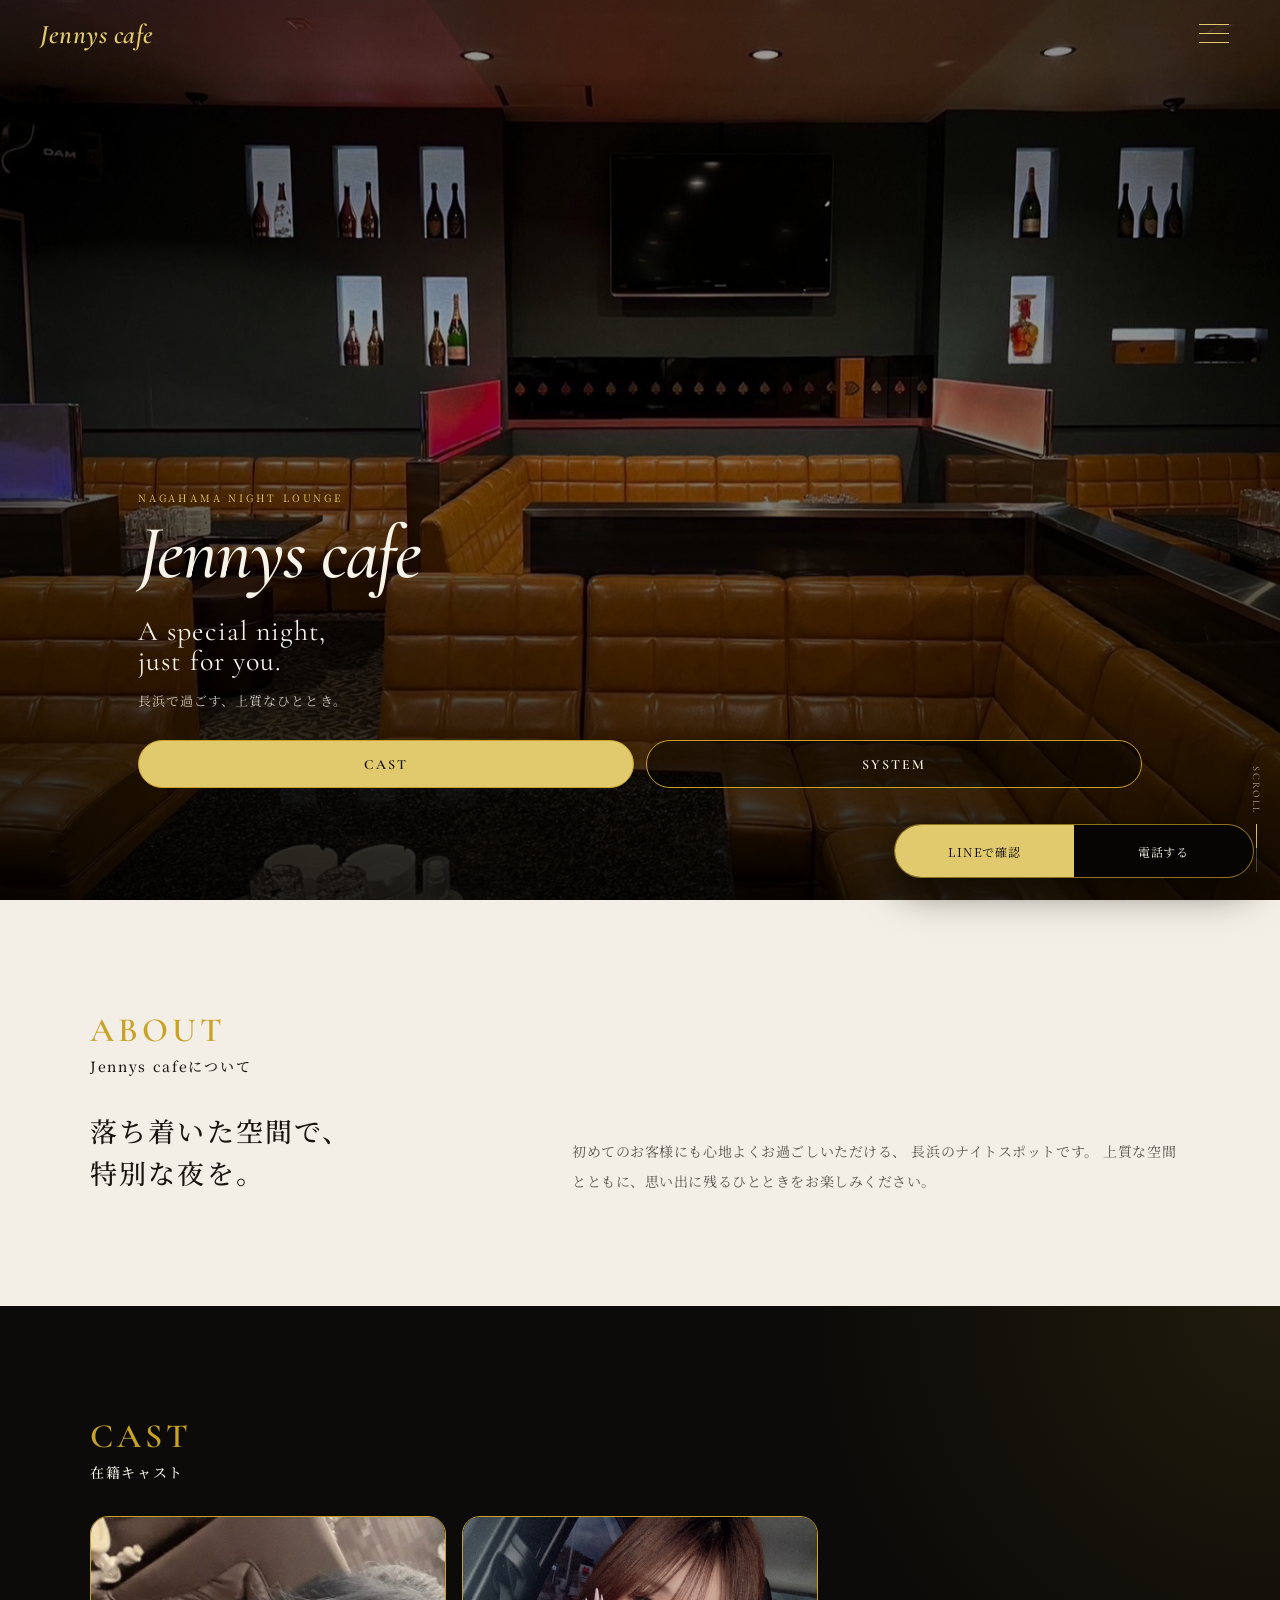
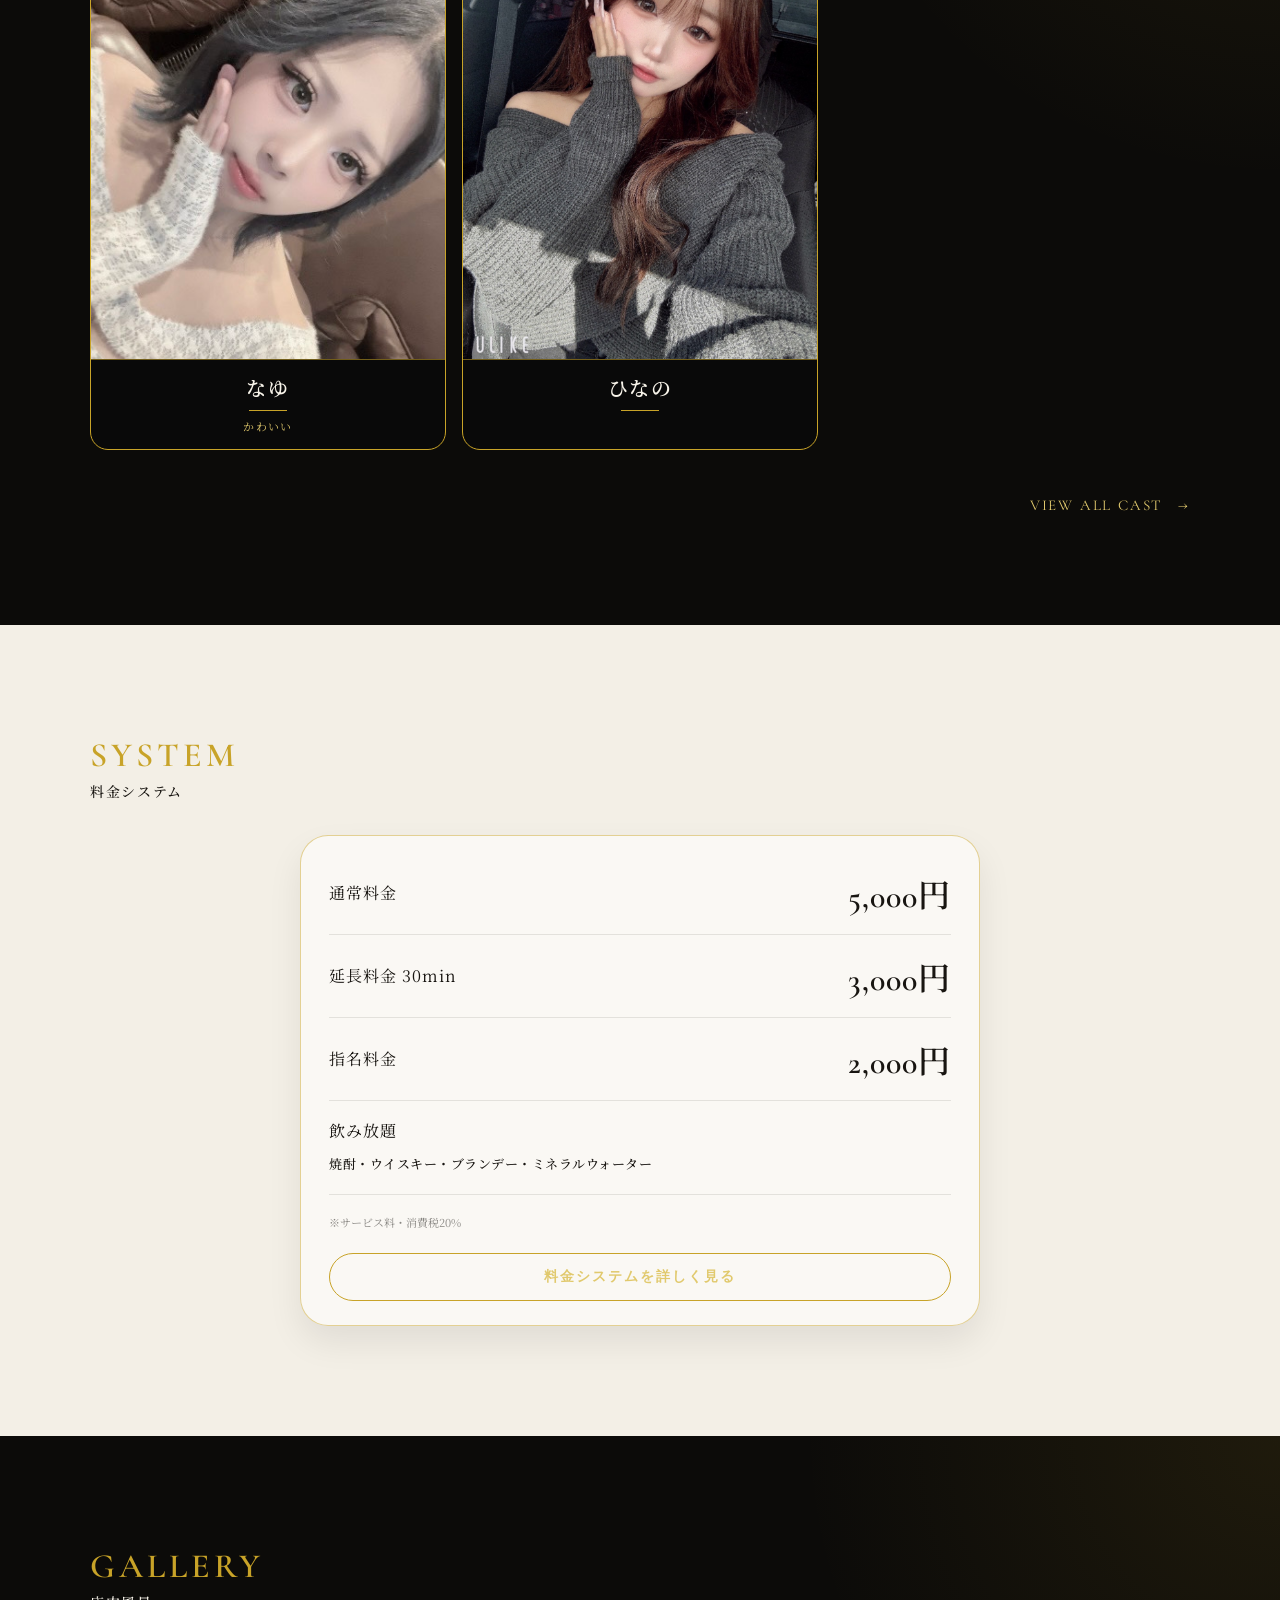
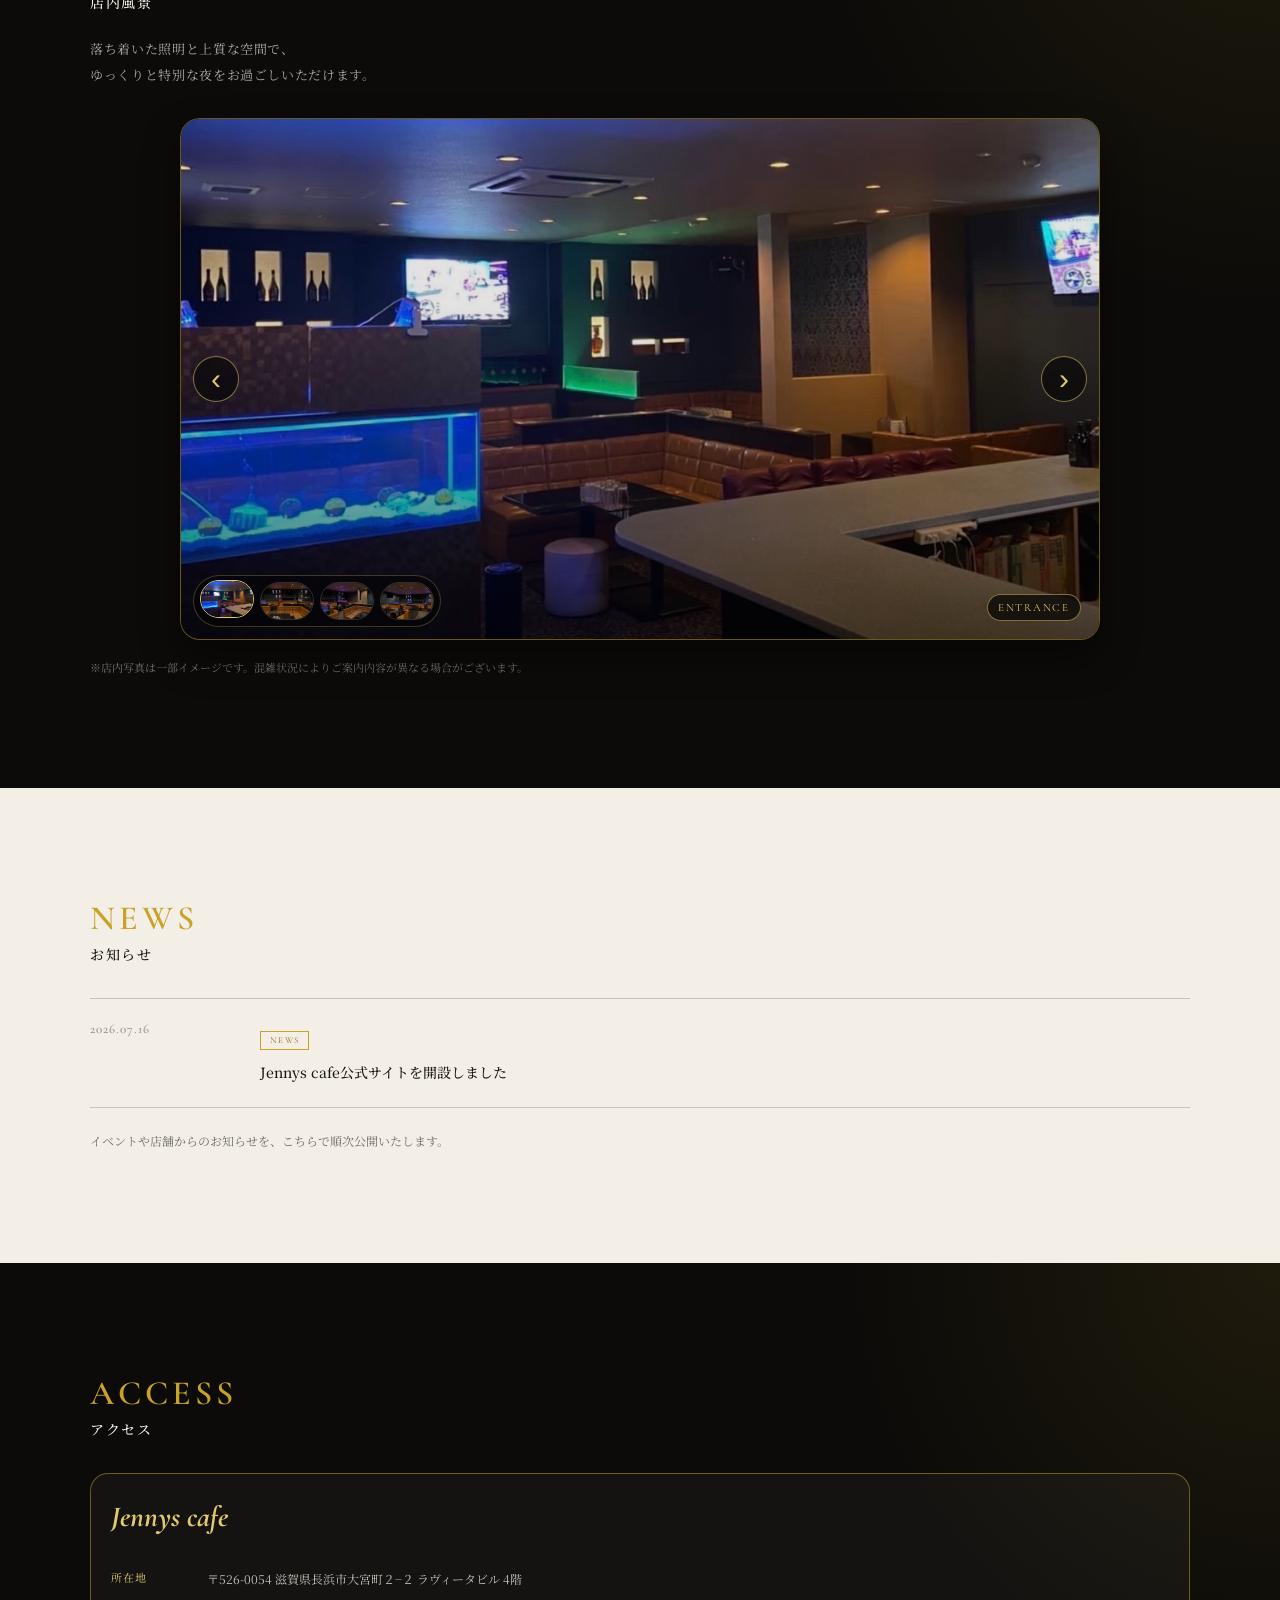
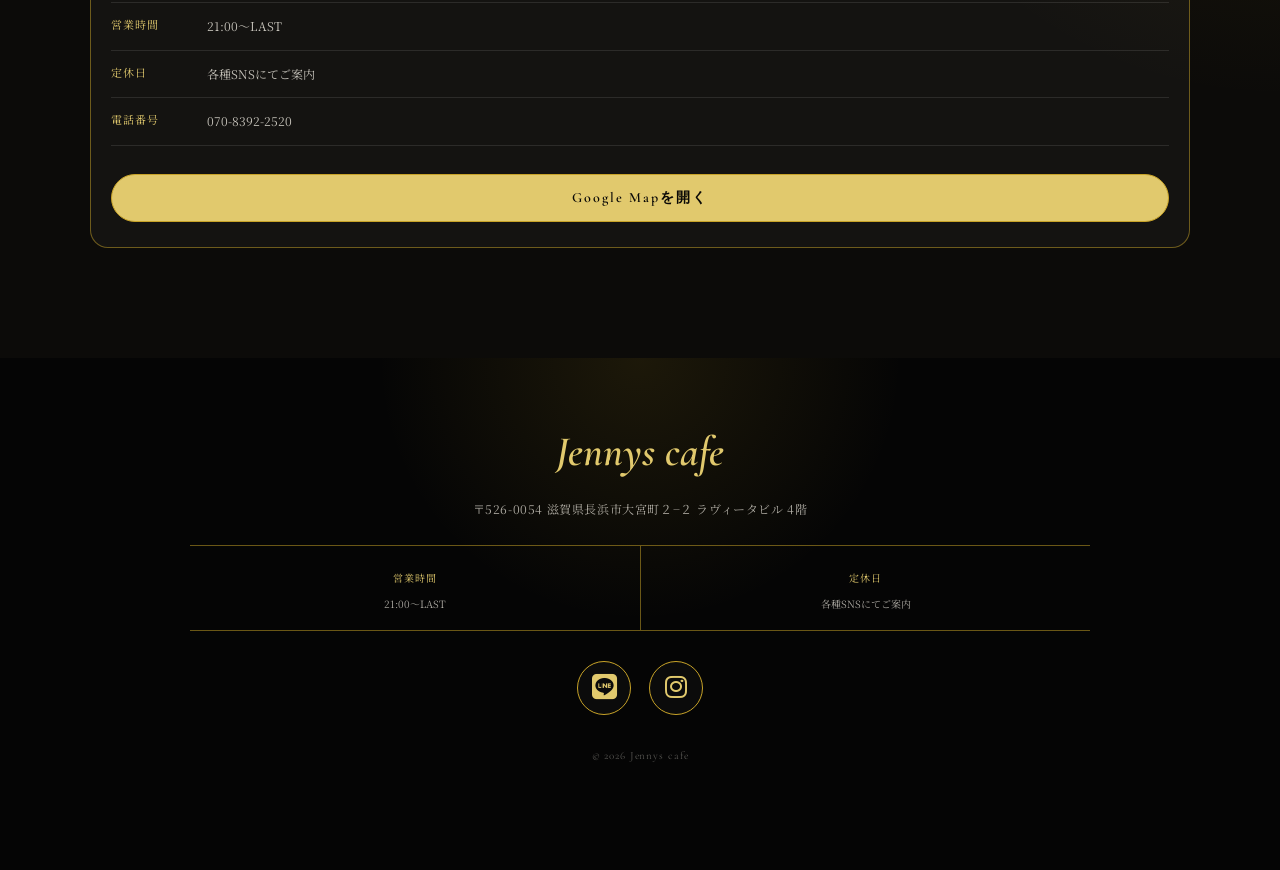
==== index.html @ cb1ff6d6 "fix yuki" ====
<!DOCTYPE html>
<html lang="ja">

<head>
  <meta charset="UTF-8">
  <meta name="viewport" content="width=device-width, initial-scale=1.0">

  <title>Jennys cafe | Official Site</title>

  <meta name="description" content="滋賀県長浜市のJennys cafe公式サイト。在籍キャスト、料金システム、店内風景、アクセス、最新情報をご案内します。">

  <!-- OGP -->
  <meta property="og:type" content="website">
  <meta property="og:title" content="Jennys cafe | Official Site">
  <meta property="og:description" content="滋賀県長浜市のJennys cafe公式サイト。在籍キャスト、料金システム、店内風景、アクセス、最新情報をご案内します。">
  <meta property="og:url" content="https://jennyscafe-official.github.io/">
  <meta property="og:site_name" content="Jennys cafe">
  <meta property="og:image" content="https://jennyscafe-official.github.io/assets/common/background.JPG">

  <!-- X / Twitter Card -->
  <meta name="twitter:card" content="summary_large_image">
  <meta name="twitter:title" content="Jennys cafe | Official Site">
  <meta name="twitter:description" content="滋賀県長浜市のJennys cafe公式サイト。在籍キャスト、料金システム、店内風景、アクセス、最新情報をご案内します。">
  <meta name="twitter:image" content="https://jennyscafe-official.github.io/assets/common/background.JPG">

  <!-- Favicon -->
  <link rel="icon" href="assets/common/jclogo.png">
  <link rel="apple-touch-icon" href="assets/common/jclogo.png">

  <link rel="preconnect" href="https://fonts.googleapis.com">
  <link rel="preconnect" href="https://fonts.gstatic.com" crossorigin>

  <link
    href="https://fonts.googleapis.com/css2?family=Cormorant+Garamond:ital,wght@0,500;0,600;1,500&family=Noto+Serif+JP:wght@400;500;600;700&display=swap"
    rel="stylesheet">

  <link rel="stylesheet" href="https://cdnjs.cloudflare.com/ajax/libs/font-awesome/6.5.2/css/all.min.css" />

  <link rel="stylesheet" href="style.css">
  <script src="script.js" defer></script>
</head>

<body>
  <!-- ヘッダー -->
  <header class="site-header" id="siteHeader">
    <a class="header-logo" href="#top" aria-label="Jennys cafe トップへ">
      Jennys cafe
    </a>

    <button class="menu-button" id="menuButton" type="button" aria-label="メニューを開く" aria-controls="globalNav"
      aria-expanded="false">
      <span></span>
      <span></span>
      <span></span>
    </button>
  </header>

  <!-- ハンバーガーメニュー -->
  <nav class="global-nav" id="globalNav" aria-hidden="true">
    <div class="global-nav__inner">
      <p class="global-nav__logo">Jennys cafe</p>

      <ul class="global-nav__list">
        <li><a href="#about">ABOUT</a></li>
        <li><a href="#cast">CAST</a></li>
        <li><a href="#system">SYSTEM</a></li>
        <li><a href="#gallery">GALLERY</a></li>
        <li><a href="#news">NEWS</a></li>
        <li><a href="#access">ACCESS</a></li>
      </ul>

      <div class="global-nav__links">
        <a href="https://lin.ee/w4NzYLd" target="_blank" rel="noopener noreferrer">
          LINE
        </a>

        <a href="https://www.instagram.com/jennys__cafe?igsh=ZDBmNXQzcGM1cGpq&utm_source=qr" target="_blank"
          rel="noopener noreferrer">
          Instagram
        </a>
      </div>
    </div>
  </nav>

  <main id="top">
    <!-- ファーストビュー -->
    <section class="hero">
      <img class="hero__image" src="./assets/common/background.JPG" alt="Jennys cafeの店内">

      <div class="hero__shade"></div>

      <div class="hero__content">
        <p class="hero__eyebrow">NAGAHAMA NIGHT LOUNGE</p>

        <h1 class="hero__title">Jennys cafe</h1>

        <p class="hero__copy">
          A special night,<br>
          just for you.
        </p>

        <p class="hero__description">
          長浜で過ごす、上質なひととき。
        </p>

        <div class="hero__actions">
          <a class="button button--gold" href="cast/index.html">
            CAST
          </a>

          <a class="button button--line" href="system/index.html">
            SYSTEM
          </a>
        </div>
      </div>

      <a class="scroll-guide" href="#about" aria-label="下へスクロール">
        <span>SCROLL</span>
        <i></i>
      </a>
    </section>

    <!-- 店舗紹介 -->
    <section class="section about" id="about" data-reveal>
      <div class="section-heading">
        <p class="section-heading__en">ABOUT</p>
        <h2 class="section-heading__ja">Jennys cafeについて</h2>
      </div>

      <div class="about__body">
        <p class="about__lead">
          落ち着いた空間で、<br>
          特別な夜を。
        </p>

        <p class="about__text">
          初めてのお客様にも心地よくお過ごしいただける、
          長浜のナイトスポットです。
          上質な空間とともに、思い出に残るひとときをお楽しみください。
        </p>
      </div>
    </section>

    <!-- 在籍キャスト -->
    <section class="section section--dark" id="cast" data-reveal>
      <div class="section-heading">
        <p class="section-heading__en">CAST</p>
        <h2 class="section-heading__ja">在籍キャスト</h2>
      </div>

      <div class="cast-preview">

        <article class="cast-card">
          <div class="cast-card__photo">
            <img src="./assets/CAST/nayu.jpg" alt="なゆ">
          </div>

          <div class="cast-card__info">
            <h3>なゆ</h3>
            <span></span>
            <p>かわいい</p>
          </div>
        </article>

        <article class="cast-card">
          <div class="cast-card__photo">
            <img src="./assets/CAST/hinano.jpg" alt="ひなの">
          </div>

          <div class="cast-card__info">
            <h3>ひなの</h3>
            <span></span>
            <p>&nbsp;</p>
          </div>
        </article>
      </div>

      <div class="section-action">
        <a class="text-link" href="/cast/index.html">
          VIEW ALL CAST
          <span>→</span>
        </a>
      </div>
    </section>

    <!-- 料金システム -->
    <section class="section system" id="system" data-reveal>
      <div class="section-heading">
        <p class="section-heading__en">SYSTEM</p>
        <h2 class="section-heading__ja">料金システム</h2>
      </div>

      <div class="system-card">
        <dl class="system-list">
          <div>
            <dt>通常料金</dt>
            <dd>5,000円</dd>
          </div>

          <div>
            <dt>延長料金 30min</dt>
            <dd>3,000円</dd>
          </div>

          <div>
            <dt>指名料金</dt>
            <dd>2,000円</dd>
          </div>

          <div class="system-list__wide">
            <dt>飲み放題</dt>
            <dd>焼酎・ウイスキー・ブランデー・ミネラルウォーター</dd>
          </div>
        </dl>

        <p class="system-note">
          ※サービス料・消費税20%
        </p>

        <a class="button button--outline" href="system/index.html#top">
          料金システムを詳しく見る
        </a>
      </div>
    </section>

    <!-- 店内風景 -->
    <section class="section section--dark gallery" id="gallery" data-reveal>
      <div class="section-heading">
        <p class="section-heading__en">GALLERY</p>
        <h2 class="section-heading__ja">店内風景</h2>
      </div>

      <p class="gallery-lead">
        落ち着いた照明と上質な空間で、<br>
        ゆっくりと特別な夜をお過ごしいただけます。
      </p>

      <div class="gallery-slider" data-gallery-slider>
        <div class="gallery-view">
          <div class="gallery-track" data-gallery-track>
            <figure class="gallery-slide">
              <img src="assets/common/entrance.JPG" alt="Jennys cafeの入口">
              <figcaption>ENTRANCE</figcaption>
            </figure>

            <figure class="gallery-slide">
              <img src="assets/common/background.JPG" alt="Jennys cafeのメインラウンジ">
              <figcaption>MAIN LOUNGE</figcaption>
            </figure>

            <figure class="gallery-slide">
              <img src="assets/common/background2.JPG" alt="Jennys cafeの隅のソファ席">
              <figcaption>COZY CORNER</figcaption>
            </figure>

            <figure class="gallery-slide">
              <img src="assets/common/background3.JPG" alt="Jennys cafeの大人数向けソファ席">
              <figcaption>GROUP SEAT</figcaption>
            </figure>
          </div>

          <button class="gallery-arrow gallery-arrow--prev" type="button" data-gallery-prev aria-label="前の写真を見る">
            ‹
          </button>

          <button class="gallery-arrow gallery-arrow--next" type="button" data-gallery-next aria-label="次の写真を見る">
            ›
          </button>

          <div class="gallery-thumbs" aria-label="店内写真のサムネイル">
            <button class="gallery-thumb is-active" type="button" data-gallery-thumb="0" aria-label="入口の写真を見る">
              <img src="assets/common/entrance.JPG" alt="">
            </button>

            <button class="gallery-thumb" type="button" data-gallery-thumb="1" aria-label="メインラウンジの写真を見る">
              <img src="assets/common/background.JPG" alt="">
            </button>

            <button class="gallery-thumb" type="button" data-gallery-thumb="2" aria-label="隅の席の写真を見る">
              <img src="assets/common/background2.JPG" alt="">
            </button>

            <button class="gallery-thumb" type="button" data-gallery-thumb="3" aria-label="大人数席の写真を見る">
              <img src="assets/common/background3.JPG" alt="">
            </button>
          </div>
        </div>
      </div>

      <p class="gallery-note">
        ※店内写真は一部イメージです。混雑状況によりご案内内容が異なる場合がございます。
      </p>
    </section>

    <!-- お知らせ -->
    <section class="section news" id="news" data-reveal>
      <div class="section-heading">
        <p class="section-heading__en">NEWS</p>
        <h2 class="section-heading__ja">お知らせ</h2>
      </div>

      <div class="news-list">
        <article class="news-item">
          <time datetime="2026-07-16">2026.07.16</time>

          <div>
            <span class="news-category">NEWS</span>
            <h3>Jennys cafe公式サイトを開設しました</h3>
          </div>
        </article>
      </div>

      <p class="news-description">
        イベントや店舗からのお知らせを、こちらで順次公開いたします。
      </p>
    </section>

    <!-- アクセス -->
    <section class="section section--dark access" id="access" data-reveal>
      <div class="section-heading">
        <p class="section-heading__en">ACCESS</p>
        <h2 class="section-heading__ja">アクセス</h2>
      </div>

      <div class="access-card">
        <h3>Jennys cafe</h3>

        <dl class="access-list">
          <div>
            <dt>所在地</dt>
            <dd>〒526-0054 滋賀県長浜市大宮町２−２ ラヴィータビル 4階</dd>
          </div>

          <div>
            <dt>営業時間</dt>
            <dd>21:00〜LAST</dd>
          </div>

          <div>
            <dt>定休日</dt>
            <dd>各種SNSにてご案内</dd>
          </div>

          <div>
            <dt>電話番号</dt>
            <dd>
              <a href="tel:07083922520">070-8392-2520</a>
            </dd>
          </div>
        </dl>

        <a class="button button--gold button--wide" href="https://maps.app.goo.gl/5XMKmo7Tia1ahHEs9" target="_blank"
          rel="noopener noreferrer">
          Google Mapを開く
        </a>
      </div>
    </section>
  </main>

  <!-- フッター -->
  <footer class="site-footer">
    <p class="footer-logo">Jennys cafe</p>

    <address class="footer-address">
      〒526-0054 滋賀県長浜市大宮町２−２ ラヴィータビル 4階
    </address>

    <div class="footer-business">
      <div>
        <span>営業時間</span>
        <p>21:00〜LAST</p>
      </div>

      <div>
        <span>定休日</span>
        <p>各種SNSにてご案内</p>
      </div>
    </div>

    <div class="footer-social">
      <a class="footer-social-link" href="https://lin.ee/w4NzYLd target="_blank" rel="noopener noreferrer"
        aria-label="LINEで友だち追加">
        <i class="fa-brands fa-line" aria-hidden="true"></i>
      </a>

      <a class="footer-social-link" href="https://www.instagram.com/jennys__cafe?igsh=ZDBmNXQzcGM1cGpq&utm_source=qr"
        target="_blank" rel="noopener noreferrer" aria-label="Instagramを見る">
        <i class="fa-brands fa-instagram" aria-hidden="true"></i>
      </a>
    </div>

    <small>© 2026 Jennys cafe</small>
  </footer>

  <!-- スマホ下部固定導線 -->
  <div class="fixed-contact">
    <a class="fixed-contact__line" href="https://lin.ee/w4NzYLd" target="_blank" rel="noopener noreferrer">
      LINEで確認
    </a>

    <a class="fixed-contact__phone" href="tel:07083922520">
      電話する
    </a>
  </div>
</body>

</html>
---- style.css ----
:root {
  --black: #050505;
  --black-soft: #0c0b09;
  --panel: #11100d;
  --gold: #c8a328;
  --gold-light: #e1c96d;
  --white: #f7f3e9;
  --muted: rgba(247, 243, 233, 0.68);
  --line: rgba(200, 163, 40, 0.52);
  --header-height: 68px;
}

* {
  box-sizing: border-box;
}

html {
  scroll-behavior: smooth;
}

body {
  margin: 0;
  min-width: 320px;
  color: var(--white);
  background: var(--black);
  font-family:
    "Noto Serif JP",
    "Hiragino Mincho ProN",
    "Yu Mincho",
    serif;
  -webkit-font-smoothing: antialiased;
}

body.menu-open {
  overflow: hidden;
}

img {
  display: block;
  max-width: 100%;
}

a {
  color: inherit;
}

button,
a {
  -webkit-tap-highlight-color: transparent;
}

/* =========================
   Header
========================= */

.site-header {
  position: fixed;
  top: 0;
  left: 0;
  z-index: 120;
  display: flex;
  align-items: center;
  justify-content: space-between;
  width: 100%;
  height: var(--header-height);
  padding: 0 24px;
  transition:
    background-color 0.35s ease,
    border-color 0.35s ease,
    backdrop-filter 0.35s ease;
}

.site-header.is-scrolled {
  background: rgba(5, 5, 5, 0.88);
  border-bottom: 1px solid rgba(200, 163, 40, 0.35);
  backdrop-filter: blur(12px);
}

.header-logo {
  position: relative;
  z-index: 102;
  color: var(--gold-light);
  font-family: "Cormorant Garamond", serif;
  font-size: 27px;
  font-style: italic;
  font-weight: 600;
  letter-spacing: 0.02em;
  text-decoration: none;
}

.menu-button {
  position: relative;
  z-index: 122;
  display: block;
  width: 52px;
  height: 52px;
  padding: 0;
  border: 0;
  background: transparent;
  cursor: pointer;
  overflow: visible;
}

.menu-button span {
  position: absolute;
  left: 50%;
  display: block;
  width: 30px;
  height: 1px;
  background: var(--gold-light);
  transform: translateX(-50%);
  transition:
    top 0.3s ease,
    transform 0.3s ease,
    opacity 0.3s ease;
}

.menu-button span:nth-child(1) {
  top: 16px;
}

.menu-button span:nth-child(2) {
  top: 25px;
}

.menu-button span:nth-child(3) {
  top: 34px;
}

.menu-button.is-active span:nth-child(1) {
  top: 25px;
  transform: translateX(-50%) rotate(45deg);
}

.menu-button.is-active span:nth-child(2) {
  opacity: 0;
}

.menu-button.is-active span:nth-child(3) {
  top: 25px;
  transform: translateX(-50%) rotate(-45deg);
}

.menu-button:focus-visible {
  outline: 1px solid var(--gold-light);
  outline-offset: 4px;
  border-radius: 6px;
}


/* =========================
   Global Navigation
========================= */

.global-nav {
  position: fixed;
  inset: 0;
  z-index: 110;
  display: grid;
  place-items: center;
  padding: 90px 32px 40px;
  visibility: hidden;
  opacity: 0;
  background:
    radial-gradient(circle at top,
      rgba(200, 163, 40, 0.15),
      transparent 35%),
    rgba(5, 5, 5, 0.98);
  transition:
    opacity 0.35s ease,
    visibility 0.35s ease;
}

.global-nav.is-open {
  visibility: visible;
  opacity: 1;
}

.global-nav__inner {
  width: min(100%, 380px);
  text-align: center;
}

.global-nav__logo {
  margin: 0 0 32px;
  color: var(--gold-light);
  font-family: "Cormorant Garamond", serif;
  font-size: 36px;
  font-style: italic;
}

.global-nav__list {
  display: grid;
  gap: 5px;
  margin: 0;
  padding: 0;
  list-style: none;
}

.global-nav__list a {
  display: block;
  padding: 12px;
  font-family: "Cormorant Garamond", serif;
  font-size: 24px;
  letter-spacing: 0.14em;
  text-decoration: none;
}

.global-nav__links {
  display: flex;
  justify-content: center;
  gap: 24px;
  margin-top: 34px;
  padding-top: 24px;
  border-top: 1px solid var(--line);
}

.global-nav__links a {
  color: var(--gold-light);
  font-size: 13px;
  letter-spacing: 0.12em;
  text-decoration: none;
}

/* =========================
   Hero
========================= */

.hero {
  position: relative;
  min-height: 100svh;
  overflow: hidden;
}

.hero__image {
  position: absolute;
  inset: 0;
  width: 100%;
  height: 100%;
  object-fit: cover;
  object-position: 53% center;
  animation: heroZoom 12s ease-out forwards;
}

.hero__shade {
  position: absolute;
  inset: 0;
  background:
    linear-gradient(180deg,
      rgba(0, 0, 0, 0.38) 0%,
      rgba(0, 0, 0, 0.32) 35%,
      rgba(0, 0, 0, 0.84) 100%),
    linear-gradient(90deg,
      rgba(0, 0, 0, 0.28),
      transparent 50%,
      rgba(0, 0, 0, 0.18));
}

.hero__content {
  position: relative;
  z-index: 2;
  display: flex;
  flex-direction: column;
  justify-content: flex-end;
  min-height: 100svh;
  padding:
    calc(var(--header-height) + 80px) 24px 112px;
}

.hero__eyebrow,
.hero__title,
.hero__copy,
.hero__description,
.hero__actions {
  opacity: 0;
  transform: translateY(24px);
  animation: heroFadeIn 0.85s ease forwards;
}

.hero__eyebrow {
  margin: 0;
  color: var(--gold-light);
  font-size: 10px;
  letter-spacing: 0.28em;
  animation-delay: 0.15s;
}

.hero__title {
  margin: 12px 0 0;
  color: var(--white);
  font-family: "Cormorant Garamond", serif;
  font-size: clamp(54px, 16vw, 76px);
  font-style: italic;
  font-weight: 500;
  line-height: 0.95;
  letter-spacing: -0.02em;
  animation-delay: 0.3s;
}

.hero__copy {
  margin: 28px 0 0;
  color: var(--white);
  font-family: "Cormorant Garamond", serif;
  font-size: 28px;
  line-height: 1.05;
  letter-spacing: 0.04em;
  animation-delay: 0.48s;
}

.hero__description {
  margin: 15px 0 0;
  color: rgba(247, 243, 233, 0.8);
  font-size: 13px;
  letter-spacing: 0.08em;
  animation-delay: 0.62s;
}

.hero__actions {
  display: grid;
  grid-template-columns: 1fr 1fr;
  gap: 12px;
  margin-top: 30px;
  animation-delay: 0.78s;
}

.scroll-guide {
  position: absolute;
  right: 18px;
  bottom: 28px;
  z-index: 3;
  display: flex;
  align-items: center;
  gap: 10px;
  color: rgba(247, 243, 233, 0.72);
  font-family: "Cormorant Garamond", serif;
  font-size: 10px;
  letter-spacing: 0.18em;
  text-decoration: none;
  writing-mode: vertical-rl;
}

.scroll-guide i {
  display: block;
  width: 1px;
  height: 48px;
  overflow: hidden;
  background: rgba(255, 255, 255, 0.28);
}

.scroll-guide i::after {
  content: "";
  display: block;
  width: 1px;
  height: 24px;
  background: var(--gold-light);
  animation: scrollLine 1.8s ease-in-out infinite;
}

/* =========================
   Common
========================= */

.section {
  padding: 80px 22px;
  background: #f3efe6;
  color: #181511;
}

.section--dark {
  background:
    radial-gradient(circle at top right,
      rgba(200, 163, 40, 0.10),
      transparent 30%),
    var(--black-soft);
  color: var(--white);
}

.section-heading {
  margin-bottom: 34px;
}

.section-heading__en {
  margin: 0;
  color: var(--gold);
  font-family: "Cormorant Garamond", serif;
  font-size: 34px;
  font-weight: 600;
  letter-spacing: 0.12em;
}

.section-heading__ja {
  margin: 5px 0 0;
  color: inherit;
  font-size: 14px;
  font-weight: 500;
  letter-spacing: 0.12em;
}

.button {
  display: grid;
  place-items: center;
  min-height: 48px;
  padding: 12px 16px;
  border: 1px solid var(--gold);
  border-radius: 999px;
  font-family: "Cormorant Garamond", serif;
  font-size: 14px;
  font-weight: 600;
  letter-spacing: 0.14em;
  text-align: center;
  text-decoration: none;
}

.button--gold {
  color: #090806;
  background: var(--gold-light);
}

.button--line {
  color: var(--white);
  background: rgba(0, 0, 0, 0.48);
}

.button--outline {
  margin-top: 22px;
  color: var(--gold-light);
  background: transparent;
}

.button--wide {
  width: 100%;
  margin-top: 28px;
}

.section-action {
  margin-top: 30px;
  text-align: right;
}

.text-link {
  display: inline-flex;
  align-items: center;
  gap: 15px;
  color: var(--gold-light);
  font-family: "Cormorant Garamond", serif;
  font-size: 15px;
  letter-spacing: 0.12em;
  text-decoration: none;
}

/* =========================
   About
========================= */

.about__lead {
  margin: 0;
  font-size: 27px;
  font-weight: 500;
  line-height: 1.55;
  letter-spacing: 0.08em;
}

.about__text {
  margin: 26px 0 0;
  color: rgba(24, 21, 17, 0.70);
  font-size: 14px;
  line-height: 2.15;
  letter-spacing: 0.04em;
}

/* =========================
   Cast
========================= */

.cast-preview {
  display: grid;
  grid-auto-flow: column;
  grid-auto-columns: 68%;
  gap: 16px;
  overflow-x: auto;
  padding-bottom: 12px;
  scroll-snap-type: x mandatory;
  scrollbar-width: none;
}

.cast-preview::-webkit-scrollbar {
  display: none;
}

.cast-card {
  overflow: hidden;
  border: 1px solid var(--gold);
  border-radius: 18px;
  background: #090909;
  scroll-snap-align: start;
}

.cast-card__photo {
  aspect-ratio: 4 / 5;
  overflow: hidden;
  border-bottom: 1px solid rgba(200, 163, 40, 0.55);
}

.cast-card__photo img {
  width: 100%;
  height: 100%;
  object-fit: cover;
}

.cast-card:nth-child(1) img {
  object-position: center top;
}

.cast-card:nth-child(2) img {
  object-position: center center;
}

.cast-card:nth-child(3) img {
  object-position: center 8%;
  transform: translateY(6px) scale(1.1);
}

.cast-card__info {
  min-height: 88px;
  padding: 13px 10px 14px;
  text-align: center;
}

.cast-card__info h3 {
  margin: 0;
  font-size: 20px;
  font-weight: 600;
  letter-spacing: 0.08em;
}

.cast-card__info span {
  display: block;
  width: 38px;
  height: 1px;
  margin: 8px auto 0;
  background: var(--gold);
}

.cast-card__info p {
  min-height: 17px;
  margin: 7px 0 0;
  color: var(--gold-light);
  font-size: 11px;
  letter-spacing: 0.12em;
}

/* =========================
   System
========================= */

.system-card {
  padding: 26px 18px 18px;
  border: 1px solid rgba(200, 163, 40, 0.48);
  border-radius: 28px;
  background: rgba(255, 255, 255, 0.56);
  box-shadow: 0 16px 34px rgba(0, 0, 0, 0.08);
}

.system-list {
  margin: 0;
}

.system-list div {
  display: flex;
  align-items: center;
  justify-content: space-between;
  gap: 18px;
  padding: 18px 0;
  border-bottom: 1px solid rgba(24, 21, 17, 0.10);
}

.system-list div:first-child {
  padding-top: 0;
}

.system-list__wide {
  display: block !important;
}

.system-list__wide dt {
  margin-bottom: 10px;
}

.system-list__wide dd {
  text-align: left;
  font-size: 13px;
  line-height: 1.9;
  color: rgba(24, 21, 17, 0.72);
}

.system-list dt {
  color: #181511;
  font-size: 14px;
  letter-spacing: 0.06em;
}

.system-list dd {
  margin: 0;
  color: #181511;
  font-family: "Cormorant Garamond", "Noto Serif JP", serif;
  font-size: 26px;
  font-weight: 600;
  letter-spacing: 0.03em;
}

.system-note {
  margin: 18px 0 0;
  color: rgba(24, 21, 17, 0.50);
  font-size: 11px;
  line-height: 1.8;
}

.system-card .button {
  width: 100%;
  margin-top: 20px;
}

@media (min-width: 768px) {
  .system-card {
    width: min(100%, 680px);
    margin: 0 auto;
    padding: 34px 28px 24px;
  }

  .system-list dt {
    font-size: 16px;
  }

  .system-list dd {
    font-size: 32px;
  }

  .system-list__wide dd {
    font-size: 14px;
  }
}

/* =========================
   Gallery
========================= */

.gallery-lead {
  margin: -10px 0 30px;
  color: var(--muted);
  font-size: 13px;
  line-height: 2;
  letter-spacing: 0.05em;
}

.gallery-slider {
  width: 100%;
}

.gallery-view {
  position: relative;
  overflow: hidden;
  border: 1px solid rgba(200, 163, 40, 0.48);
  border-radius: 20px;
  background: #111;
  box-shadow: 0 18px 38px rgba(0, 0, 0, 0.44);
}

.gallery-track {
  display: flex;
  transition: transform 0.45s ease;
  will-change: transform;
}

.gallery-slide {
  position: relative;
  flex: 0 0 100%;
  height: min(72vw, 320px);
  min-height: 245px;
  margin: 0;
  background: #111;
}

.gallery-slide::after {
  content: "";
  position: absolute;
  inset: 0;
  background:
    linear-gradient(180deg,
      rgba(0, 0, 0, 0.08) 0%,
      rgba(0, 0, 0, 0.12) 45%,
      rgba(0, 0, 0, 0.58) 100%);
  pointer-events: none;
}

.gallery-slide img {
  width: 100%;
  height: 100%;
  object-fit: cover;
}

.gallery-slide figcaption {
  position: absolute;
  right: 13px;
  bottom: 14px;
  z-index: 2;
  padding: 6px 10px;
  border: 1px solid rgba(225, 201, 109, 0.52);
  border-radius: 999px;
  color: var(--gold-light);
  background: rgba(5, 5, 5, 0.72);
  font-family: "Cormorant Garamond", serif;
  font-size: 10px;
  letter-spacing: 0.16em;
  backdrop-filter: blur(8px);
}

.gallery-arrow {
  position: absolute;
  top: 50%;
  z-index: 3;
  display: grid;
  place-items: center;
  width: 38px;
  height: 38px;
  border: 1px solid rgba(225, 201, 109, 0.55);
  border-radius: 50%;
  color: var(--gold-light);
  background: rgba(5, 5, 5, 0.62);
  font-size: 30px;
  line-height: 1;
  transform: translateY(-50%);
  cursor: pointer;
  backdrop-filter: blur(8px);
}

.gallery-arrow--prev {
  left: 12px;
}

.gallery-arrow--next {
  right: 12px;
}

.gallery-thumbs {
  position: absolute;
  left: 12px;
  bottom: 12px;
  z-index: 4;
  display: flex;
  gap: 6px;
  padding: 6px;
  border: 1px solid rgba(225, 201, 109, 0.26);
  border-radius: 999px;
  background: rgba(5, 5, 5, 0.56);
  backdrop-filter: blur(10px);
}

.gallery-thumb {
  overflow: hidden;
  width: 38px;
  height: 28px;
  padding: 0;
  border: 1px solid rgba(247, 243, 233, 0.28);
  border-radius: 999px;
  background: transparent;
  opacity: 0.62;
  cursor: pointer;
  transition:
    border-color 0.25s ease,
    opacity 0.25s ease,
    transform 0.25s ease;
}

.gallery-thumb.is-active {
  border-color: var(--gold-light);
  opacity: 1;
  transform: translateY(-2px);
}

.gallery-thumb img {
  width: 100%;
  height: 100%;
  object-fit: cover;
}

.gallery-note {
  margin: 18px 0 0;
  color: rgba(247, 243, 233, 0.46);
  font-size: 11px;
  line-height: 1.8;
}

/* =========================
   News
========================= */

.news-list {
  border-top: 1px solid rgba(24, 21, 17, 0.20);
}

.news-item {
  padding: 22px 0;
  border-bottom: 1px solid rgba(24, 21, 17, 0.20);
}

.news-item time {
  display: block;
  color: rgba(24, 21, 17, 0.52);
  font-family: "Cormorant Garamond", serif;
  font-size: 13px;
  letter-spacing: 0.08em;
}

.news-category {
  display: inline-block;
  margin-top: 10px;
  padding: 3px 9px;
  border: 1px solid var(--gold);
  color: #8c6c11;
  font-family: "Cormorant Garamond", serif;
  font-size: 9px;
  letter-spacing: 0.14em;
}

.news-item h3 {
  margin: 10px 0 0;
  font-size: 14px;
  font-weight: 500;
  line-height: 1.8;
}

.news-description {
  margin: 22px 0 0;
  color: rgba(24, 21, 17, 0.60);
  font-size: 12px;
  line-height: 1.9;
}

/* =========================
   Access
========================= */

.access-card {
  padding: 25px 20px;
  border: 1px solid rgba(200, 163, 40, 0.50);
  border-radius: 18px;
  background: rgba(255, 255, 255, 0.035);
}

.access-card h3 {
  margin: 0 0 22px;
  color: var(--gold-light);
  font-family: "Cormorant Garamond", serif;
  font-size: 29px;
  font-style: italic;
}

.access-list {
  margin: 0;
}

.access-list div {
  display: grid;
  grid-template-columns: 82px 1fr;
  gap: 14px;
  padding: 13px 0;
  border-bottom: 1px solid rgba(255, 255, 255, 0.10);
}

.access-list dt {
  color: var(--gold-light);
  font-size: 11px;
  letter-spacing: 0.08em;
}

.access-list dd {
  margin: 0;
  color: rgba(247, 243, 233, 0.78);
  font-size: 12px;
  line-height: 1.7;
}

.access-list a {
  color: inherit;
  text-decoration: none;
}

/* =========================
   Footer
========================= */

.site-footer {
  padding: 68px 22px 108px;
  color: var(--white);
  background:
    radial-gradient(circle at top,
      rgba(200, 163, 40, 0.12),
      transparent 32%),
    #050505;
  text-align: center;
}

.footer-logo {
  margin: 0;
  color: var(--gold-light);
  font-family: "Cormorant Garamond", serif;
  font-size: 42px;
  font-style: italic;
  font-weight: 600;
}

.footer-address {
  margin-top: 23px;
  color: var(--muted);
  font-size: 12px;
  font-style: normal;
  letter-spacing: 0.05em;
}

.footer-business {
  display: grid;
  grid-template-columns: 1fr 1fr;
  margin-top: 28px;
  border-top: 1px solid var(--line);
  border-bottom: 1px solid var(--line);
}

.footer-business div {
  padding: 18px 9px;
}

.footer-business div+div {
  border-left: 1px solid var(--line);
}

.footer-business span {
  color: var(--gold-light);
  font-size: 10px;
  letter-spacing: 0.10em;
}

.footer-business p {
  margin: 8px 0 0;
  color: var(--muted);
  font-size: 10px;
  line-height: 1.7;
}

.footer-social {
  display: flex;
  justify-content: center;
  gap: 18px;
  margin-top: 30px;
}

.footer-social-link {
  display: grid;
  place-items: center;
  width: 54px;
  height: 54px;
  border: 1px solid var(--gold);
  border-radius: 50%;
  color: var(--gold-light);
  background: rgba(255, 255, 255, 0.025);
  text-decoration: none;
  transition:
    transform 0.25s ease,
    background-color 0.25s ease,
    border-color 0.25s ease;
}

.footer-social-link i {
  font-size: 25px;
  line-height: 1;
}

.footer-social-link:hover {
  transform: translateY(-3px);
  border-color: var(--gold-light);
  background: rgba(200, 163, 40, 0.12);
}

.site-footer small {
  display: block;
  margin-top: 34px;
  color: rgba(247, 243, 233, 0.35);
  font-family: "Cormorant Garamond", serif;
  font-size: 11px;
  letter-spacing: 0.08em;
}

/* =========================
   Fixed Contact
========================= */

.fixed-contact {
  position: fixed;
  right: 12px;
  bottom: 12px;
  left: 12px;
  z-index: 90;
  display: grid;
  grid-template-columns: 1fr 1fr;
  overflow: hidden;
  border: 1px solid rgba(200, 163, 40, 0.70);
  border-radius: 999px;
  background: rgba(5, 5, 5, 0.91);
  box-shadow: 0 14px 38px rgba(0, 0, 0, 0.50);
  backdrop-filter: blur(10px);
}

.fixed-contact a {
  display: grid;
  place-items: center;
  min-height: 52px;
  font-size: 12px;
  letter-spacing: 0.08em;
  text-decoration: none;
}

.fixed-contact__line {
  color: #0a0907;
  background: var(--gold-light);
}

.fixed-contact__phone {
  color: var(--white);
}

/* =========================
   Reveal Animation
========================= */

[data-reveal] {
  opacity: 0;
  transform: translateY(28px);
  transition:
    opacity 0.85s ease,
    transform 0.85s ease;
}

[data-reveal].is-visible {
  opacity: 1;
  transform: translateY(0);
}

/* =========================
   Animations
========================= */

@keyframes heroFadeIn {
  to {
    opacity: 1;
    transform: translateY(0);
  }
}

@keyframes heroZoom {
  from {
    transform: scale(1.02);
  }

  to {
    transform: scale(1.09);
  }
}

@keyframes scrollLine {
  0% {
    transform: translateY(-24px);
  }

  100% {
    transform: translateY(48px);
  }
}

/* =========================
   PC / Tablet
========================= */

@media (min-width: 768px) {
  .site-header {
    padding-inline: 40px;
  }

  .hero__content {
    width: min(100%, 1100px);
    margin: 0 auto;
    padding-inline: 48px;
  }

  .section {
    padding: 110px max(40px, calc((100vw - 1100px) / 2));
  }

  .about__body {
    display: grid;
    grid-template-columns: 0.8fr 1.2fr;
    gap: 70px;
    align-items: start;
  }

  .cast-preview {
    grid-auto-flow: initial;
    grid-auto-columns: initial;
    grid-template-columns: repeat(3, 1fr);
    overflow: visible;
  }

  .gallery-main img {
    aspect-ratio: 16 / 8;
  }

  .gallery-slider {
    width: min(100%, 920px);
    margin: 0 auto;
  }

  .gallery-slide {
    height: 520px;
  }

  .gallery-thumb {
    width: 54px;
    height: 38px;
  }

  .gallery-arrow {
    width: 46px;
    height: 46px;
  }

  .gallery-slide figcaption {
    right: 18px;
    bottom: 18px;
    font-size: 11px;
  }

  .news-item {
    display: grid;
    grid-template-columns: 140px 1fr;
    gap: 30px;
  }

  .fixed-contact {
    right: 26px;
    bottom: 22px;
    left: auto;
    width: 360px;
  }

  .site-footer {
    padding-right: max(40px, calc((100vw - 900px) / 2));
    padding-left: max(40px, calc((100vw - 900px) / 2));
  }
}

@media (prefers-reduced-motion: reduce) {

  *,
  *::before,
  *::after {
    scroll-behavior: auto !important;
    animation-duration: 0.01ms !important;
    animation-iteration-count: 1 !important;
    transition-duration: 0.01ms !important;
  }
}



/* =========================
   Price Page
========================= */

.price-page {
  min-height: 100vh;
  padding-top: var(--header-height);
  background:
    radial-gradient(circle at top,
      rgba(200, 163, 40, 0.15),
      transparent 34%),
    var(--black);
  color: var(--white);
}

.price-hero {
  padding: 72px 22px 46px;
  text-align: center;
}

.price-hero__en {
  margin: 0;
  color: var(--gold-light);
  font-family: "Cormorant Garamond", serif;
  font-size: 15px;
  letter-spacing: 0.24em;
}

.price-hero h1 {
  margin: 16px 0 0;
  font-size: 28px;
  letter-spacing: 0.12em;
  font-weight: 600;
}

.price-hero p {
  margin: 22px 0 0;
  color: var(--muted);
  font-size: 13px;
  line-height: 2;
  letter-spacing: 0.04em;
}

.price-section {
  padding: 0 22px 92px;
}

.price-card {
  padding: 24px 18px;
  border: 1px solid rgba(200, 163, 40, 0.50);
  border-radius: 20px;
  background: rgba(255, 255, 255, 0.035);
}

.price-card+.price-card {
  margin-top: 18px;
}

.price-card__title {
  margin: 0 0 16px;
  color: var(--gold-light);
  font-family: "Cormorant Garamond", "Noto Serif JP", serif;
  font-size: 20px;
  letter-spacing: 0.12em;
}

.price-list {
  margin: 0;
}

.price-list div {
  display: flex;
  align-items: baseline;
  justify-content: space-between;
  gap: 18px;
  padding: 14px 0;
  border-bottom: 1px solid rgba(255, 255, 255, 0.10);
}

.price-list div:last-child {
  border-bottom: 0;
}

.price-list dt {
  color: rgba(247, 243, 233, 0.76);
  font-size: 13px;
  letter-spacing: 0.06em;
}

.price-list dd {
  margin: 0;
  color: var(--white);
  font-family: "Cormorant Garamond", "Noto Serif JP", serif;
  font-size: 22px;
  font-weight: 600;
}

.price-card__note {
  margin: 18px 0 0;
  color: rgba(247, 243, 233, 0.54);
  font-size: 11px;
  line-height: 1.8;
}

.drink-box {
  display: grid;
  grid-template-columns: 1fr 1fr;
  gap: 10px;
}

.drink-box p {
  margin: 0;
  padding: 13px 10px;
  border: 1px solid rgba(200, 163, 40, 0.28);
  border-radius: 999px;
  color: rgba(247, 243, 233, 0.82);
  font-size: 12px;
  text-align: center;
}

.price-tax-note {
  margin: 22px 0 0;
  color: rgba(247, 243, 233, 0.50);
  font-size: 11px;
  line-height: 1.8;
}

.price-actions {
  display: grid;
  gap: 12px;
  margin-top: 30px;
}

.price-actions .button {
  width: 100%;
  min-height: 58px;
  margin-top: 0;
}

@media (min-width: 768px) {
  .price-hero {
    padding-top: 96px;
  }

  .price-section {
    width: min(100%, 760px);
    margin: 0 auto;
    padding-right: 40px;
    padding-left: 40px;
  }

  .price-actions {
    grid-template-columns: 1fr 1fr;
  }
}

/* トップページ：飲み放題メニューだけ文字サイズ調整 */
.system-card .system-list__wide dd {
  margin-top: 8px;
  color: #181511;
  font-family: "Noto Serif JP", "Hiragino Mincho ProN", "Yu Mincho", serif;
  font-size: 13px;
  font-weight: 500;
  line-height: 1.9;
  letter-spacing: 0.04em;
  text-align: left;
}
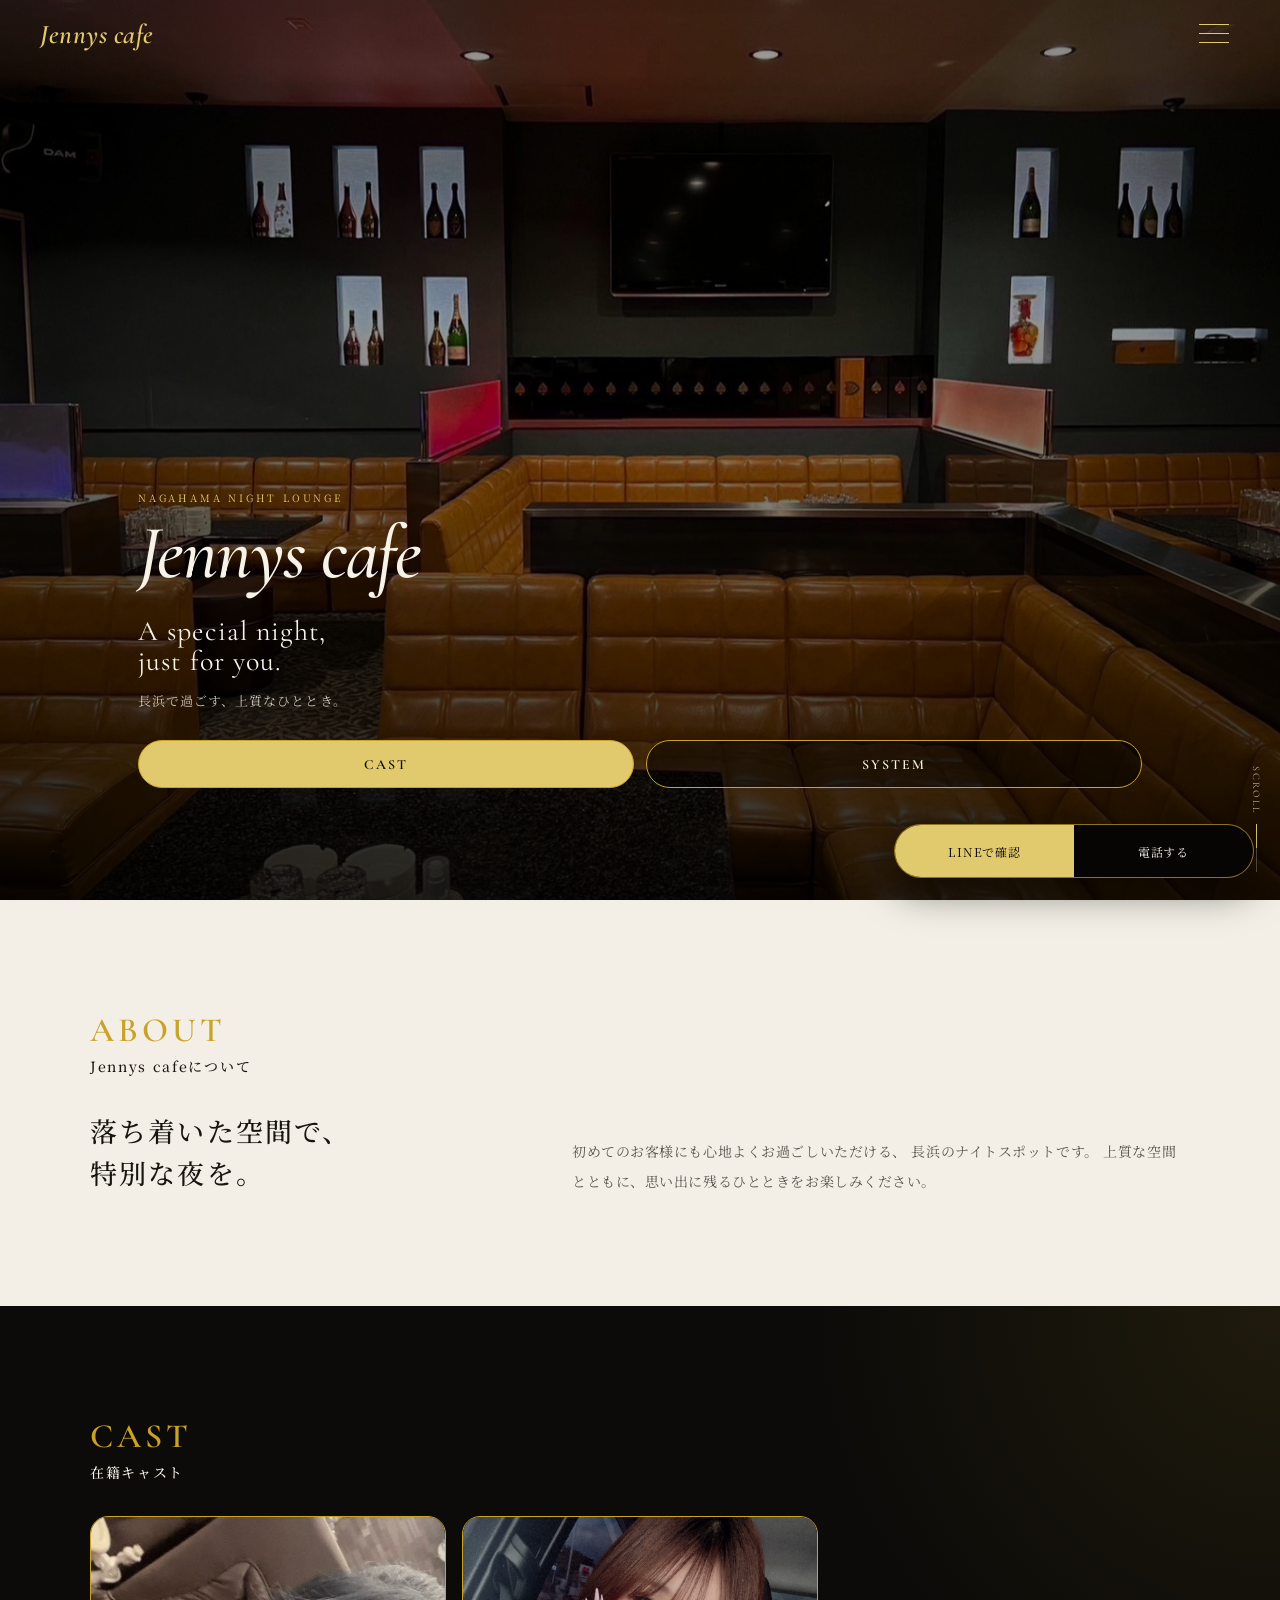
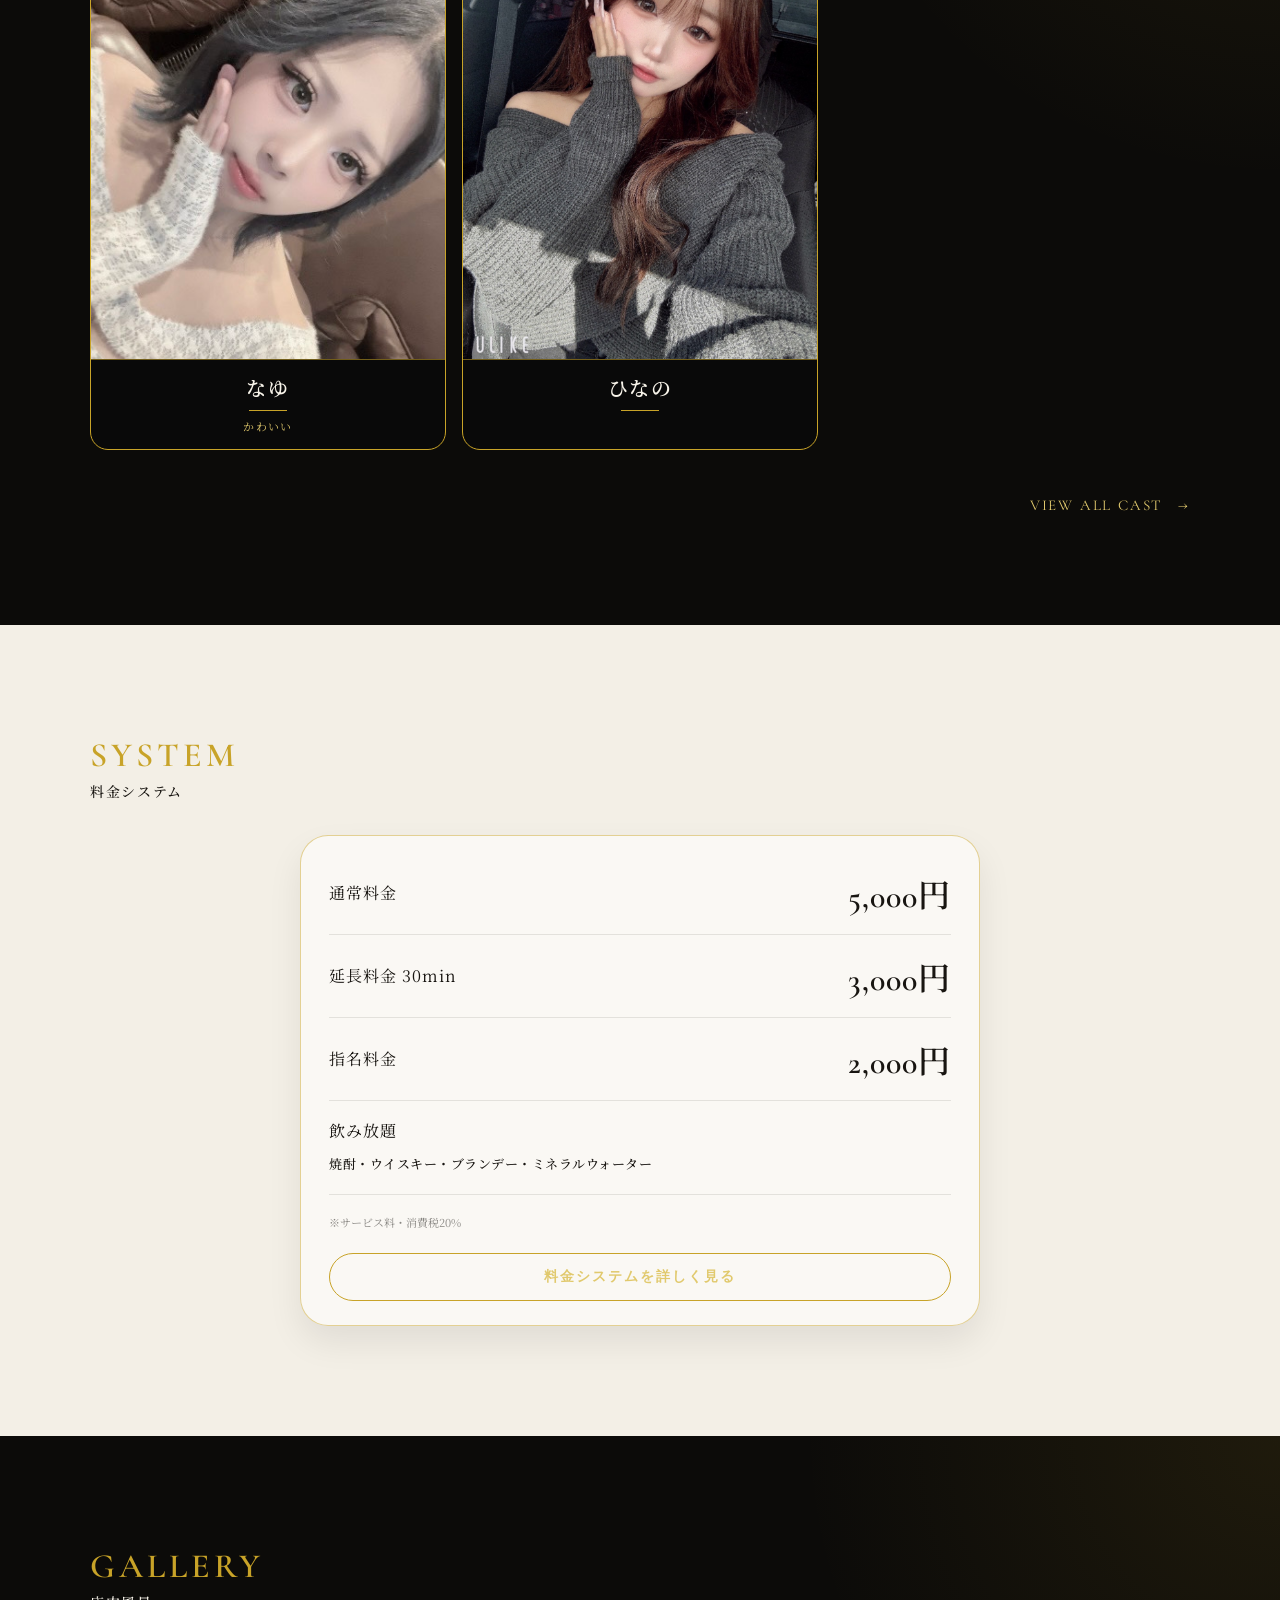
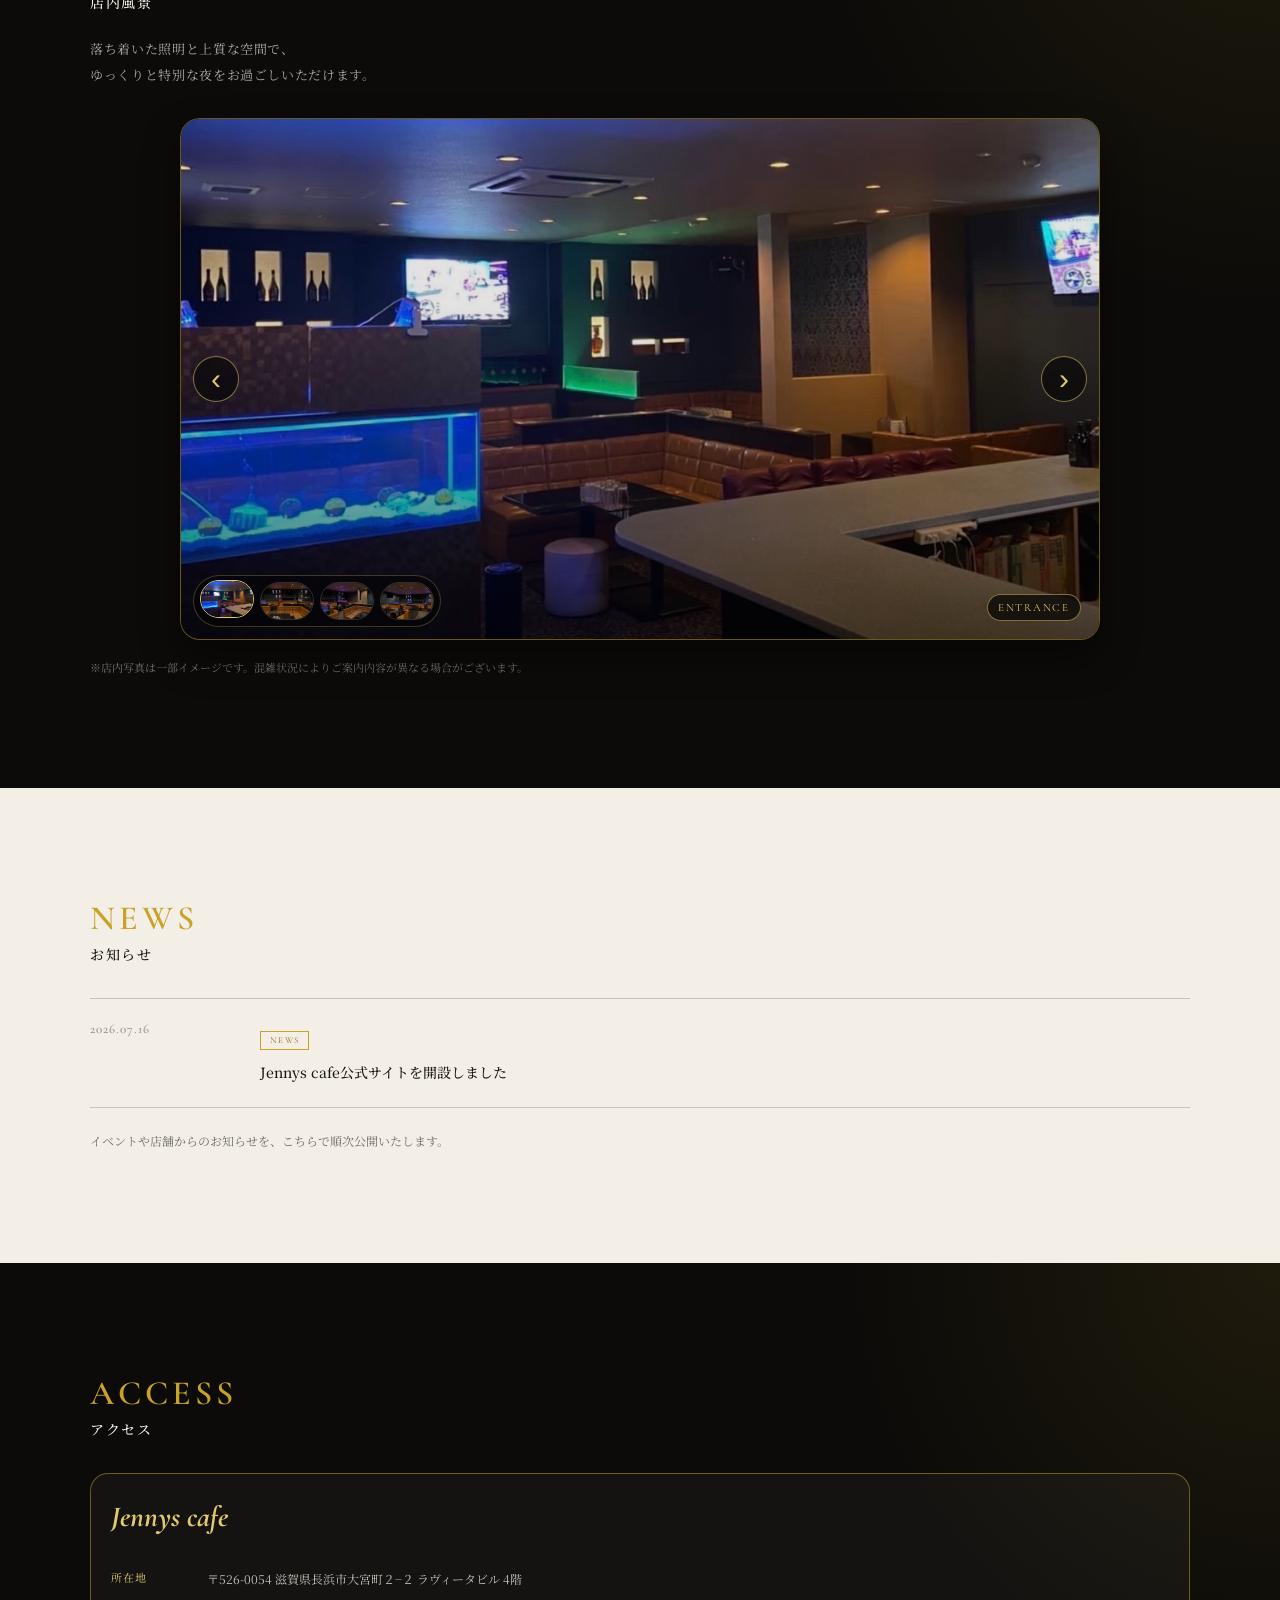
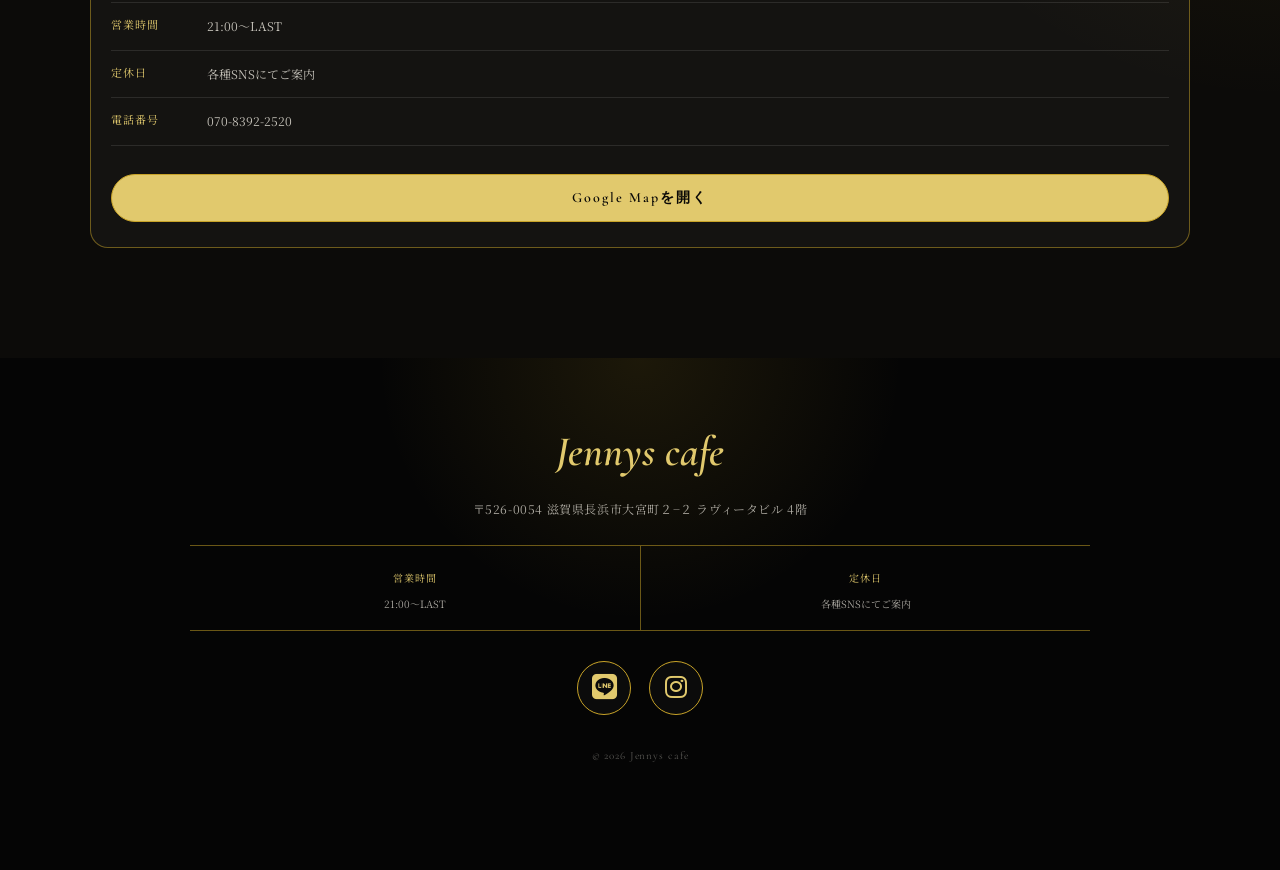
==== commit 0979a53c: "Add cast2 fallback page and update CAST links" ====
--- a/index.html
+++ b/index.html
@@ -104,7 +104,7 @@
         </p>
 
         <div class="hero__actions">
-          <a class="button button--gold" href="cast/index.html">
+          <a class="button button--gold" href="/cast2/">
             CAST
           </a>
 
@@ -176,7 +176,7 @@
       </div>
 
       <div class="section-action">
-        <a class="text-link" href="/cast/index.html">
+        <a class="text-link" href="/cast2/">
           VIEW ALL CAST
           <span>→</span>
         </a>
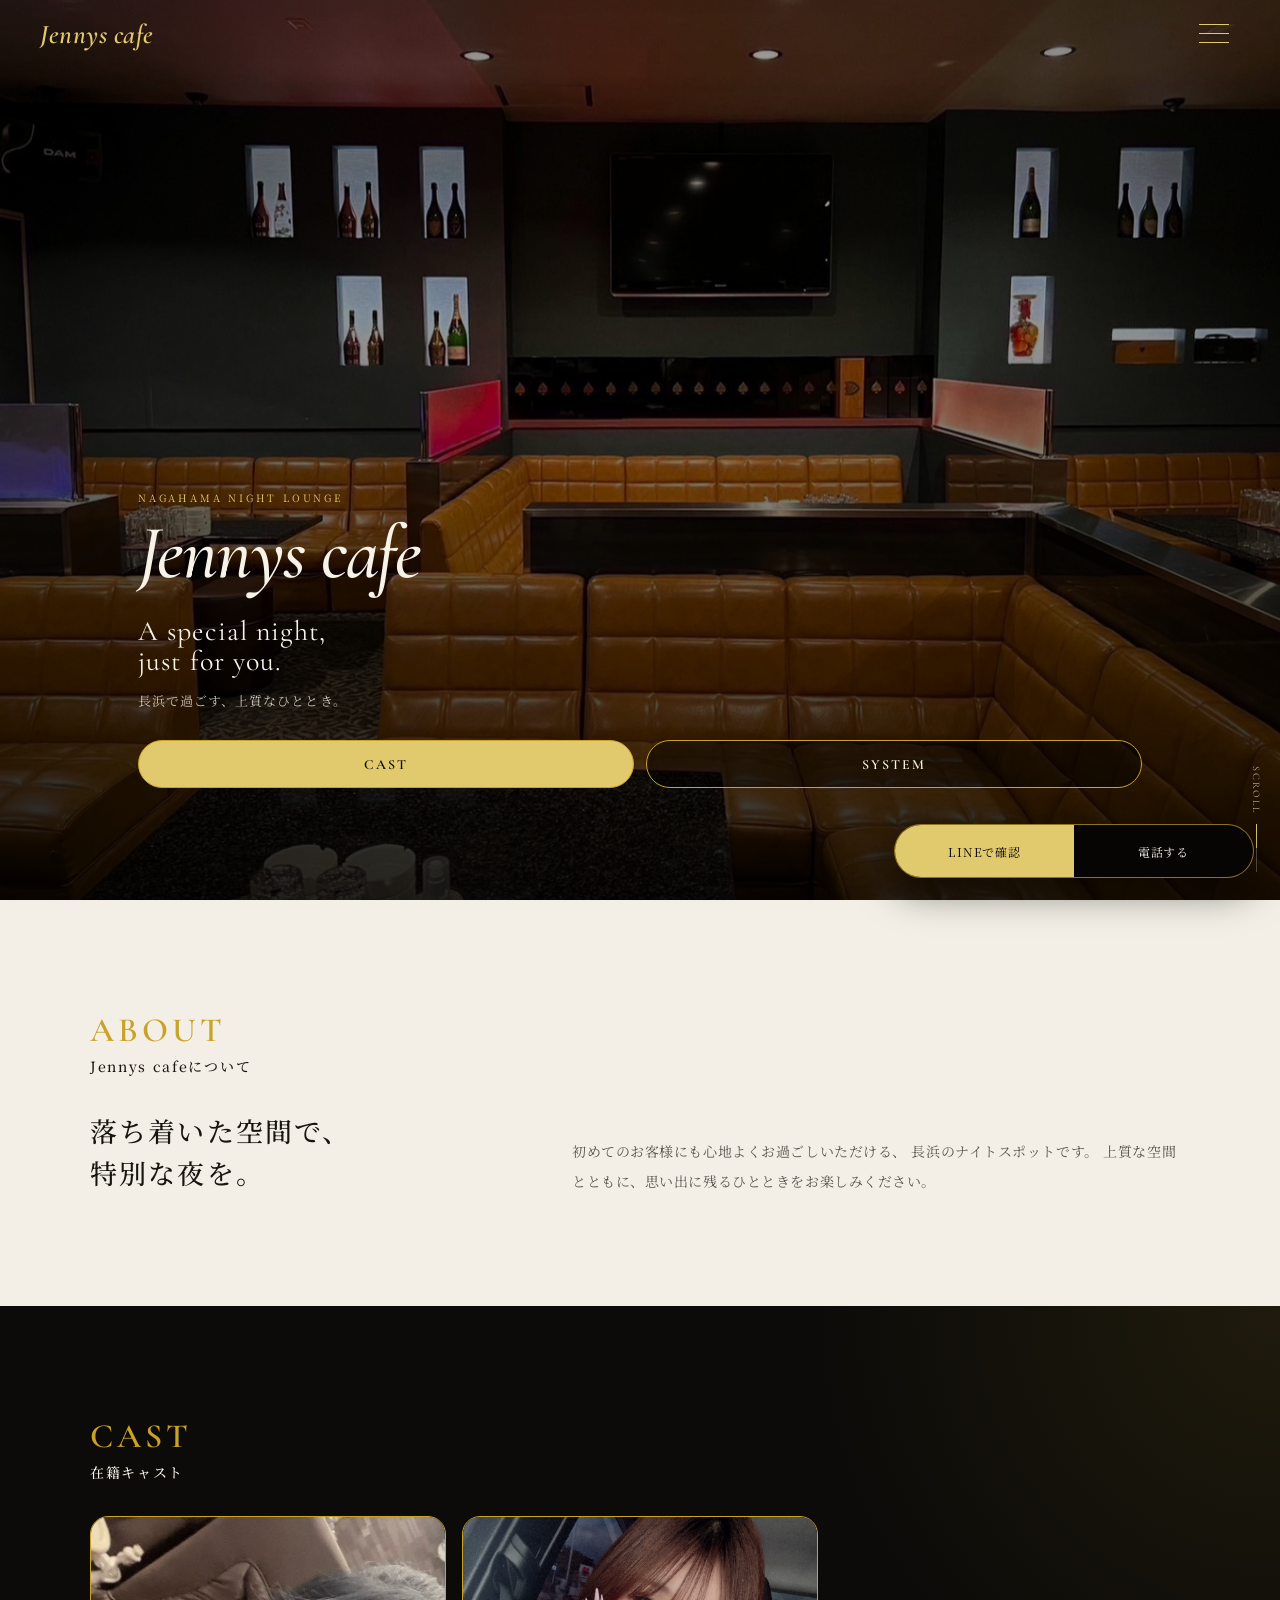
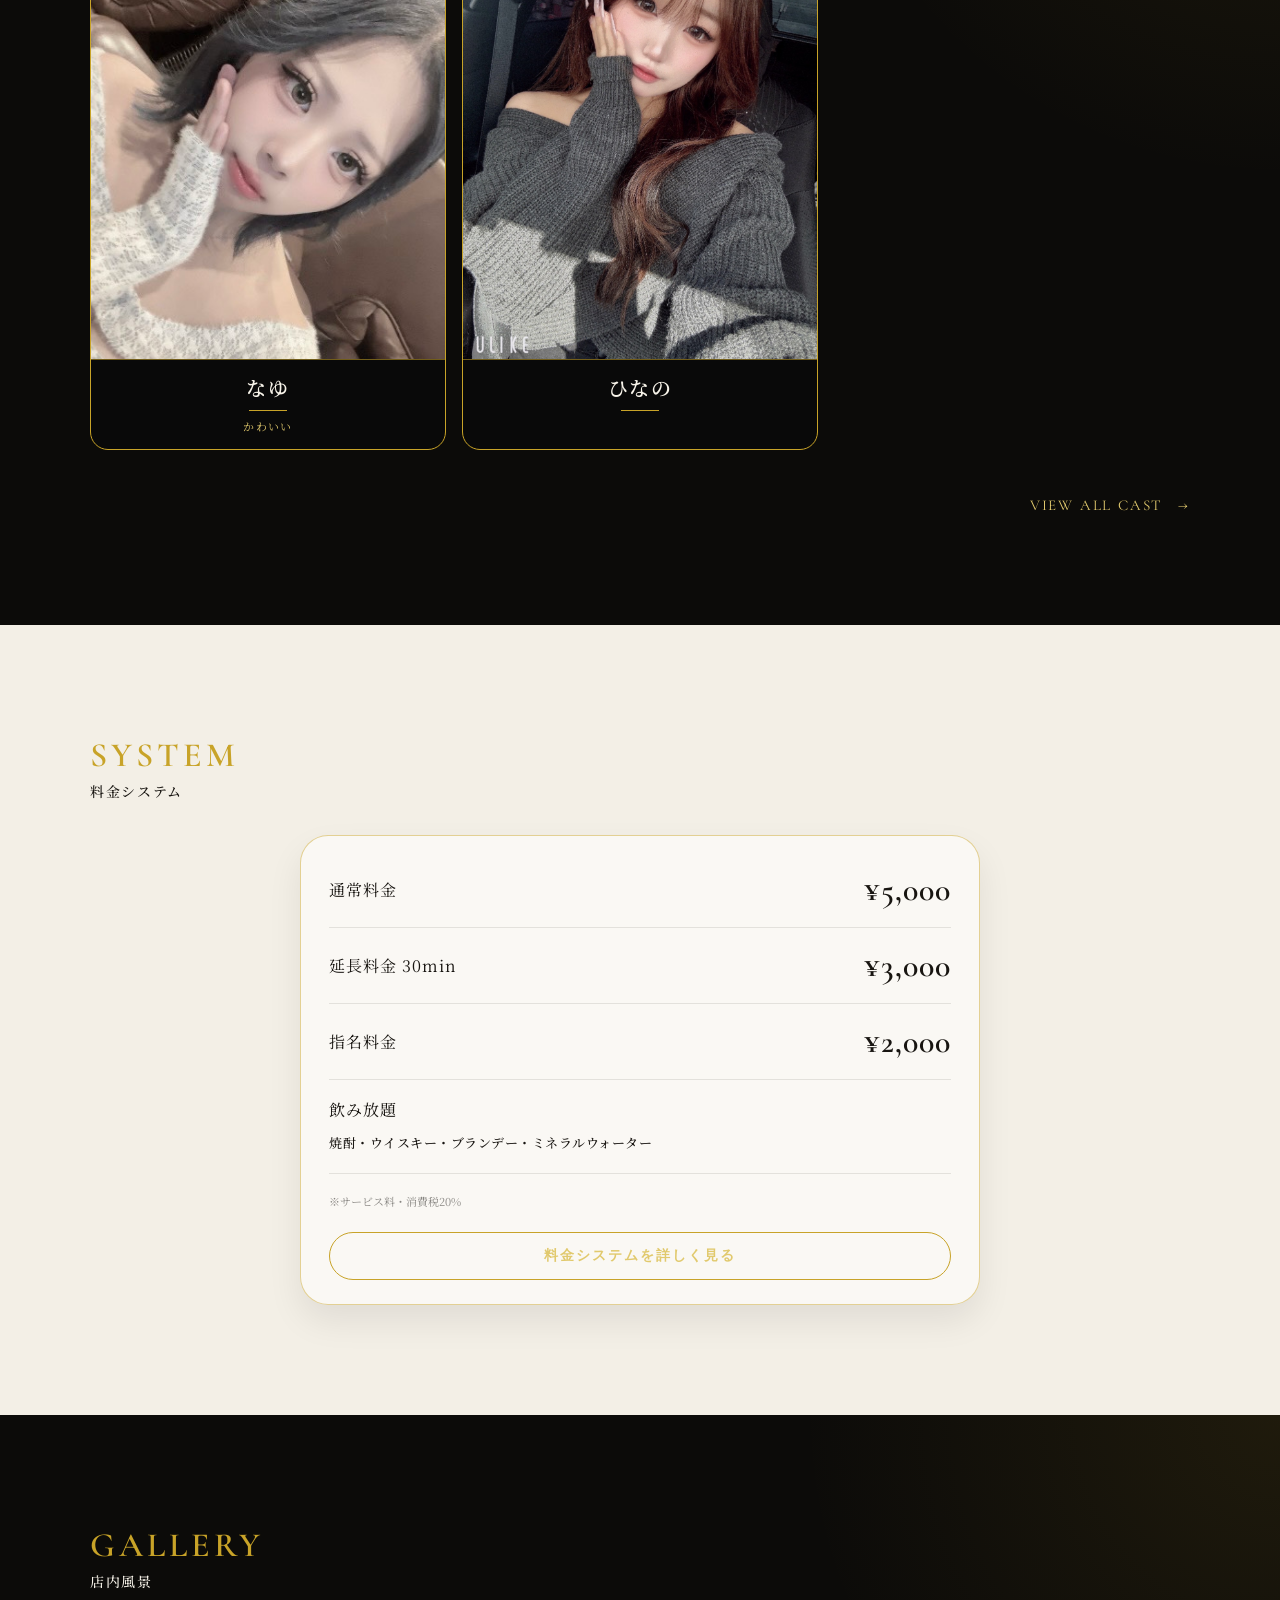
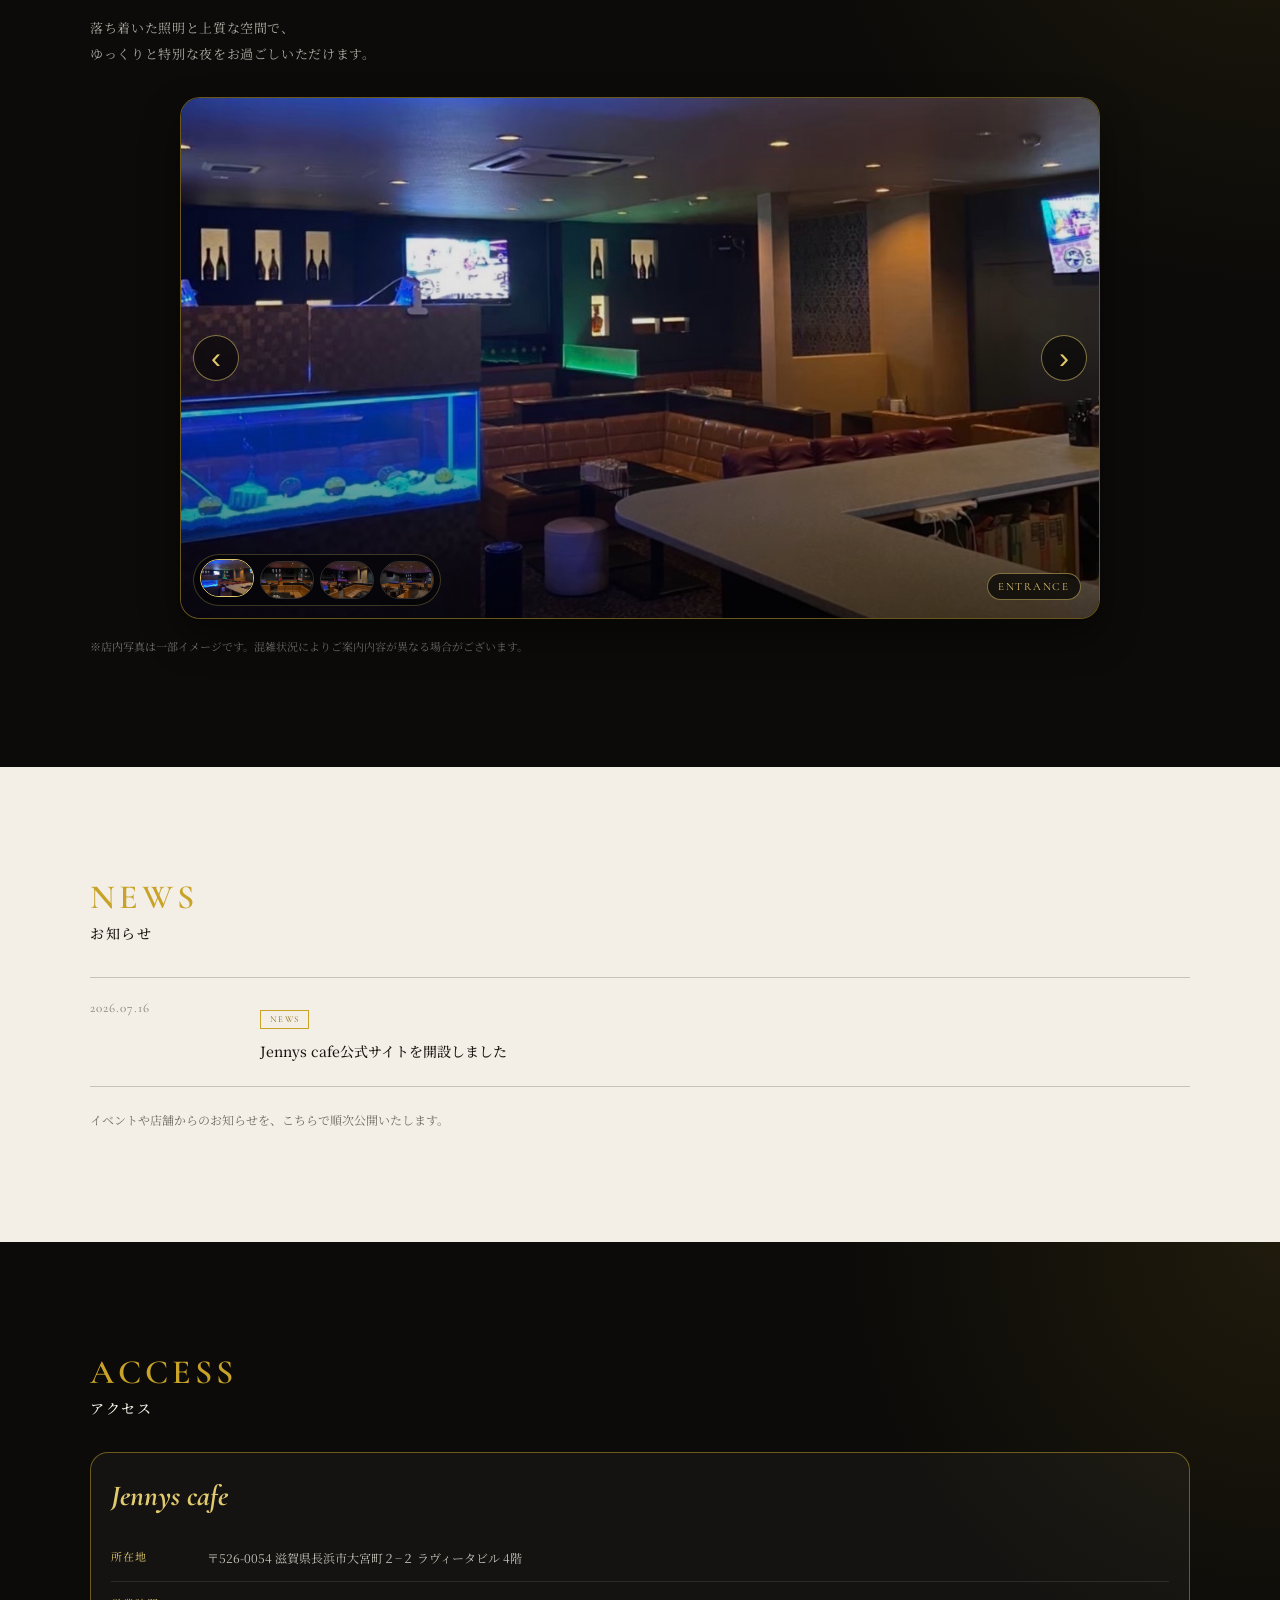
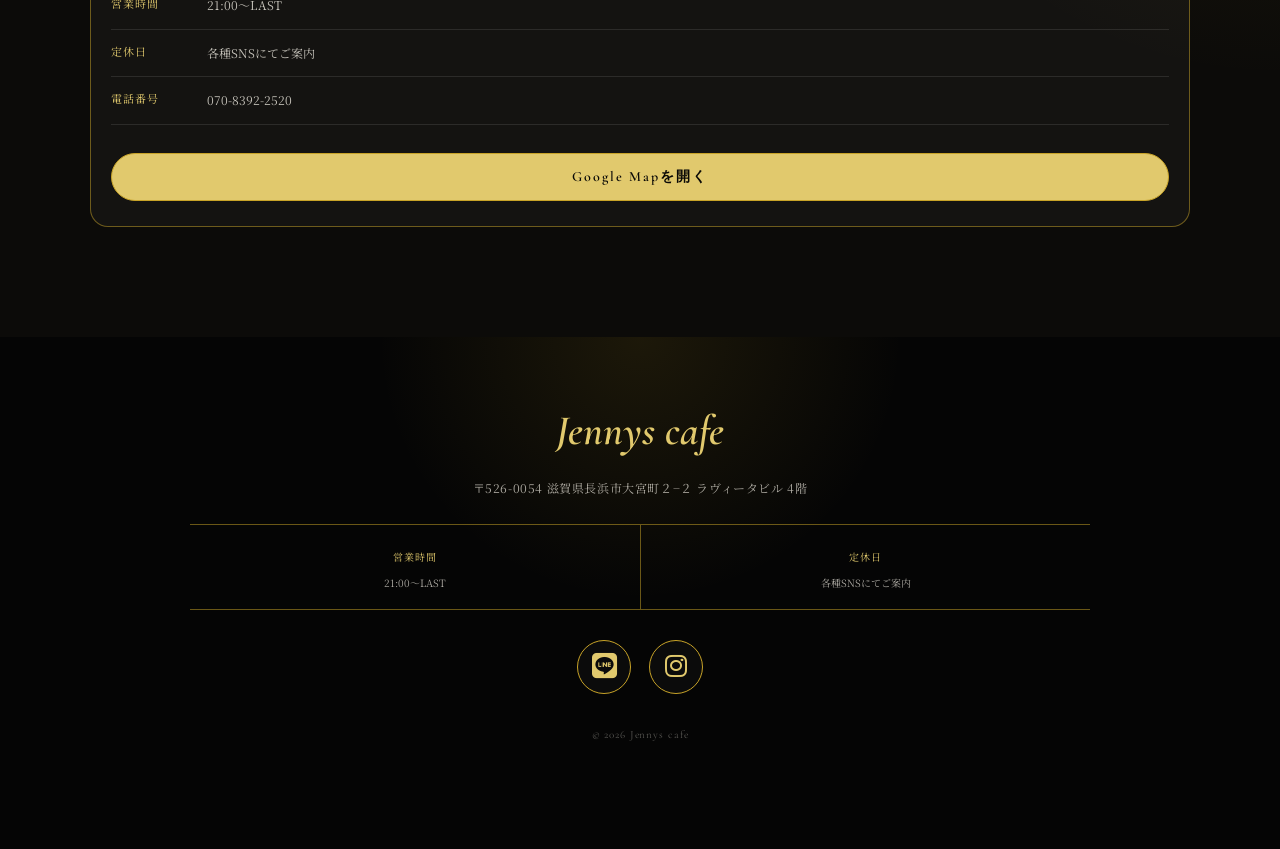
==== commit e741da10: "Yen to ¥" ====
--- a/index.html
+++ b/index.html
@@ -194,17 +194,17 @@
         <dl class="system-list">
           <div>
             <dt>通常料金</dt>
-            <dd>5,000円</dd>
+            <dd>¥5,000</dd>
           </div>
 
           <div>
             <dt>延長料金 30min</dt>
-            <dd>3,000円</dd>
+            <dd>¥3,000</dd>
           </div>
 
           <div>
             <dt>指名料金</dt>
-            <dd>2,000円</dd>
+            <dd>¥2,000</dd>
           </div>
 
           <div class="system-list__wide">
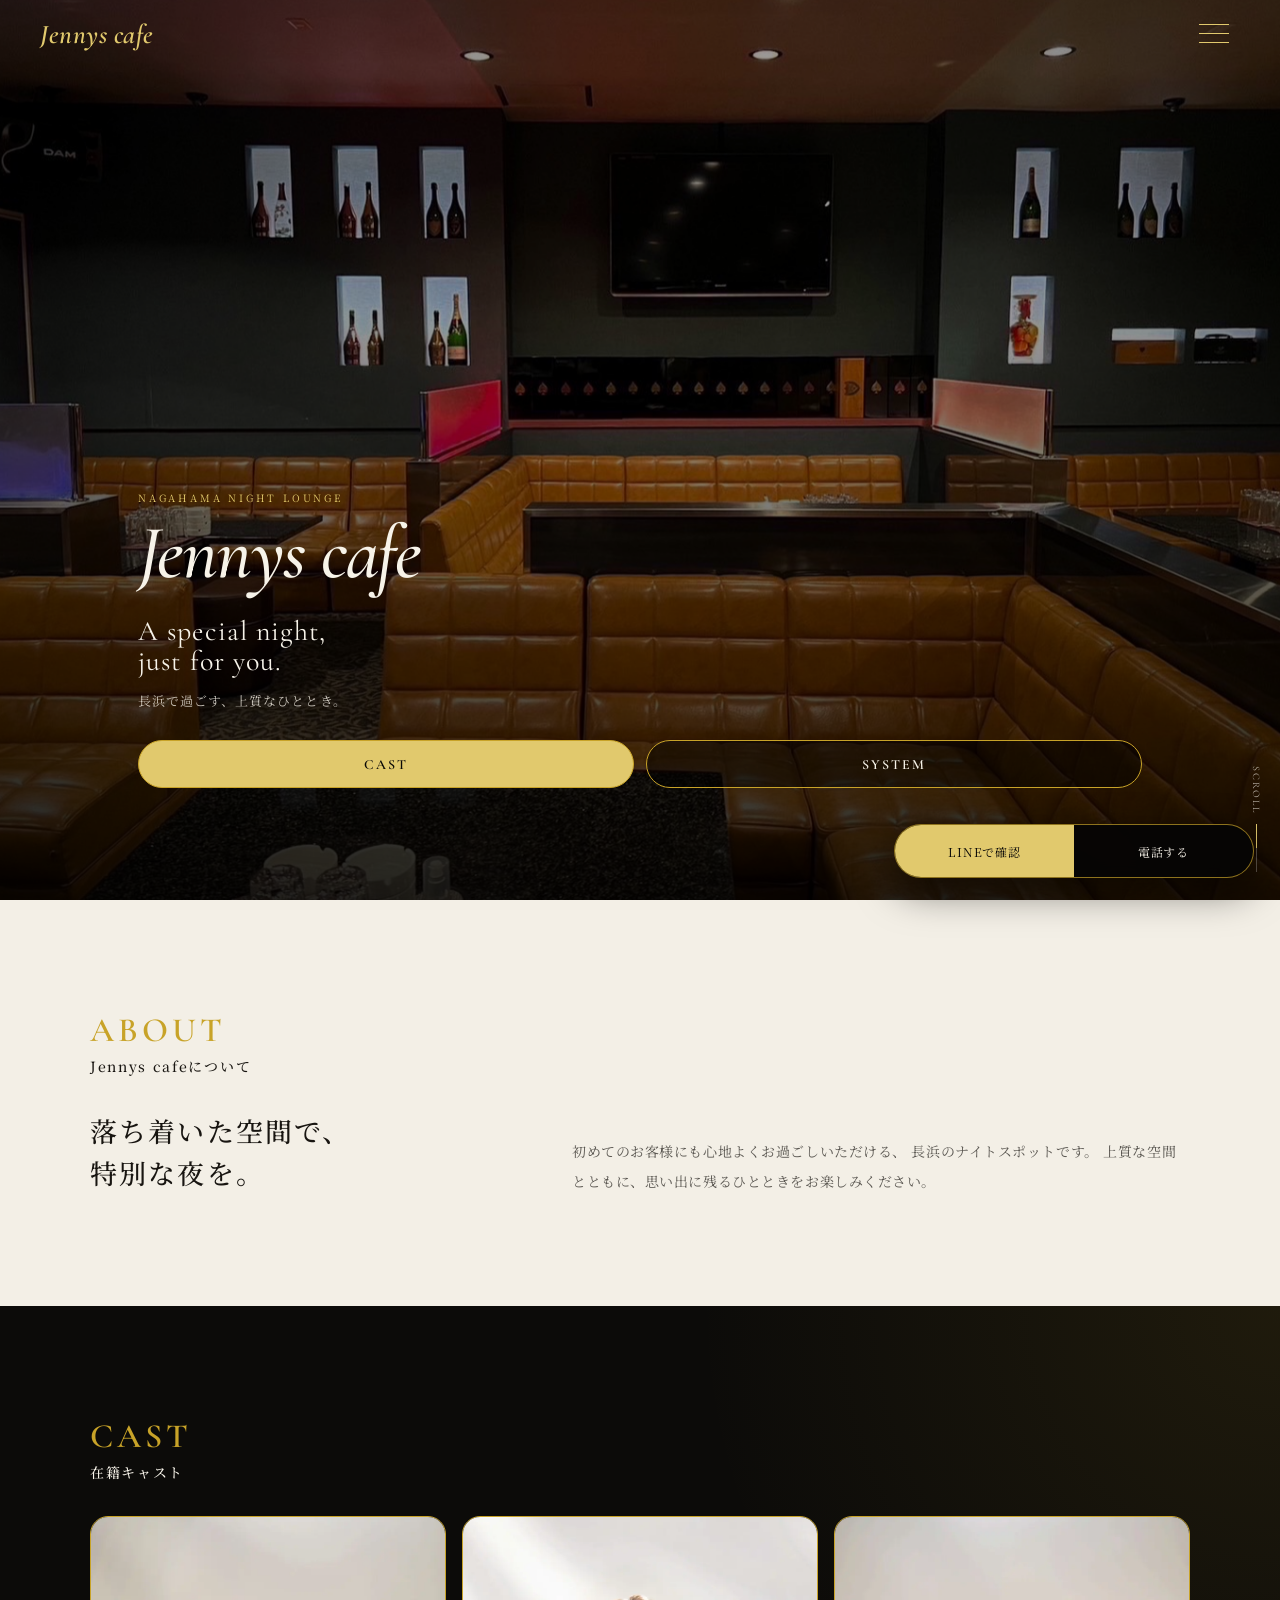
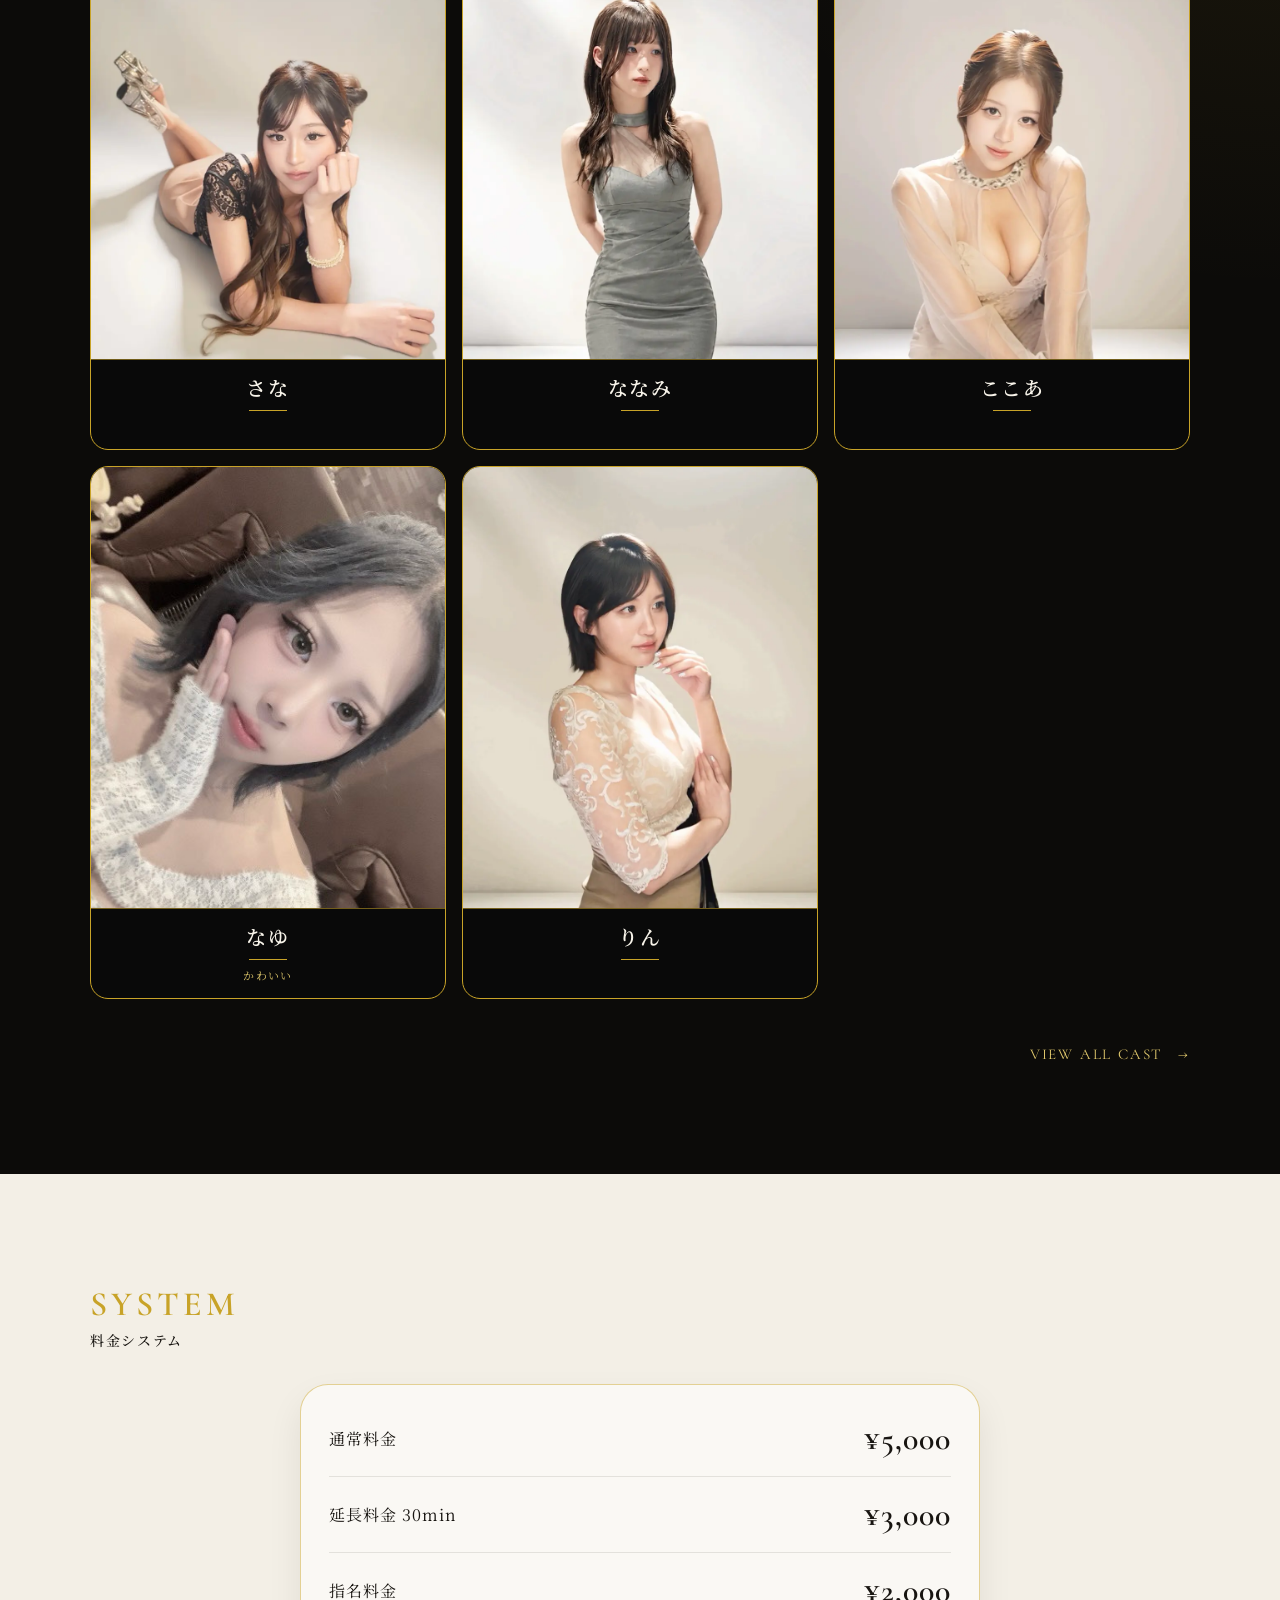
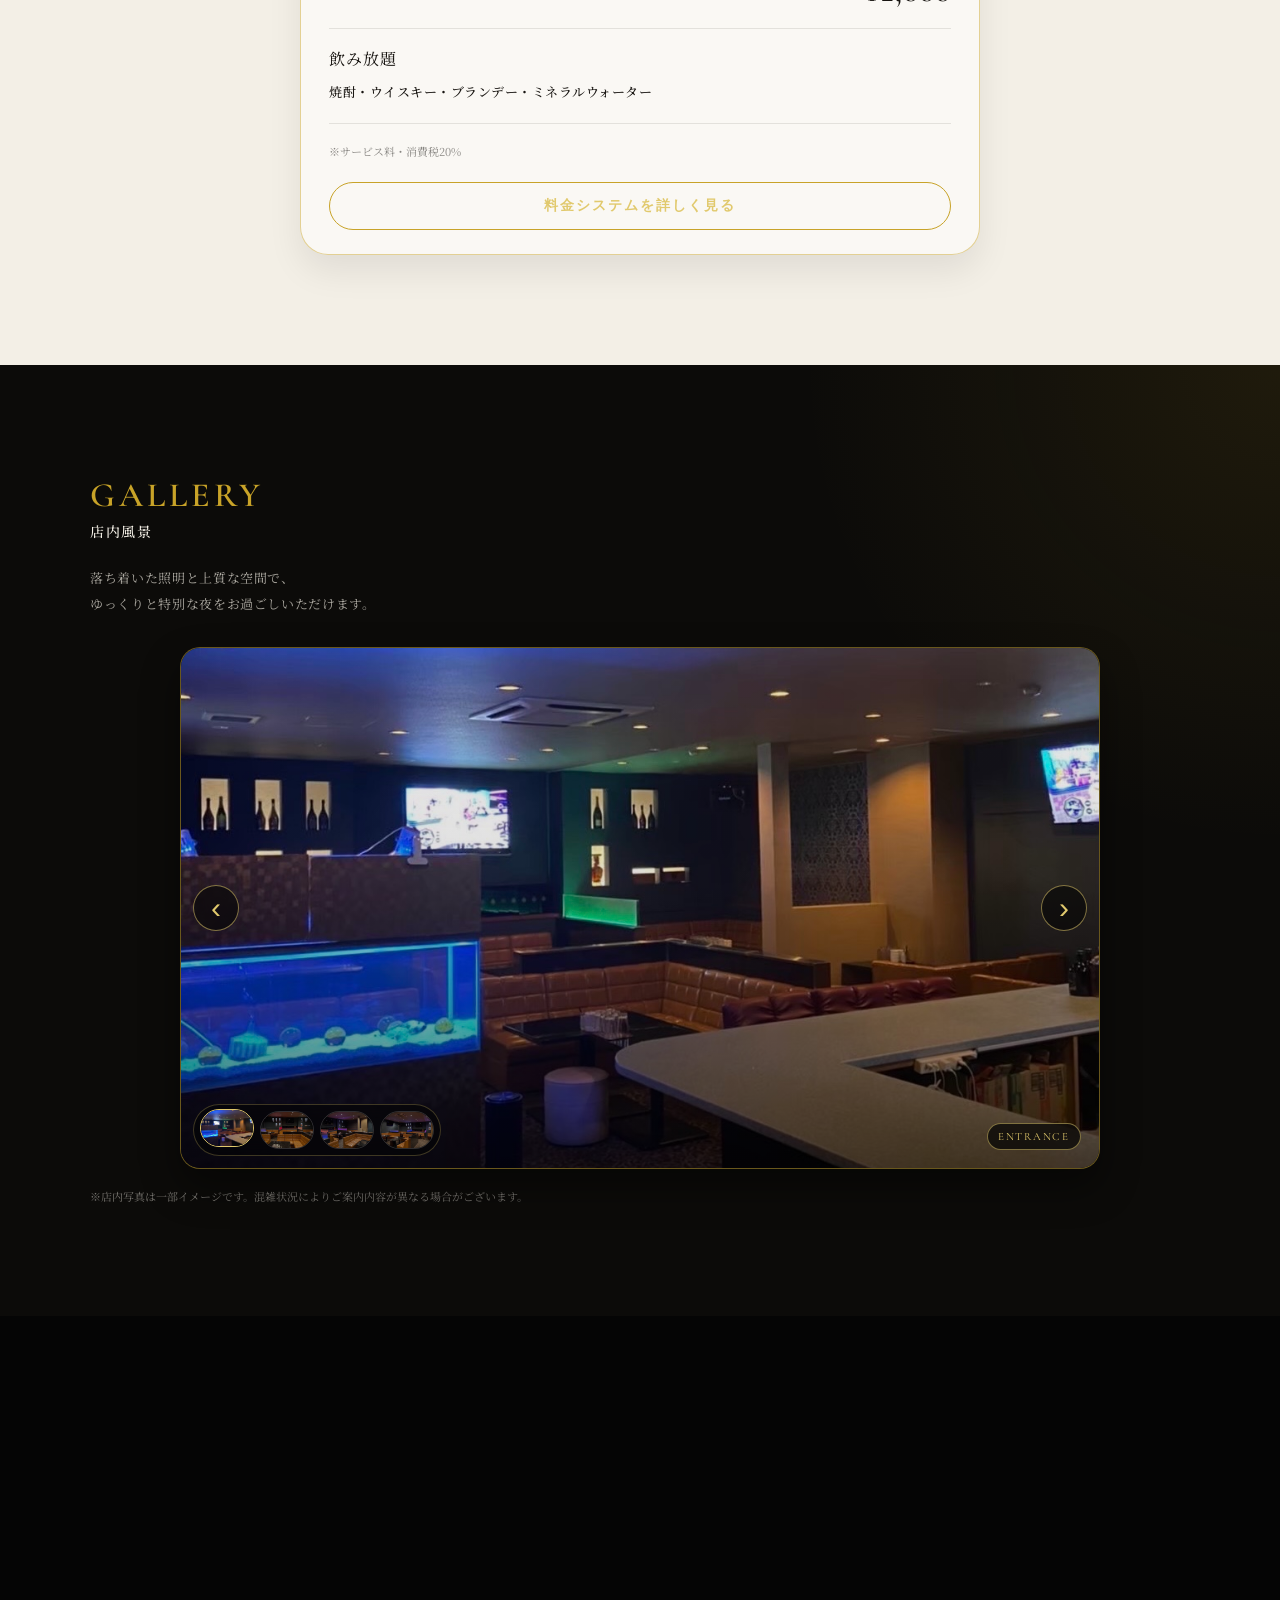
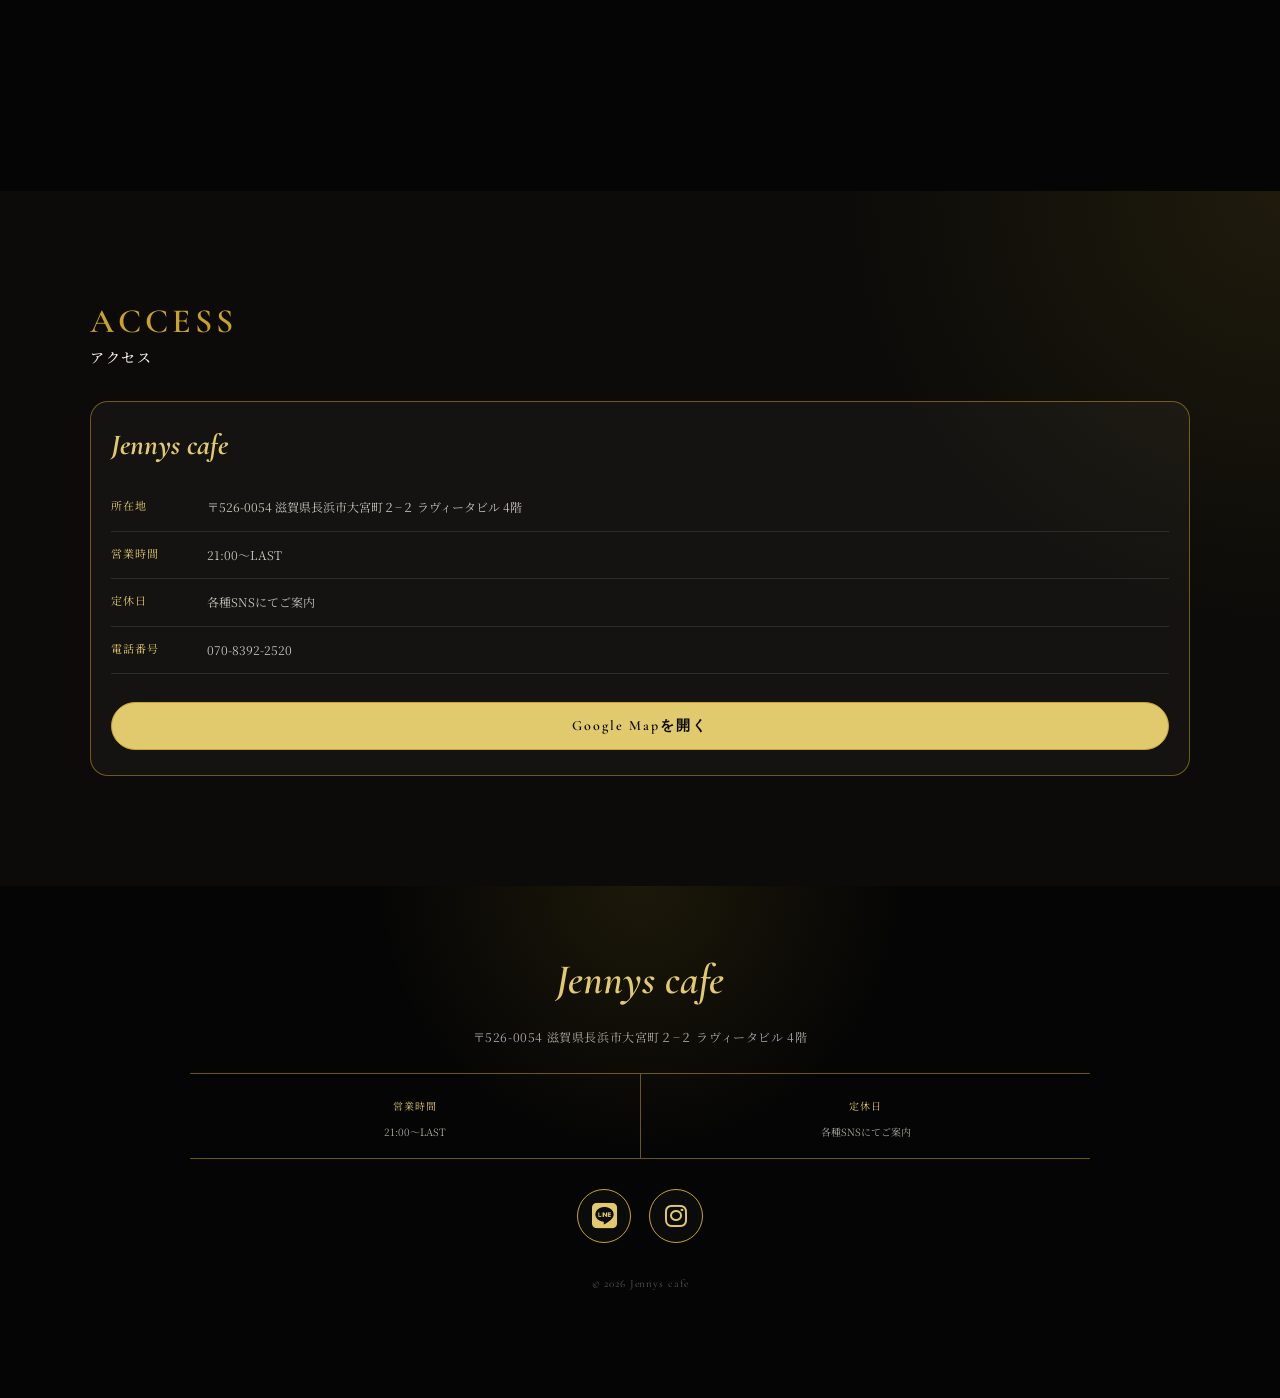
==== commit f261a0a7: "Update cast lineup and portraits: Sana, Nanami, Kokoa, Nayu, Rin" ====
--- a/index.html
+++ b/index.html
@@ -149,12 +149,43 @@
       </div>
 
       <div class="cast-preview">
-
-        <article class="cast-card">
+        <article class="cast-card" data-cast="sana">
           <div class="cast-card__photo">
-            <img src="./assets/CAST/nayu.jpg" alt="なゆ">
-          </div>
-
+            <img src="./assets/CAST/sana.webp" alt="さな" loading="lazy" decoding="async">
+          </div>
+          <div class="cast-card__info">
+            <h3>さな</h3>
+            <span></span>
+            <p>&nbsp;</p>
+          </div>
+        </article>
+
+        <article class="cast-card" data-cast="nanami">
+          <div class="cast-card__photo">
+            <img src="./assets/CAST/nanami.webp" alt="ななみ" loading="lazy" decoding="async">
+          </div>
+          <div class="cast-card__info">
+            <h3>ななみ</h3>
+            <span></span>
+            <p>&nbsp;</p>
+          </div>
+        </article>
+
+        <article class="cast-card" data-cast="kokoa">
+          <div class="cast-card__photo">
+            <img src="./assets/CAST/kokoa.webp" alt="ここあ" loading="lazy" decoding="async">
+          </div>
+          <div class="cast-card__info">
+            <h3>ここあ</h3>
+            <span></span>
+            <p>&nbsp;</p>
+          </div>
+        </article>
+
+        <article class="cast-card" data-cast="nayu">
+          <div class="cast-card__photo">
+            <img src="./assets/CAST/nayu.jpg" alt="なゆ" loading="lazy" decoding="async">
+          </div>
           <div class="cast-card__info">
             <h3>なゆ</h3>
             <span></span>
@@ -162,13 +193,12 @@
           </div>
         </article>
 
-        <article class="cast-card">
+        <article class="cast-card" data-cast="rin">
           <div class="cast-card__photo">
-            <img src="./assets/CAST/hinano.jpg" alt="ひなの">
-          </div>
-
+            <img src="./assets/CAST/rin.webp" alt="りん" loading="lazy" decoding="async">
+          </div>
           <div class="cast-card__info">
-            <h3>ひなの</h3>
+            <h3>りん</h3>
             <span></span>
             <p>&nbsp;</p>
           </div>
--- a/style.css
+++ b/style.css
@@ -507,17 +507,8 @@
   object-fit: cover;
 }
 
-.cast-card:nth-child(1) img {
+.cast-card[data-cast="nayu"] .cast-card__photo img {
   object-position: center top;
-}
-
-.cast-card:nth-child(2) img {
-  object-position: center center;
-}
-
-.cast-card:nth-child(3) img {
-  object-position: center 8%;
-  transform: translateY(6px) scale(1.1);
 }
 
 .cast-card__info {
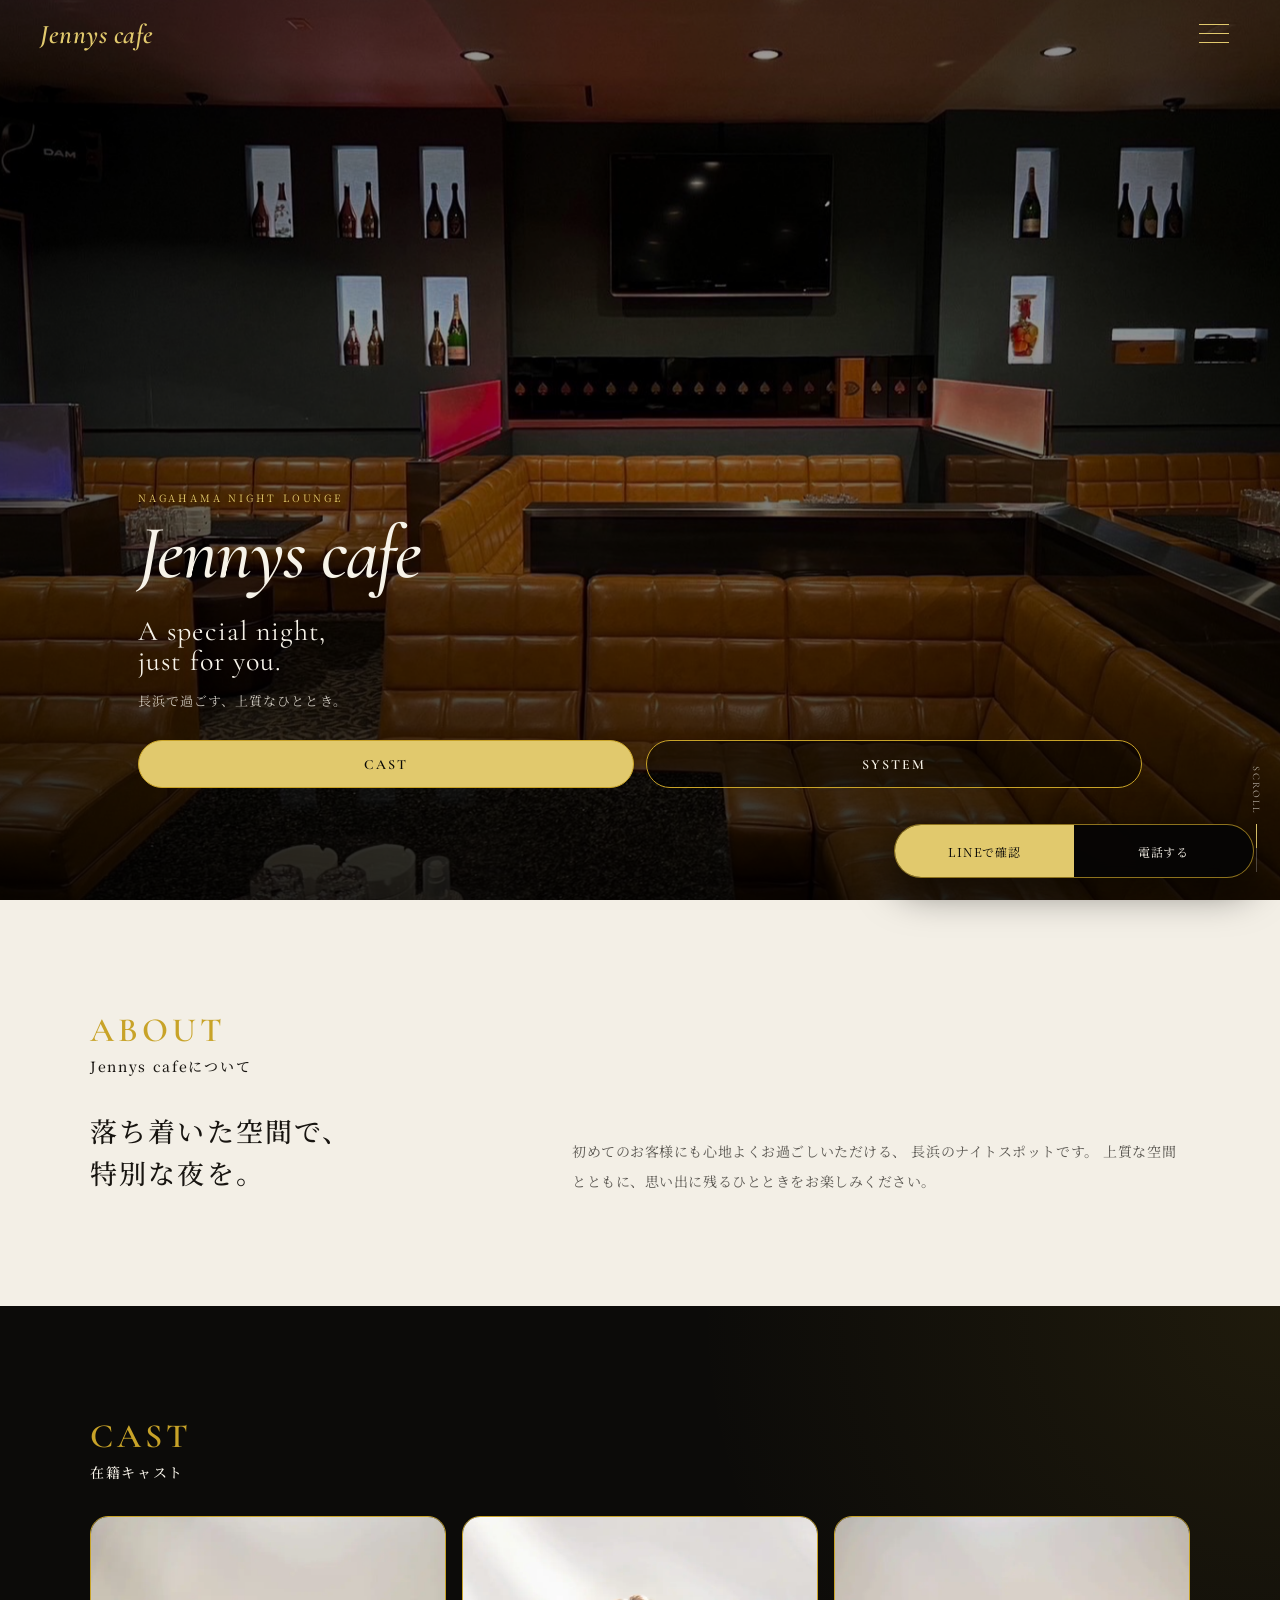
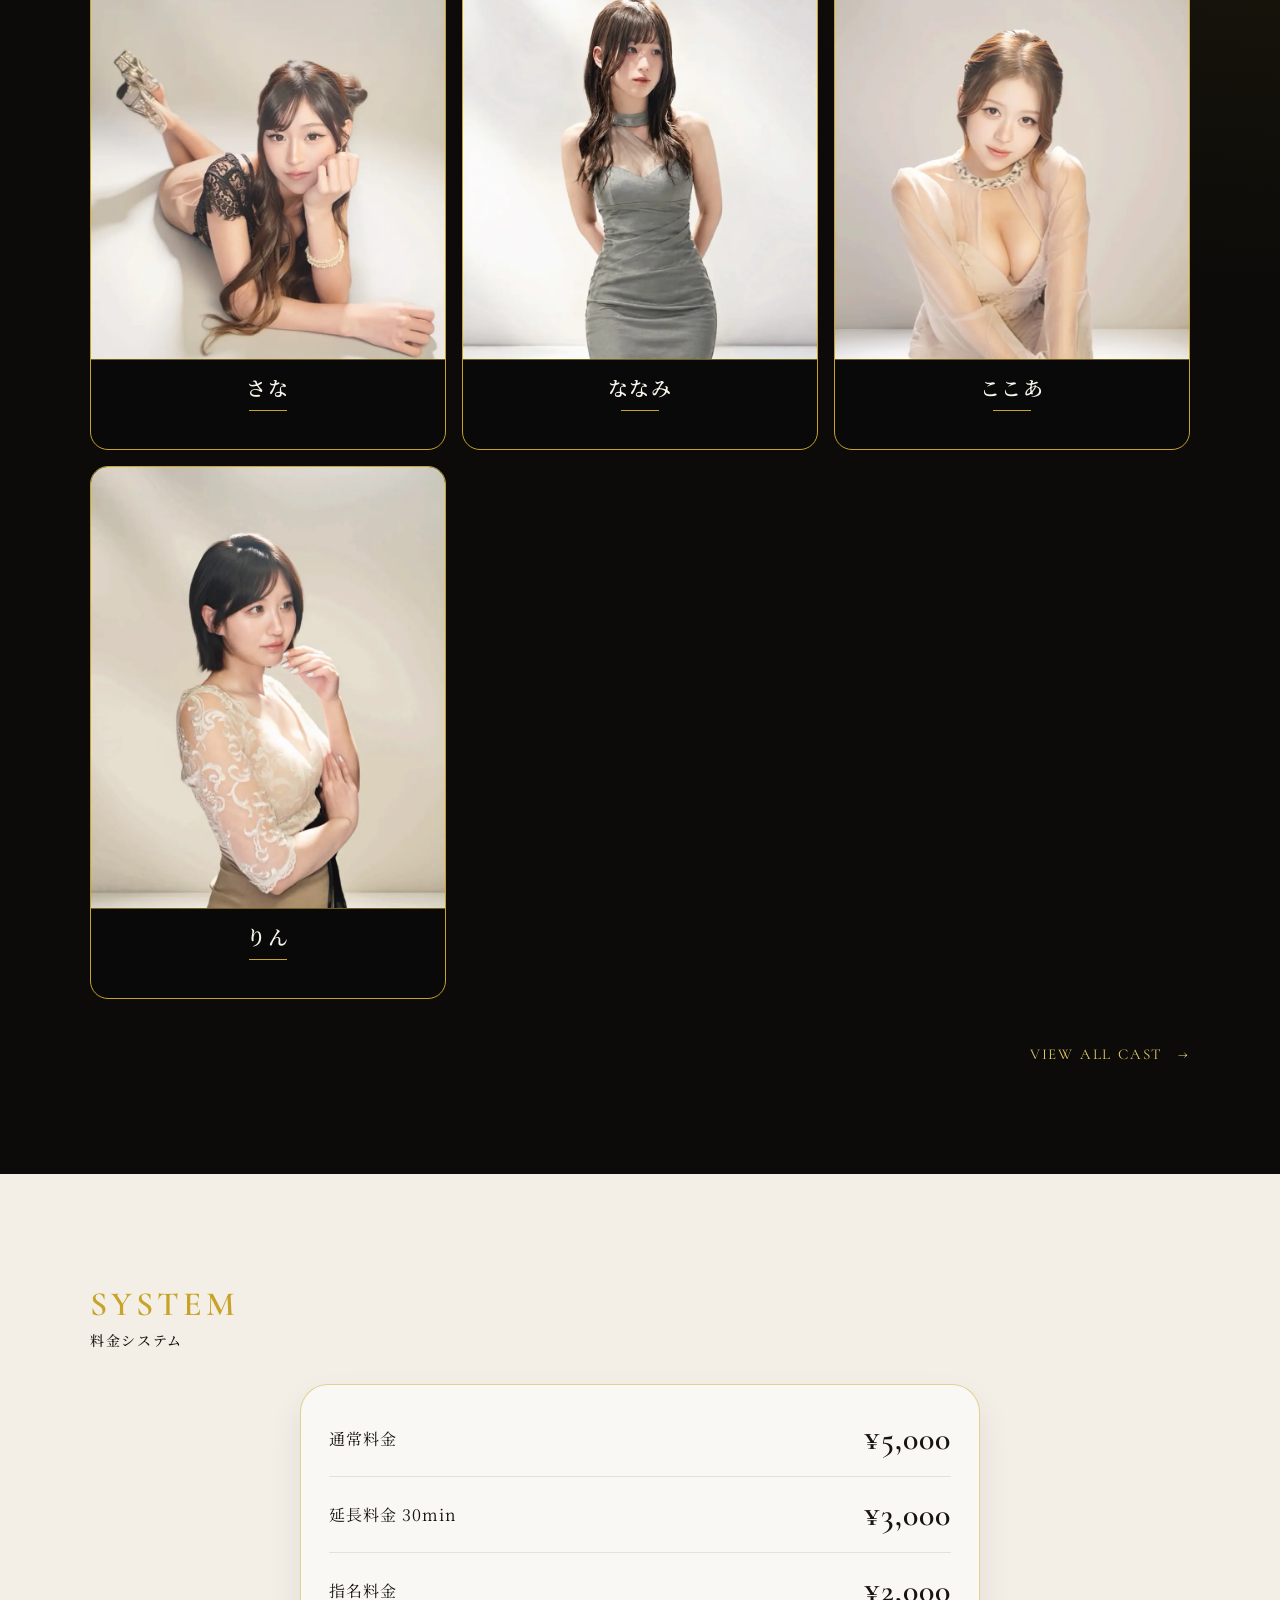
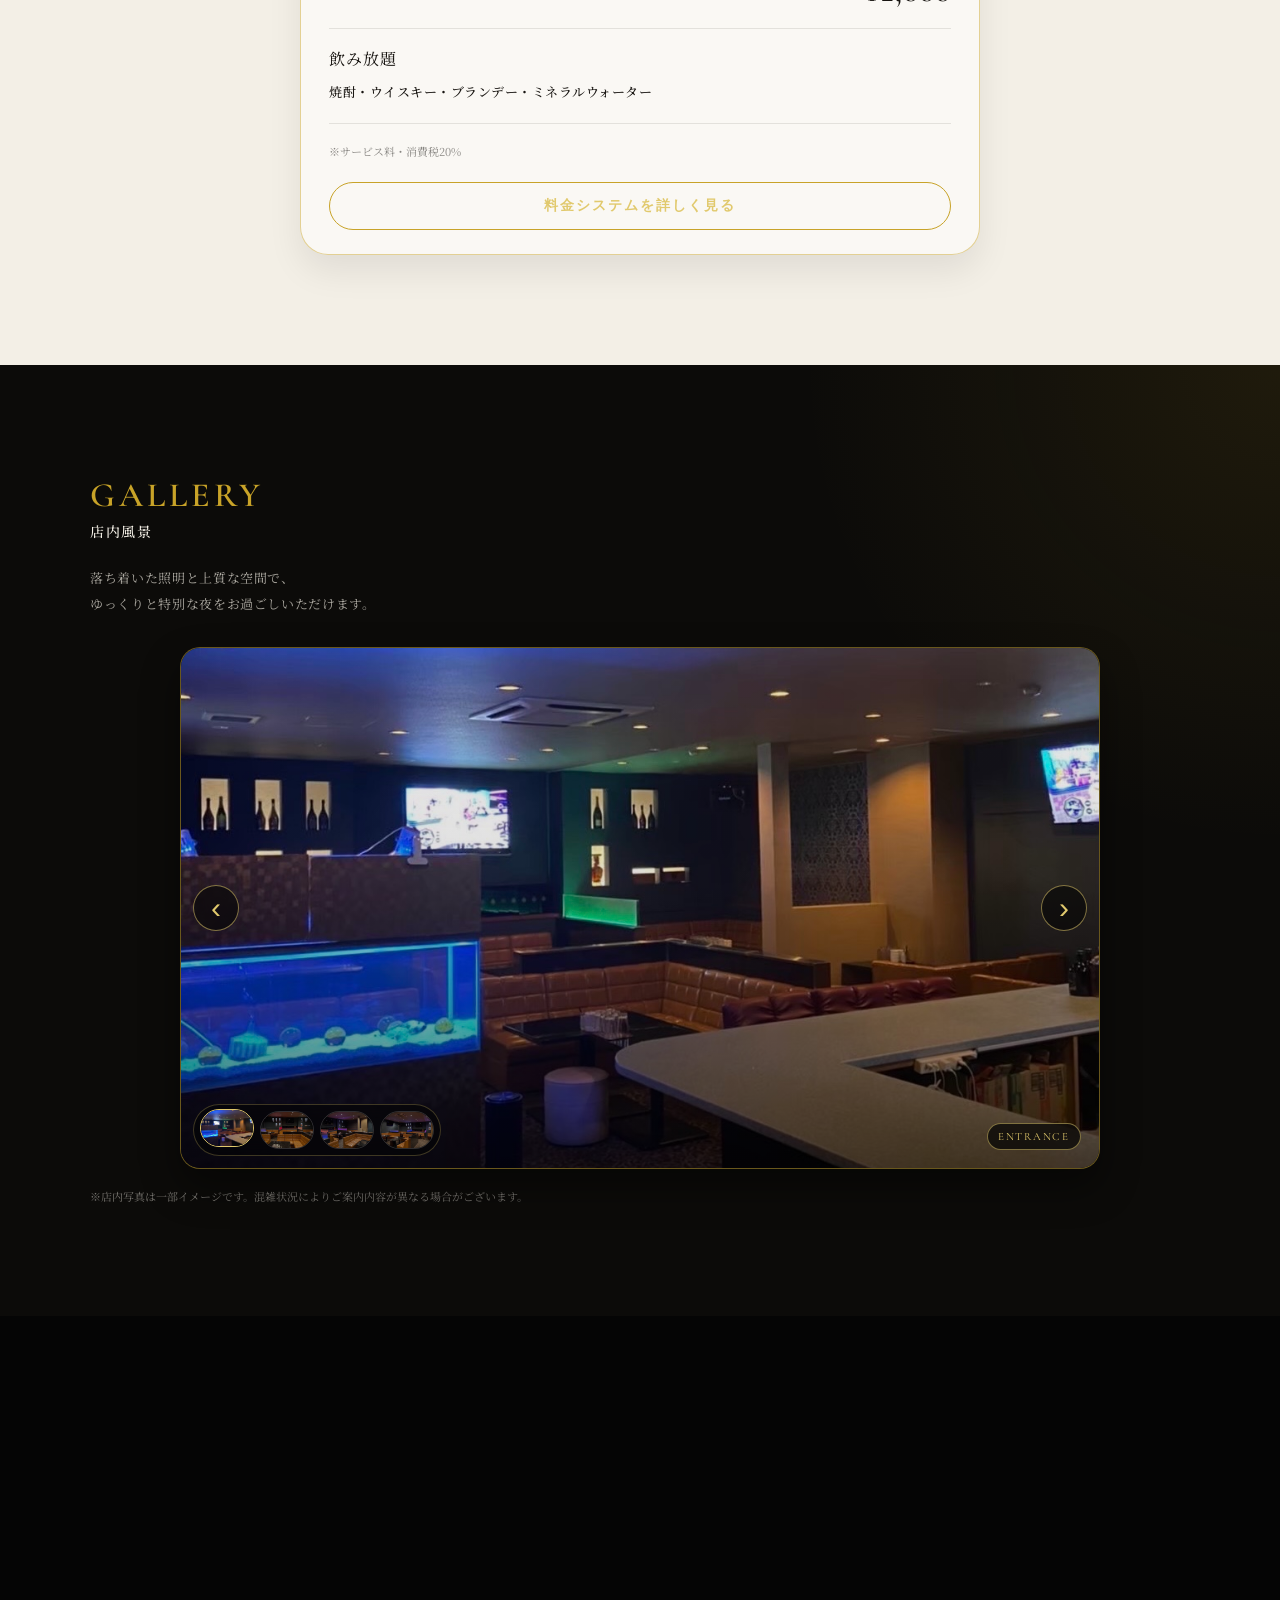
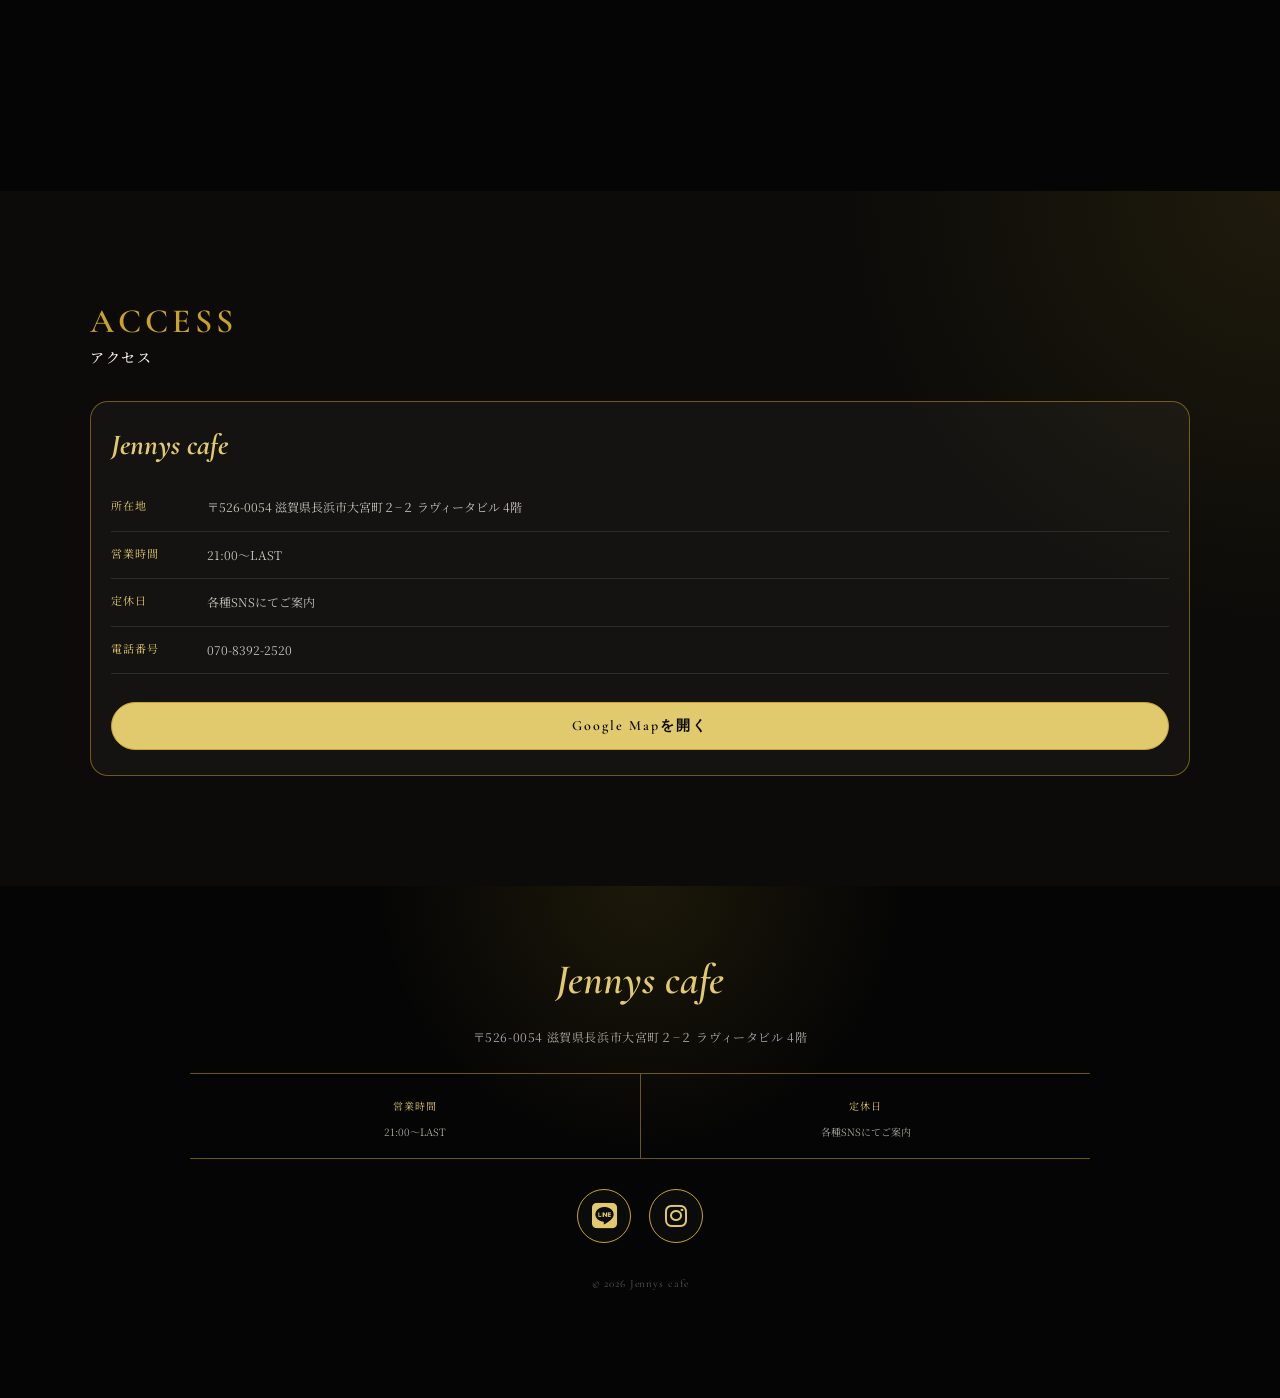
==== commit 4a3deeb5: "Remove Nayu from cast listings, keep remaining four in order" ====
--- a/index.html
+++ b/index.html
@@ -182,17 +182,6 @@
           </div>
         </article>
 
-        <article class="cast-card" data-cast="nayu">
-          <div class="cast-card__photo">
-            <img src="./assets/CAST/nayu.jpg" alt="なゆ" loading="lazy" decoding="async">
-          </div>
-          <div class="cast-card__info">
-            <h3>なゆ</h3>
-            <span></span>
-            <p>かわいい</p>
-          </div>
-        </article>
-
         <article class="cast-card" data-cast="rin">
           <div class="cast-card__photo">
             <img src="./assets/CAST/rin.webp" alt="りん" loading="lazy" decoding="async">
--- a/style.css
+++ b/style.css
@@ -507,10 +507,6 @@
   object-fit: cover;
 }
 
-.cast-card[data-cast="nayu"] .cast-card__photo img {
-  object-position: center top;
-}
-
 .cast-card__info {
   min-height: 88px;
   padding: 13px 10px 14px;
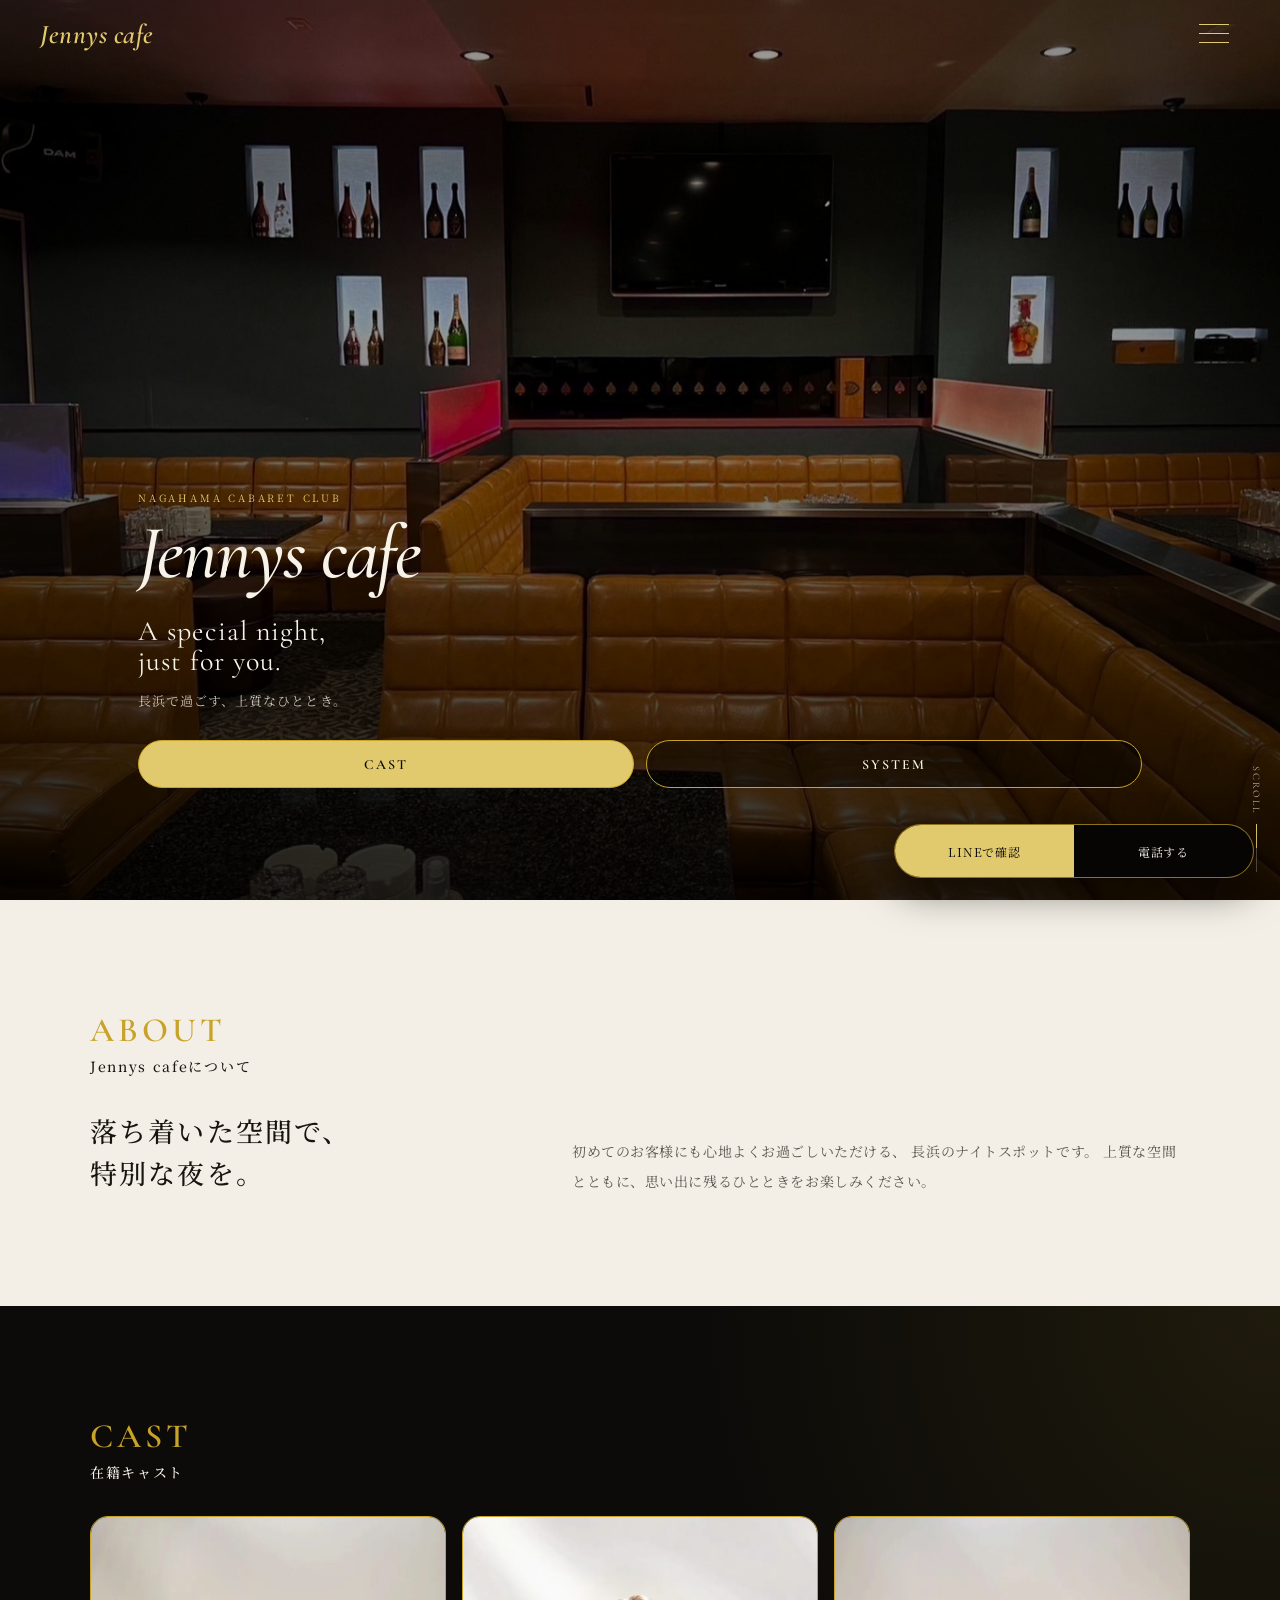
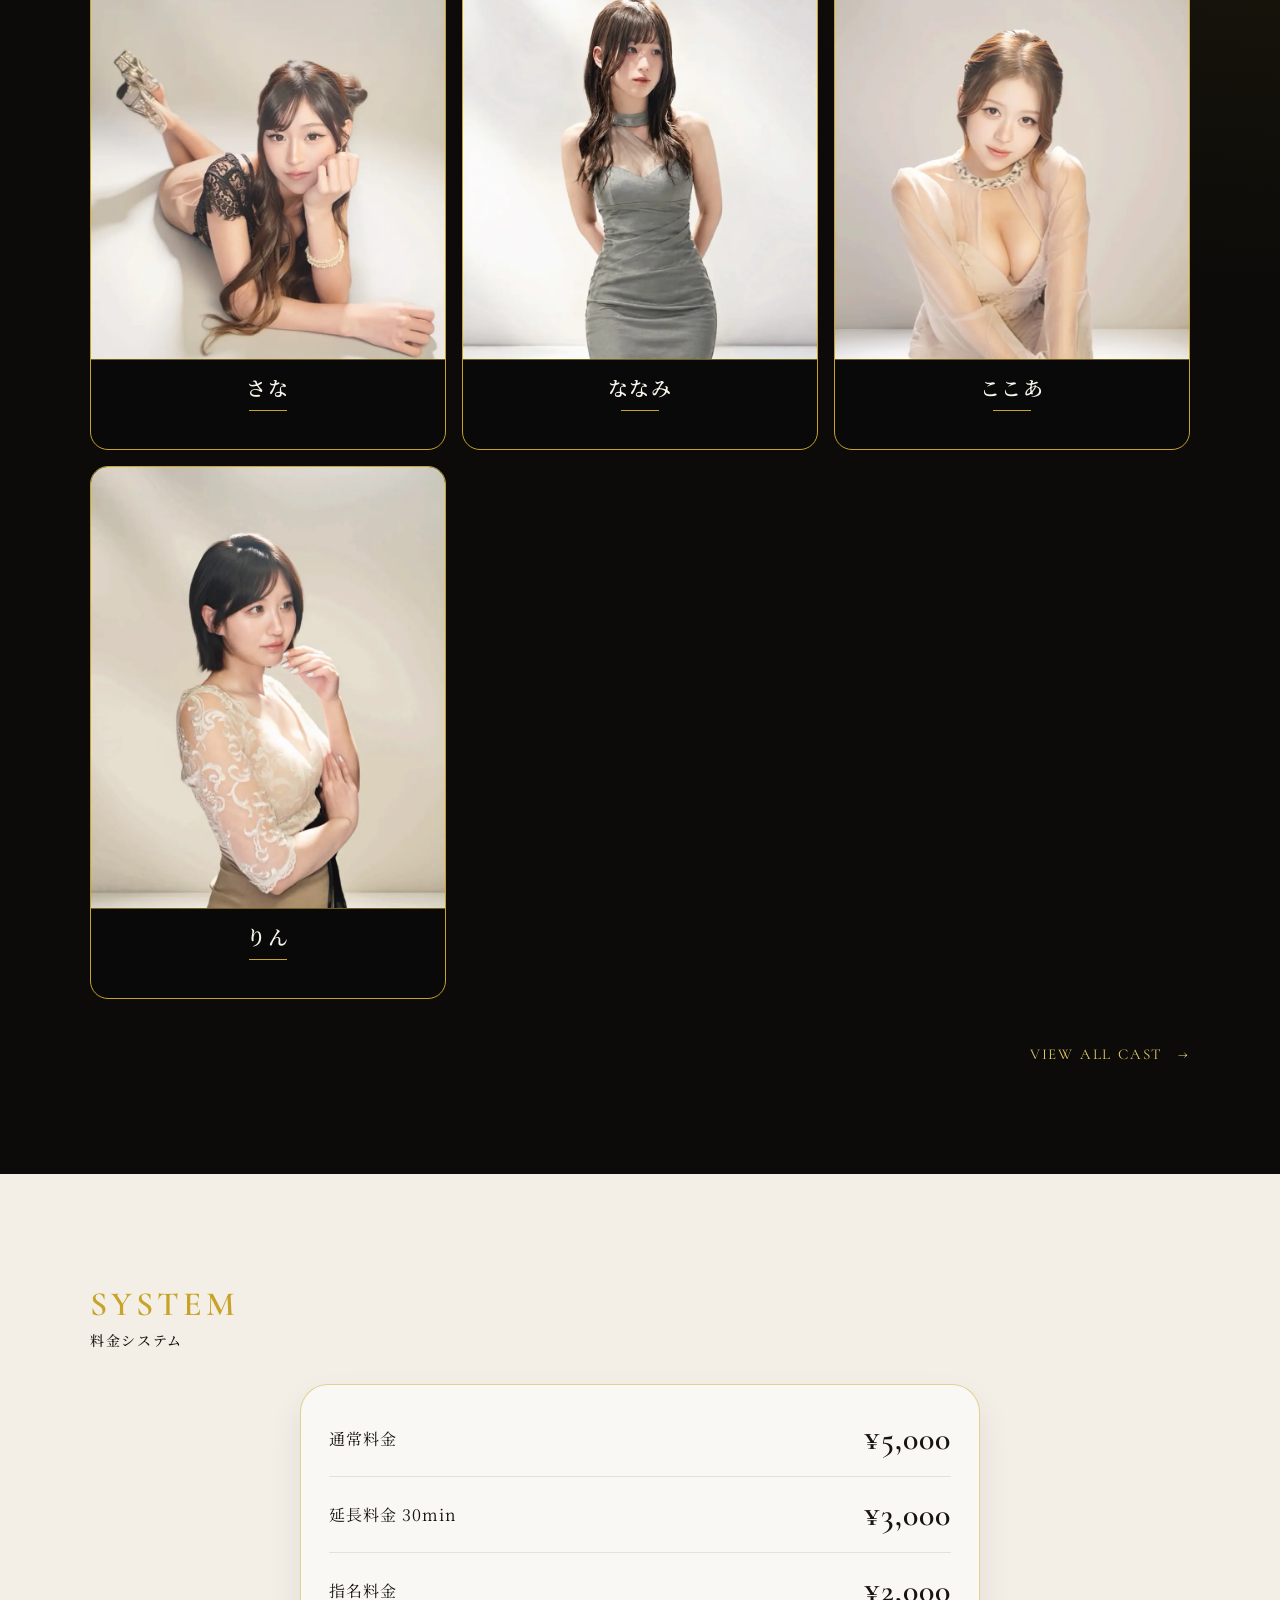
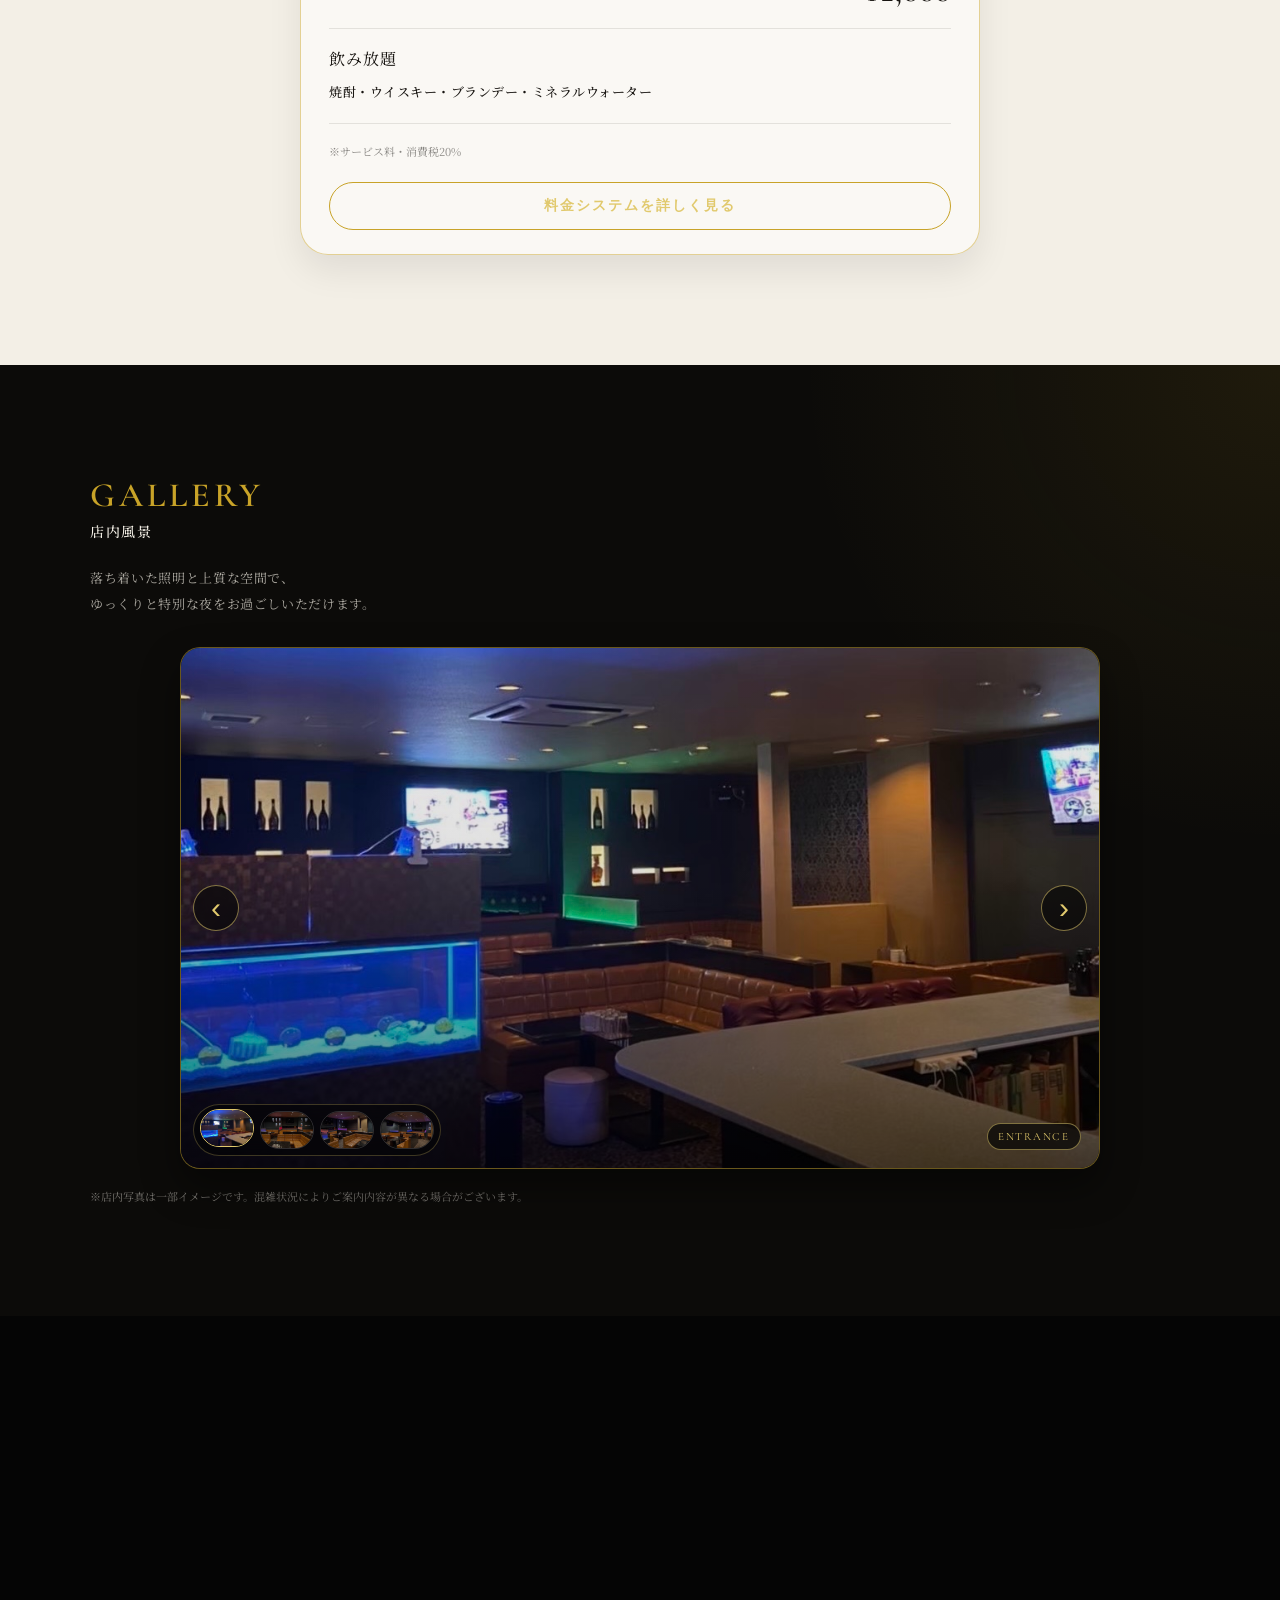
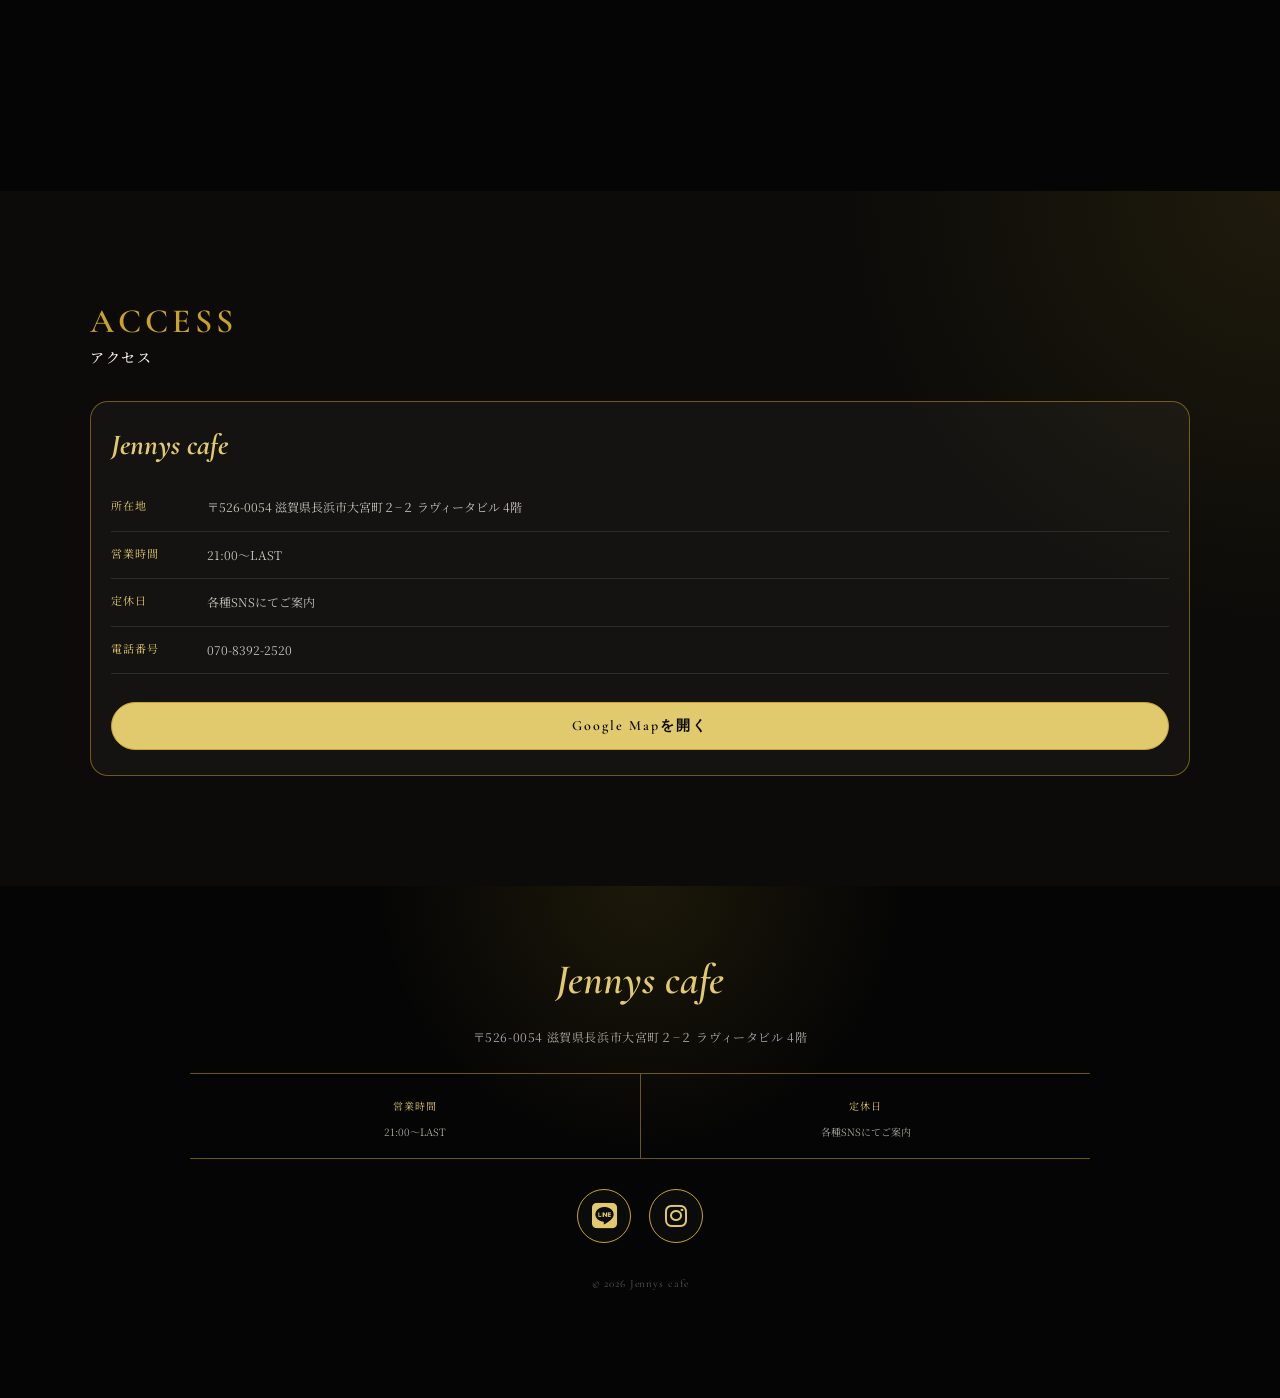
==== commit 930b9ff3: "Fix LINE contact links and cabaret branding Repair the homepage footer LINE URL, replace lounge word" ====
--- a/index.html
+++ b/index.html
@@ -90,7 +90,7 @@
       <div class="hero__shade"></div>
 
       <div class="hero__content">
-        <p class="hero__eyebrow">NAGAHAMA NIGHT LOUNGE</p>
+        <p class="hero__eyebrow">NAGAHAMA CABARET CLUB</p>
 
         <h1 class="hero__title">Jennys cafe</h1>
 
@@ -263,8 +263,8 @@
             </figure>
 
             <figure class="gallery-slide">
-              <img src="assets/common/background.JPG" alt="Jennys cafeのメインラウンジ">
-              <figcaption>MAIN LOUNGE</figcaption>
+              <img src="assets/common/background.JPG" alt="Jennys cafeのメインフロア">
+              <figcaption>MAIN FLOOR</figcaption>
             </figure>
 
             <figure class="gallery-slide">
@@ -291,7 +291,7 @@
               <img src="assets/common/entrance.JPG" alt="">
             </button>
 
-            <button class="gallery-thumb" type="button" data-gallery-thumb="1" aria-label="メインラウンジの写真を見る">
+            <button class="gallery-thumb" type="button" data-gallery-thumb="1" aria-label="メインフロアの写真を見る">
               <img src="assets/common/background.JPG" alt="">
             </button>
 
@@ -397,7 +397,7 @@
     </div>
 
     <div class="footer-social">
-      <a class="footer-social-link" href="https://lin.ee/w4NzYLd target="_blank" rel="noopener noreferrer"
+      <a class="footer-social-link" href="https://lin.ee/w4NzYLd" target="_blank" rel="noopener noreferrer"
         aria-label="LINEで友だち追加">
         <i class="fa-brands fa-line" aria-hidden="true"></i>
       </a>
@@ -423,4 +423,4 @@
   </div>
 </body>
 
-</html>+</html>
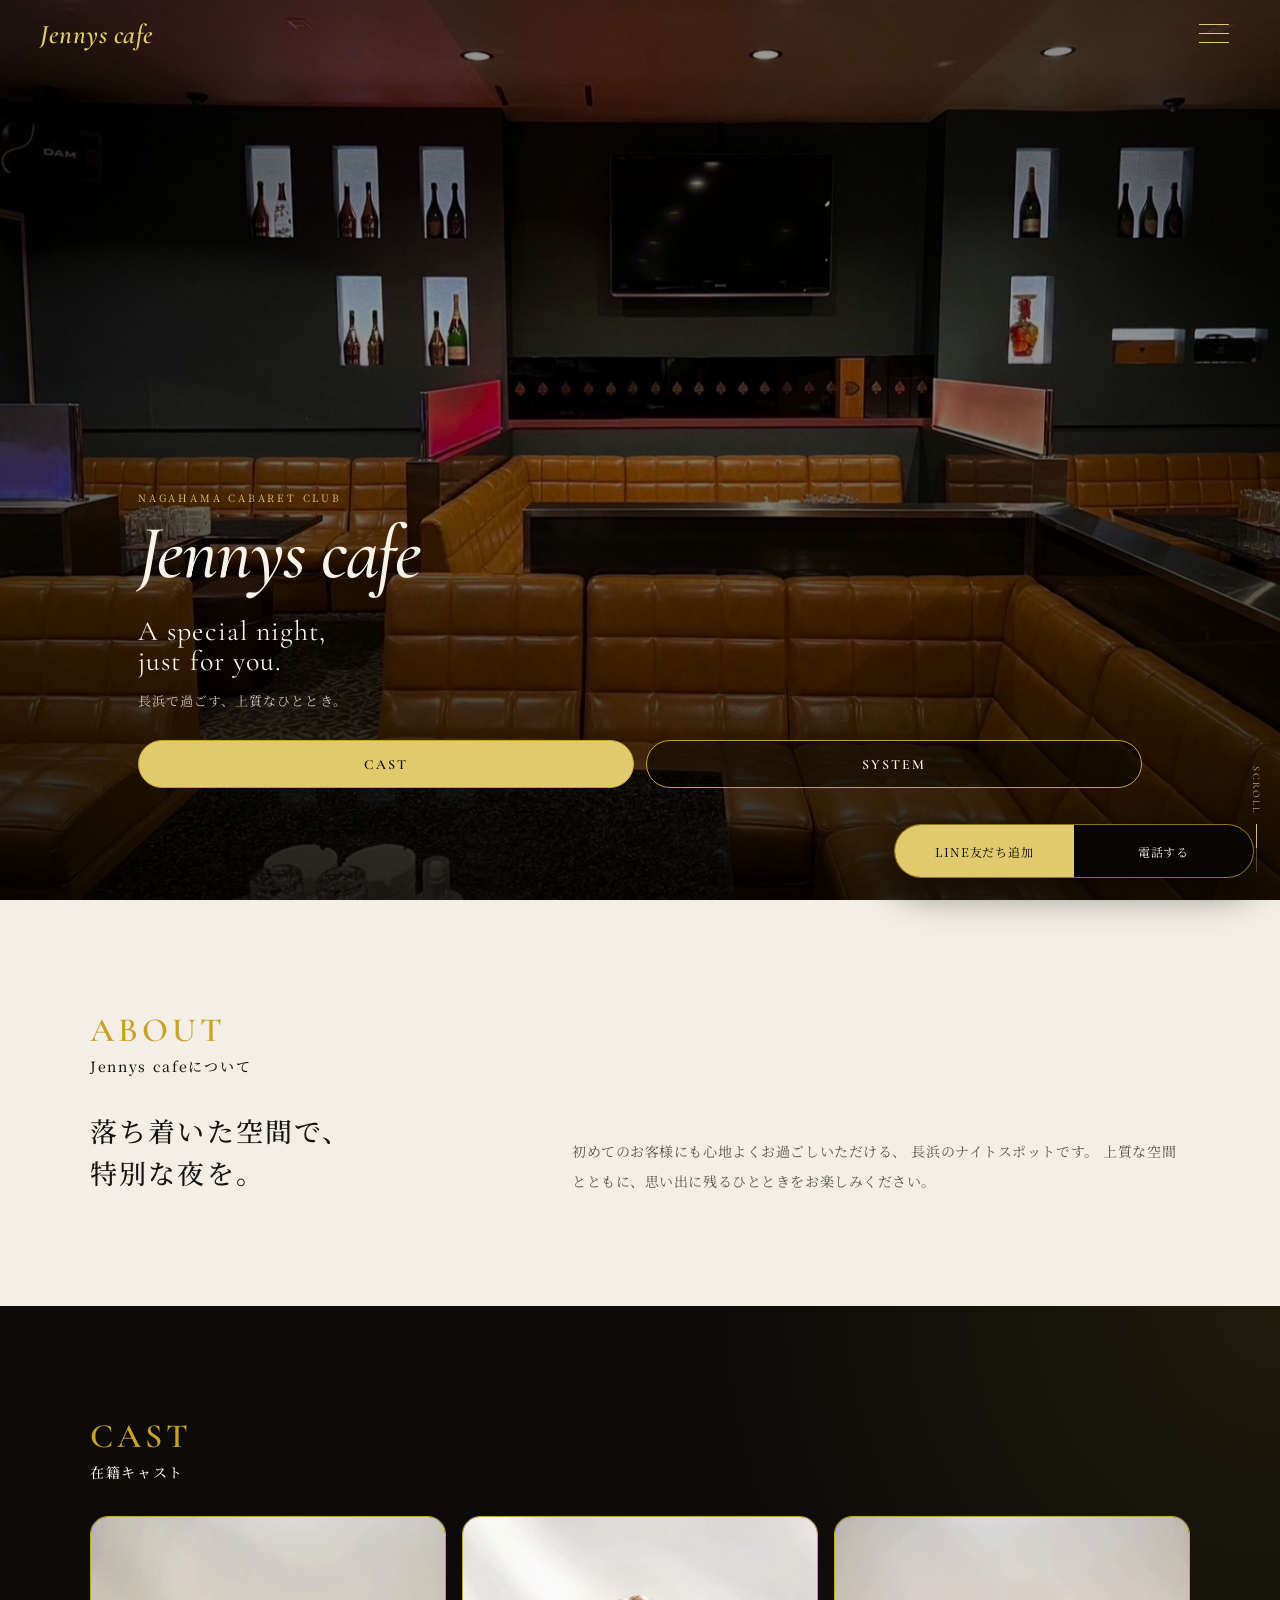
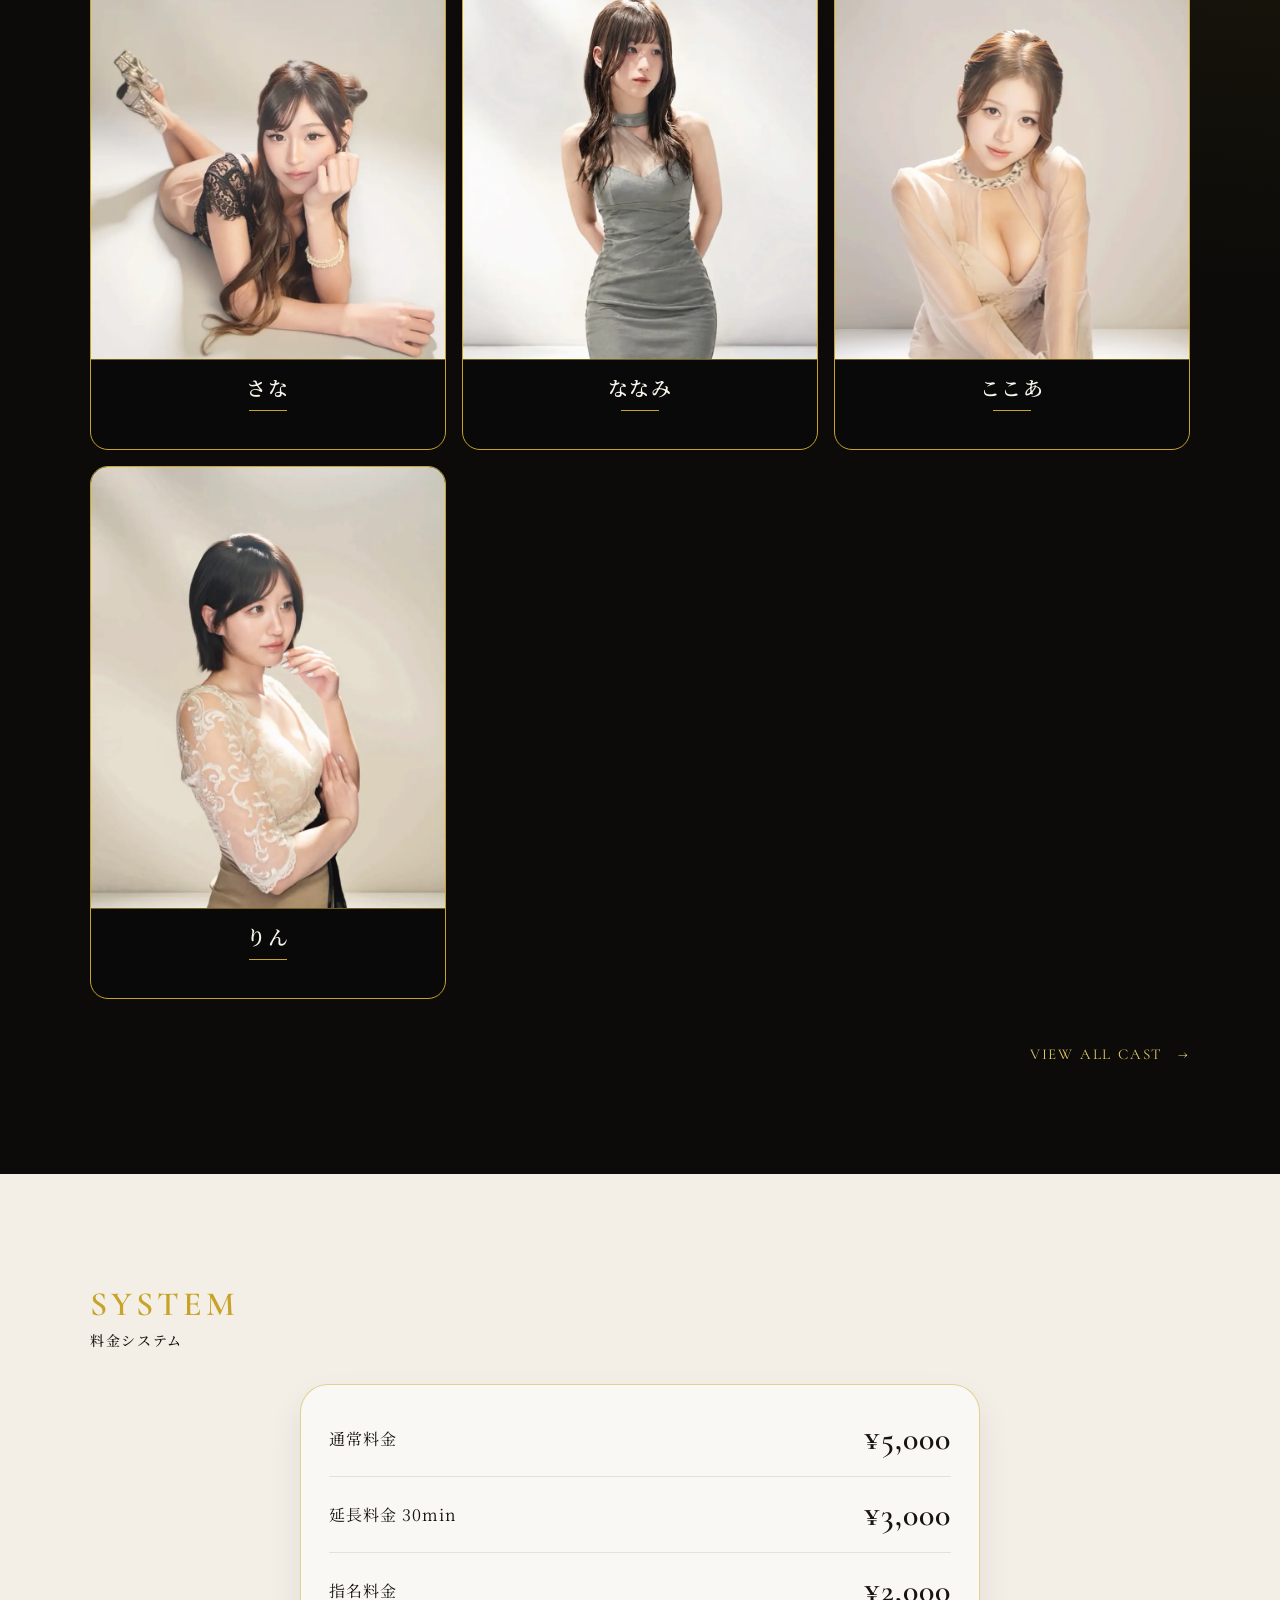
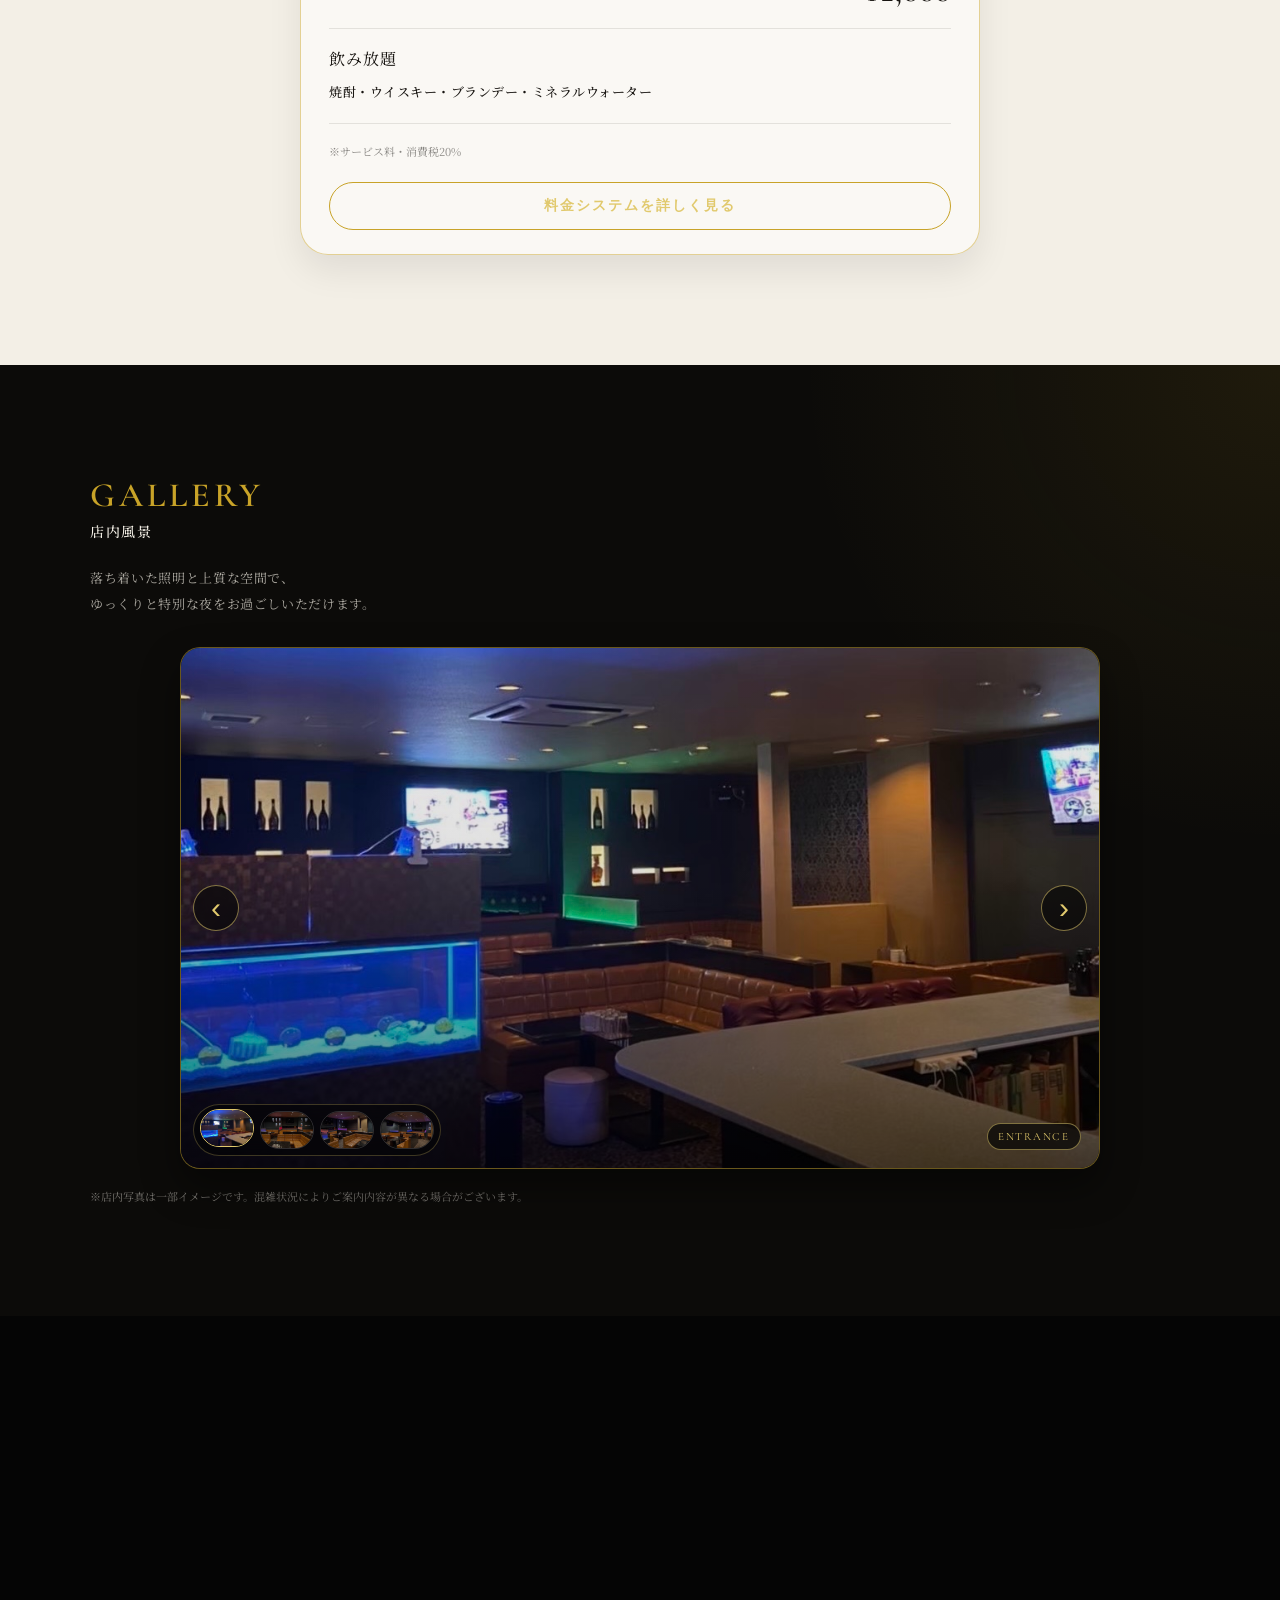
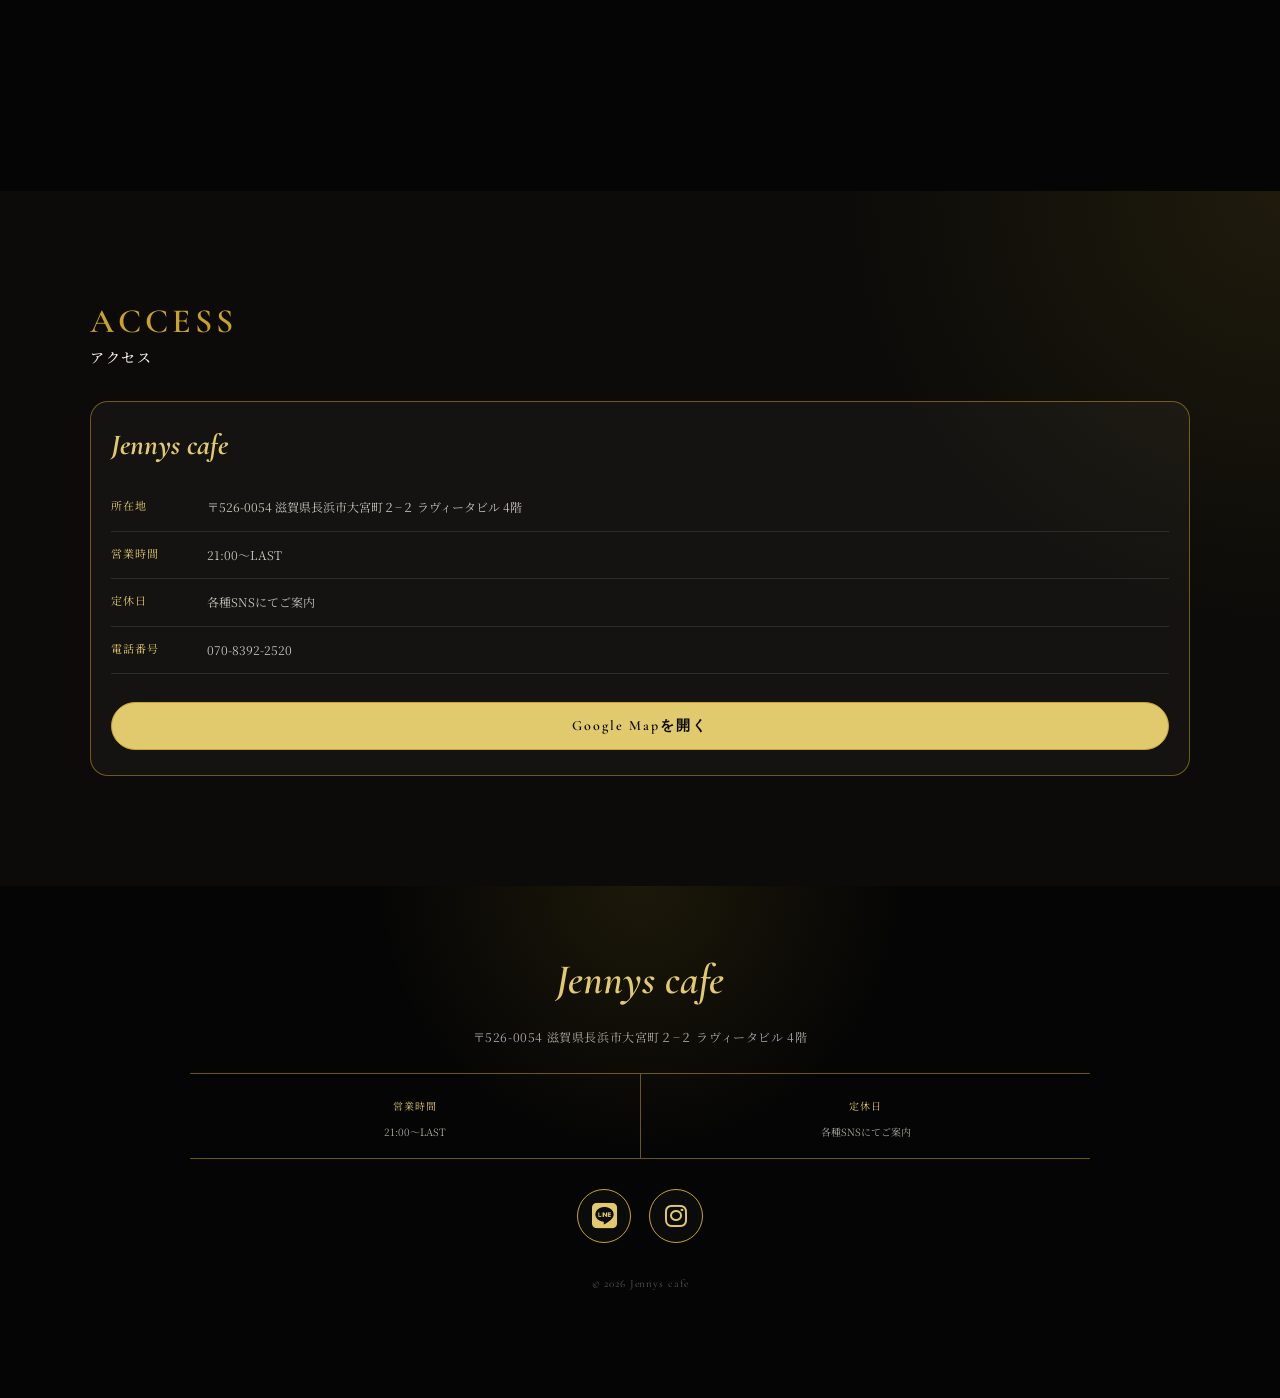
==== commit bea2e2e3: "InstagramDM" ====
--- a/index.html
+++ b/index.html
@@ -62,7 +62,7 @@
 
       <ul class="global-nav__list">
         <li><a href="#about">ABOUT</a></li>
-        <li><a href="#cast">CAST</a></li>
+        <li><a href="cast2/index.html">CAST</a></li>
         <li><a href="#system">SYSTEM</a></li>
         <li><a href="#gallery">GALLERY</a></li>
         <li><a href="#news">NEWS</a></li>
@@ -414,7 +414,7 @@
   <!-- スマホ下部固定導線 -->
   <div class="fixed-contact">
     <a class="fixed-contact__line" href="https://lin.ee/w4NzYLd" target="_blank" rel="noopener noreferrer">
-      LINEで確認
+      LINE友だち追加
     </a>
 
     <a class="fixed-contact__phone" href="tel:07083922520">
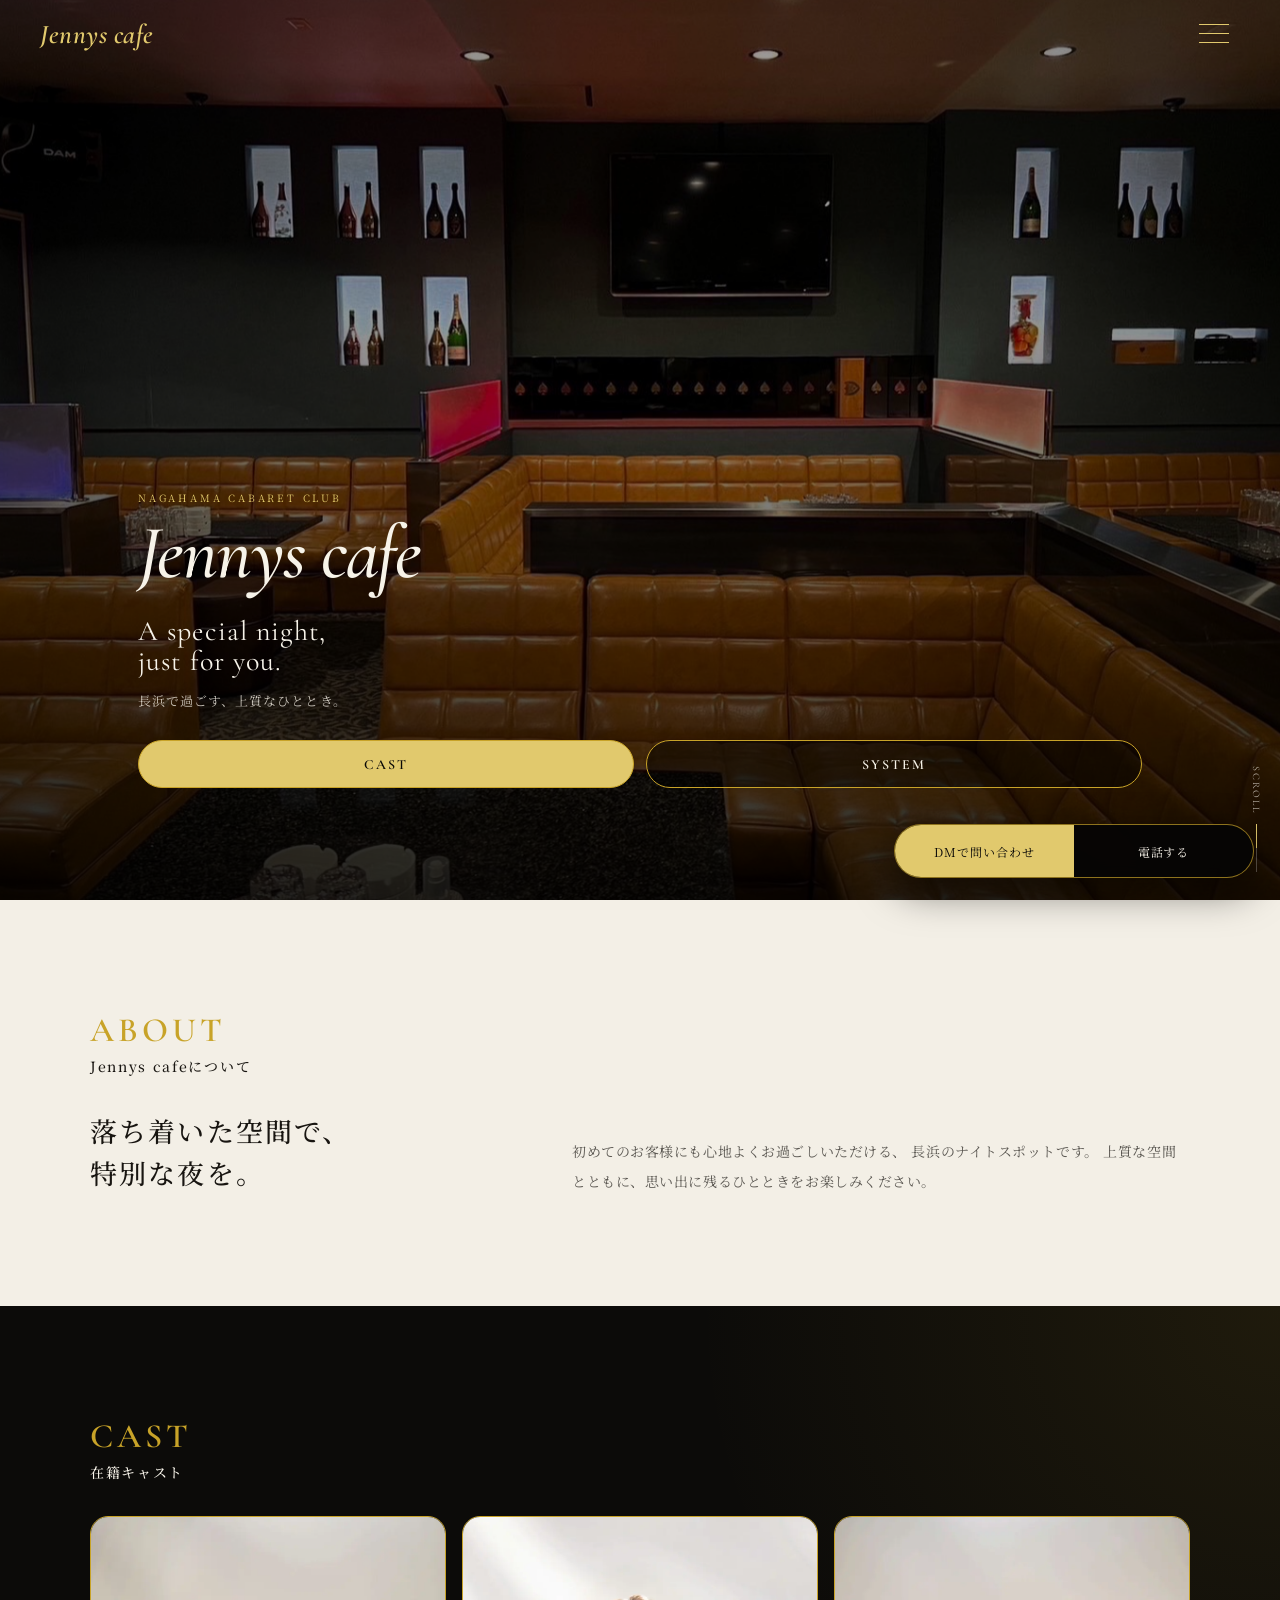
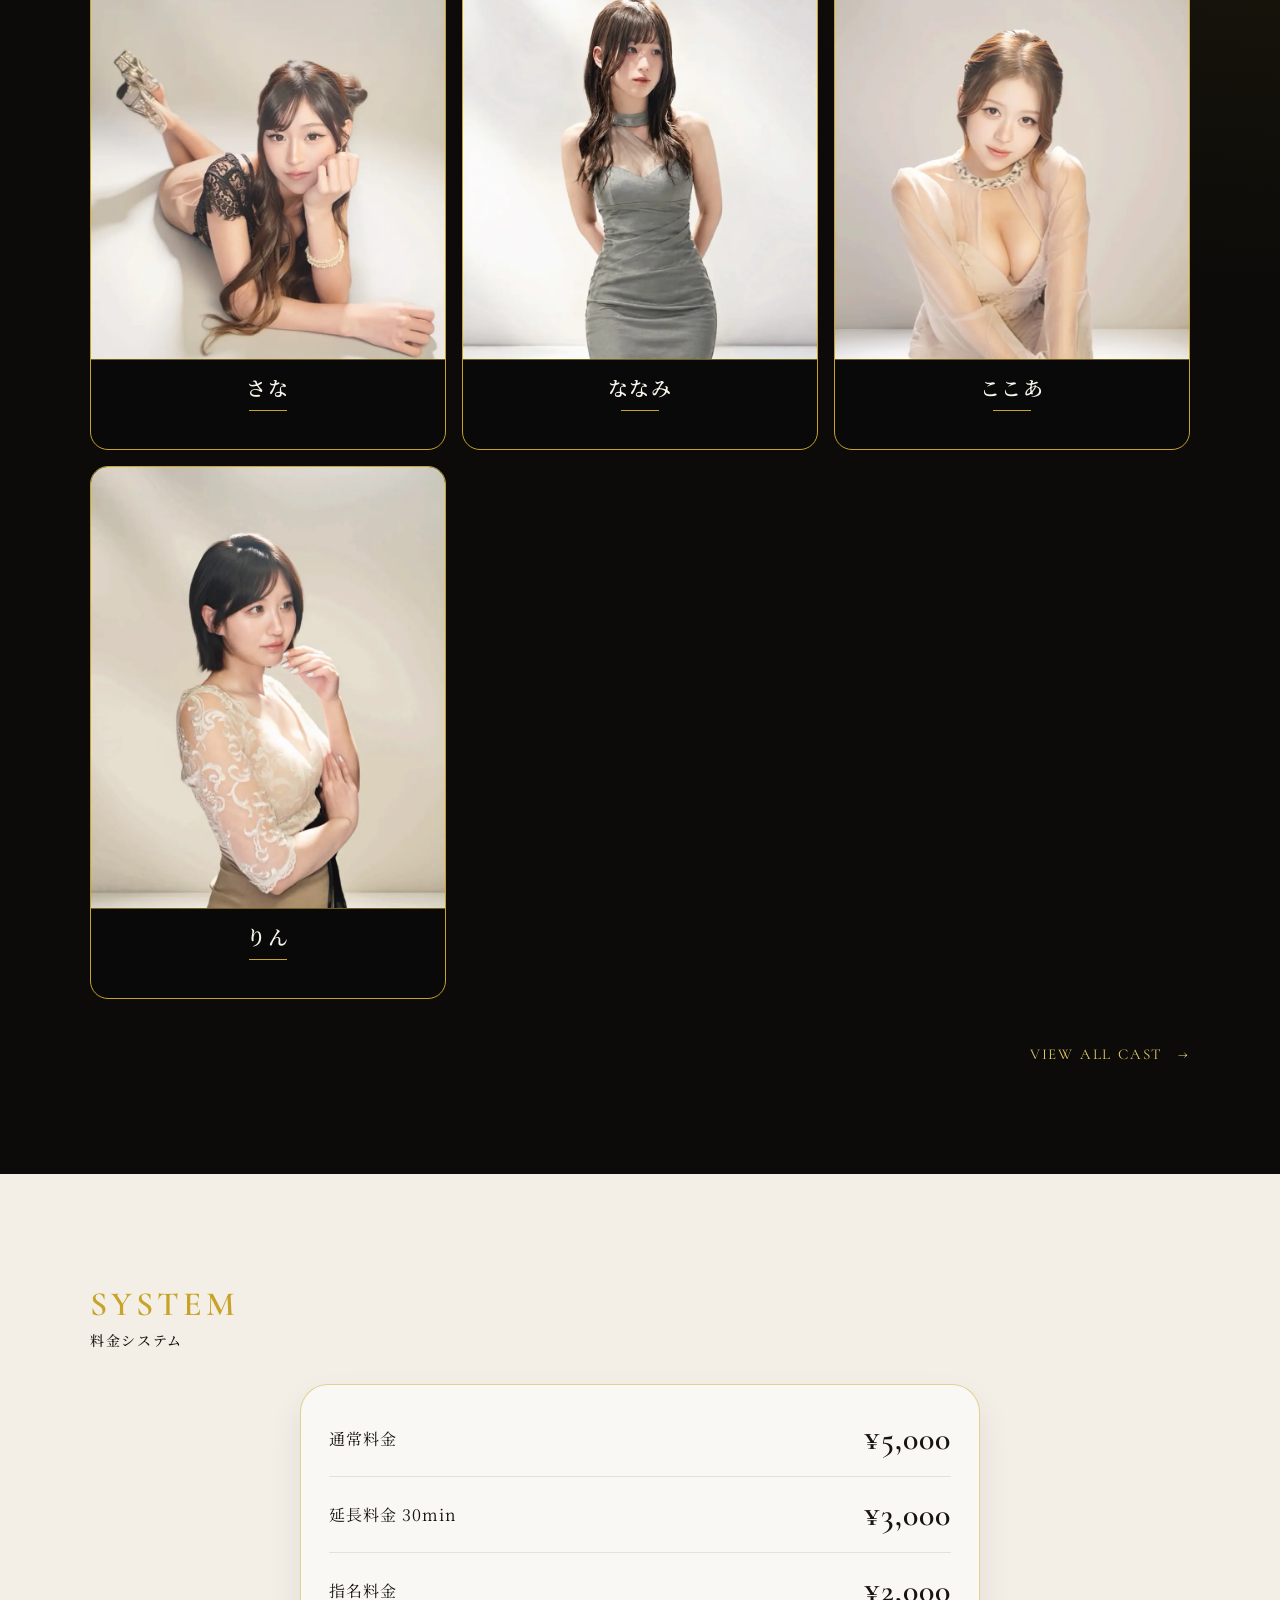
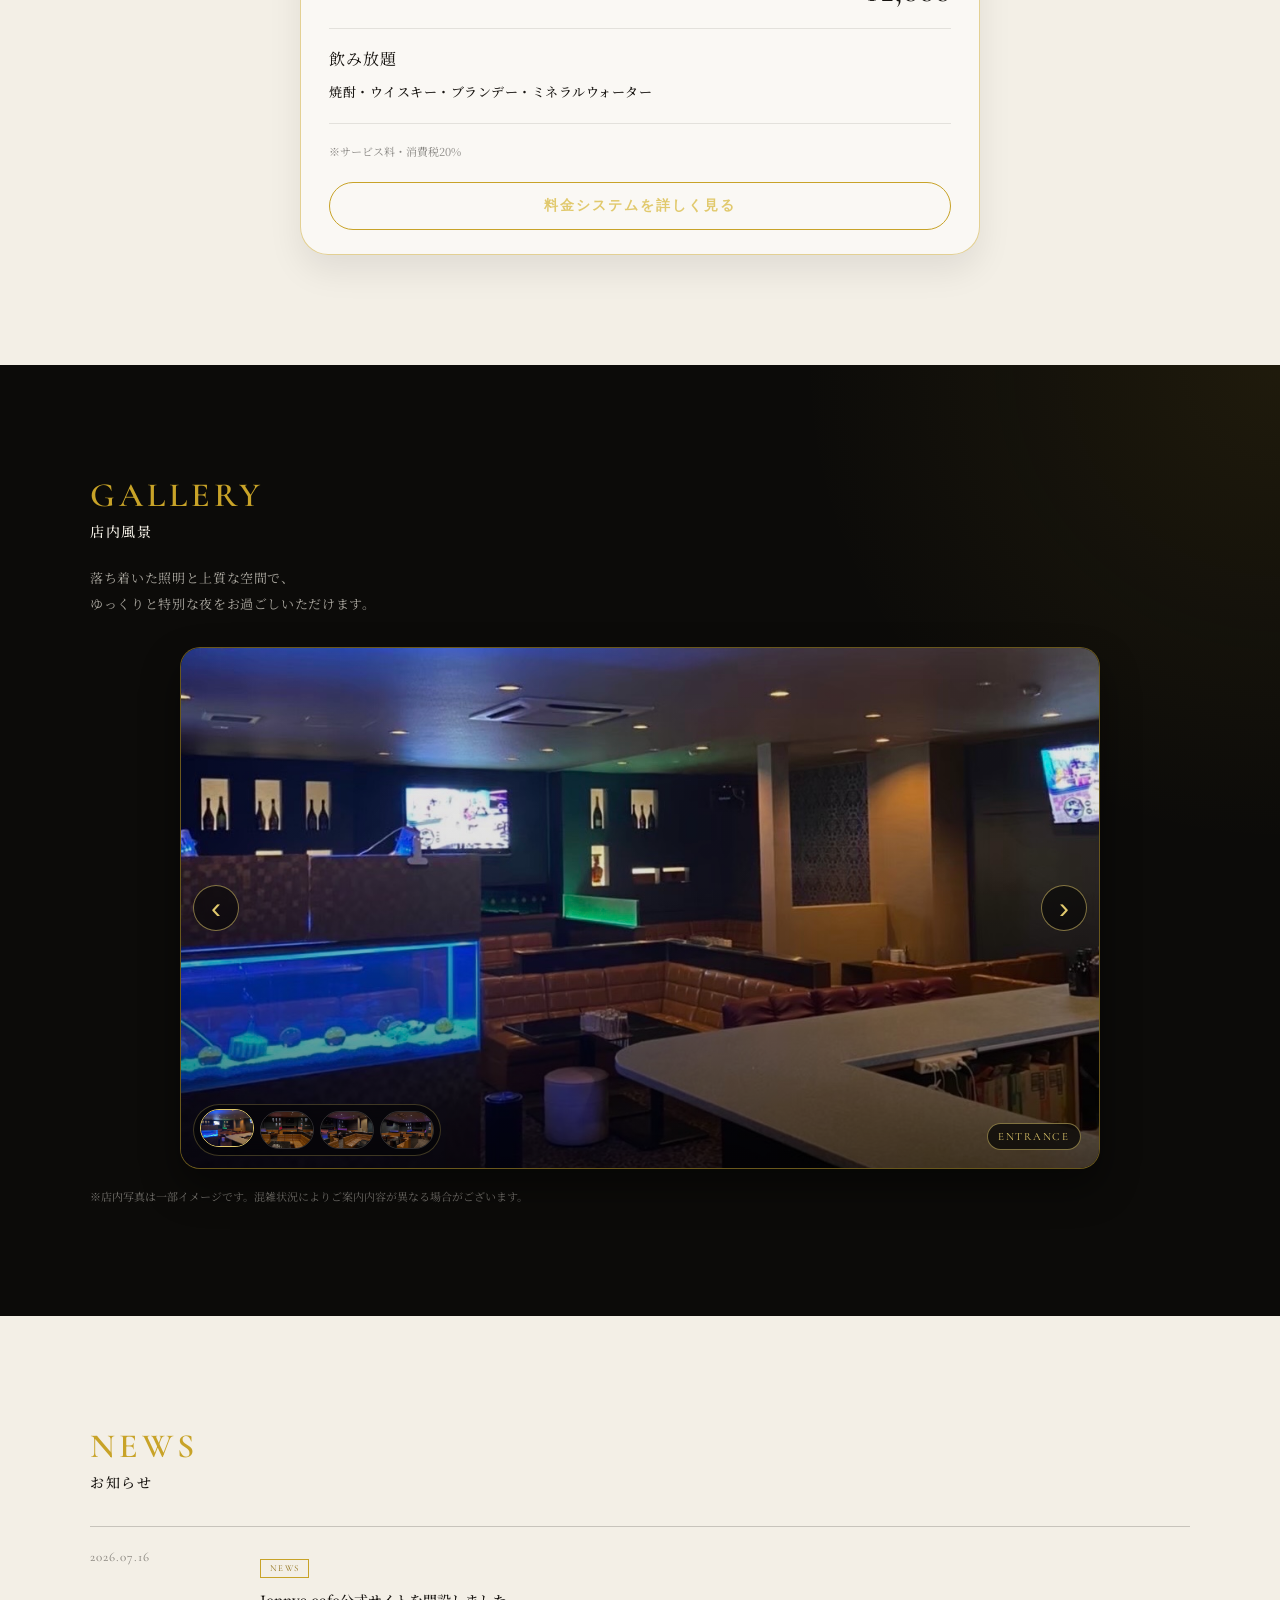
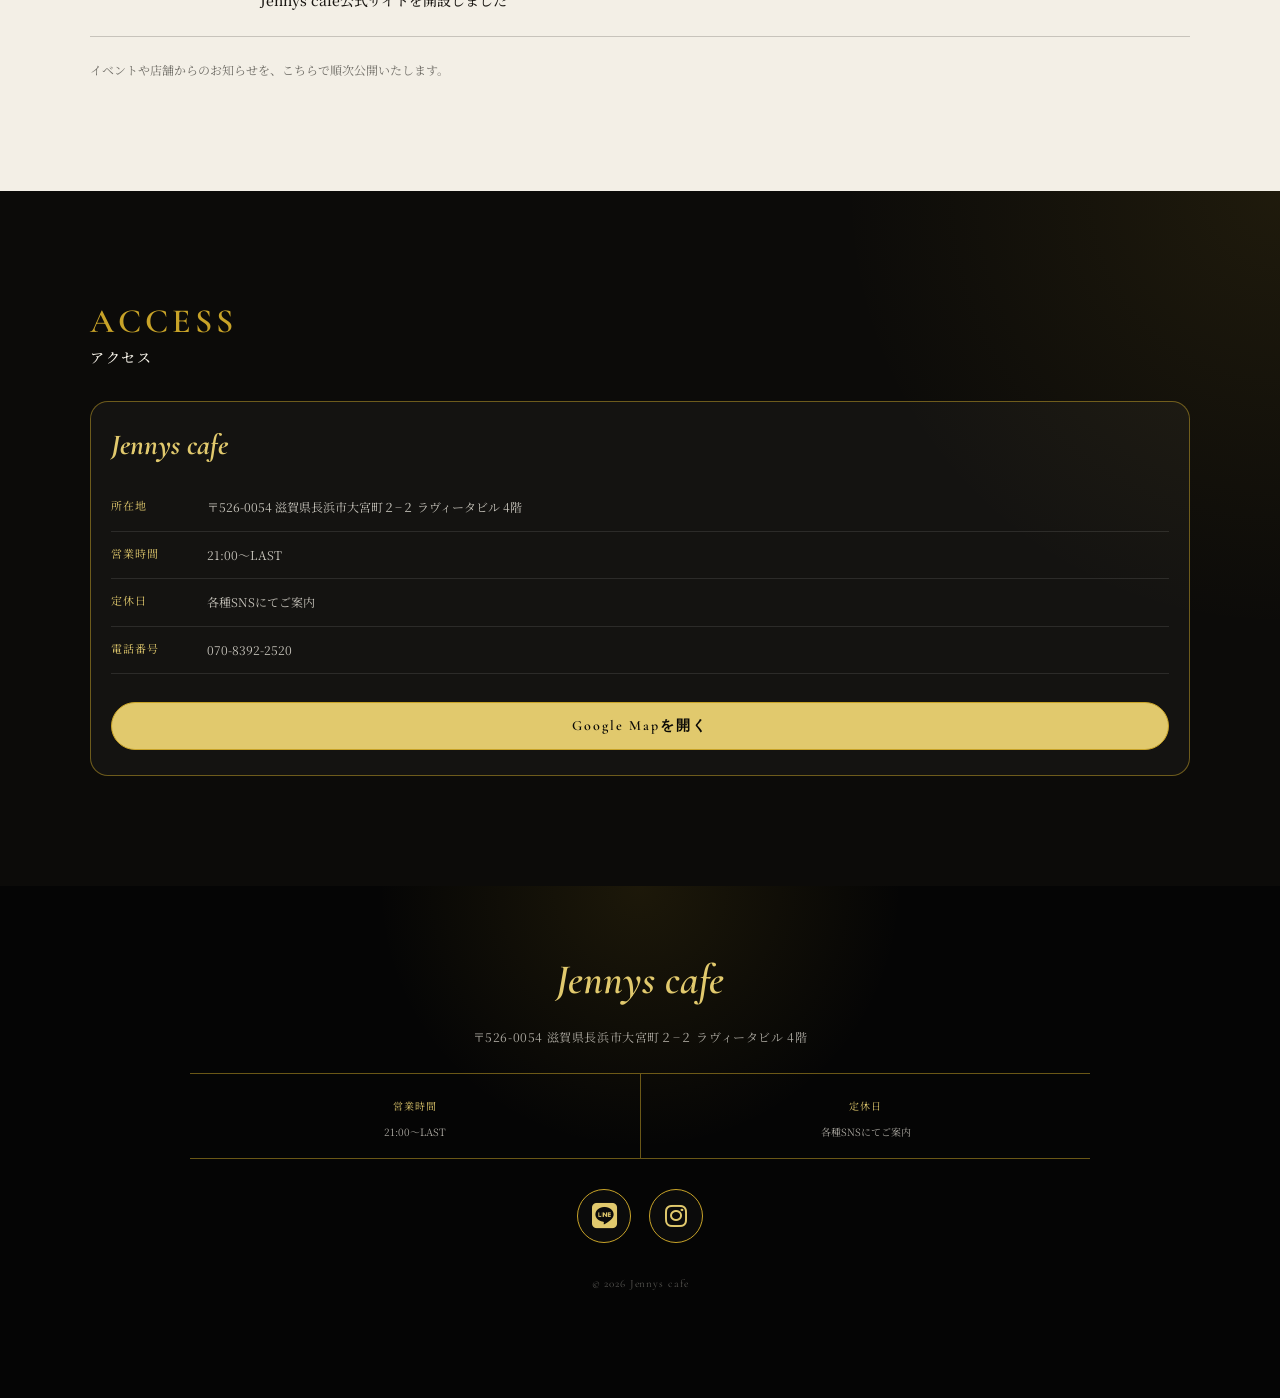
==== commit 17abdea4: "LINE to Instagram Btn" ====
--- a/index.html
+++ b/index.html
@@ -413,8 +413,9 @@
 
   <!-- スマホ下部固定導線 -->
   <div class="fixed-contact">
-    <a class="fixed-contact__line" href="https://lin.ee/w4NzYLd" target="_blank" rel="noopener noreferrer">
-      LINE友だち追加
+    <a class="fixed-contact__line" href="https://www.instagram.com/jennys__cafe/" target="_blank"
+      rel="noopener noreferrer">
+      DMで問い合わせ
     </a>
 
     <a class="fixed-contact__phone" href="tel:07083922520">
@@ -423,4 +424,4 @@
   </div>
 </body>
 
-</html>
+</html>
